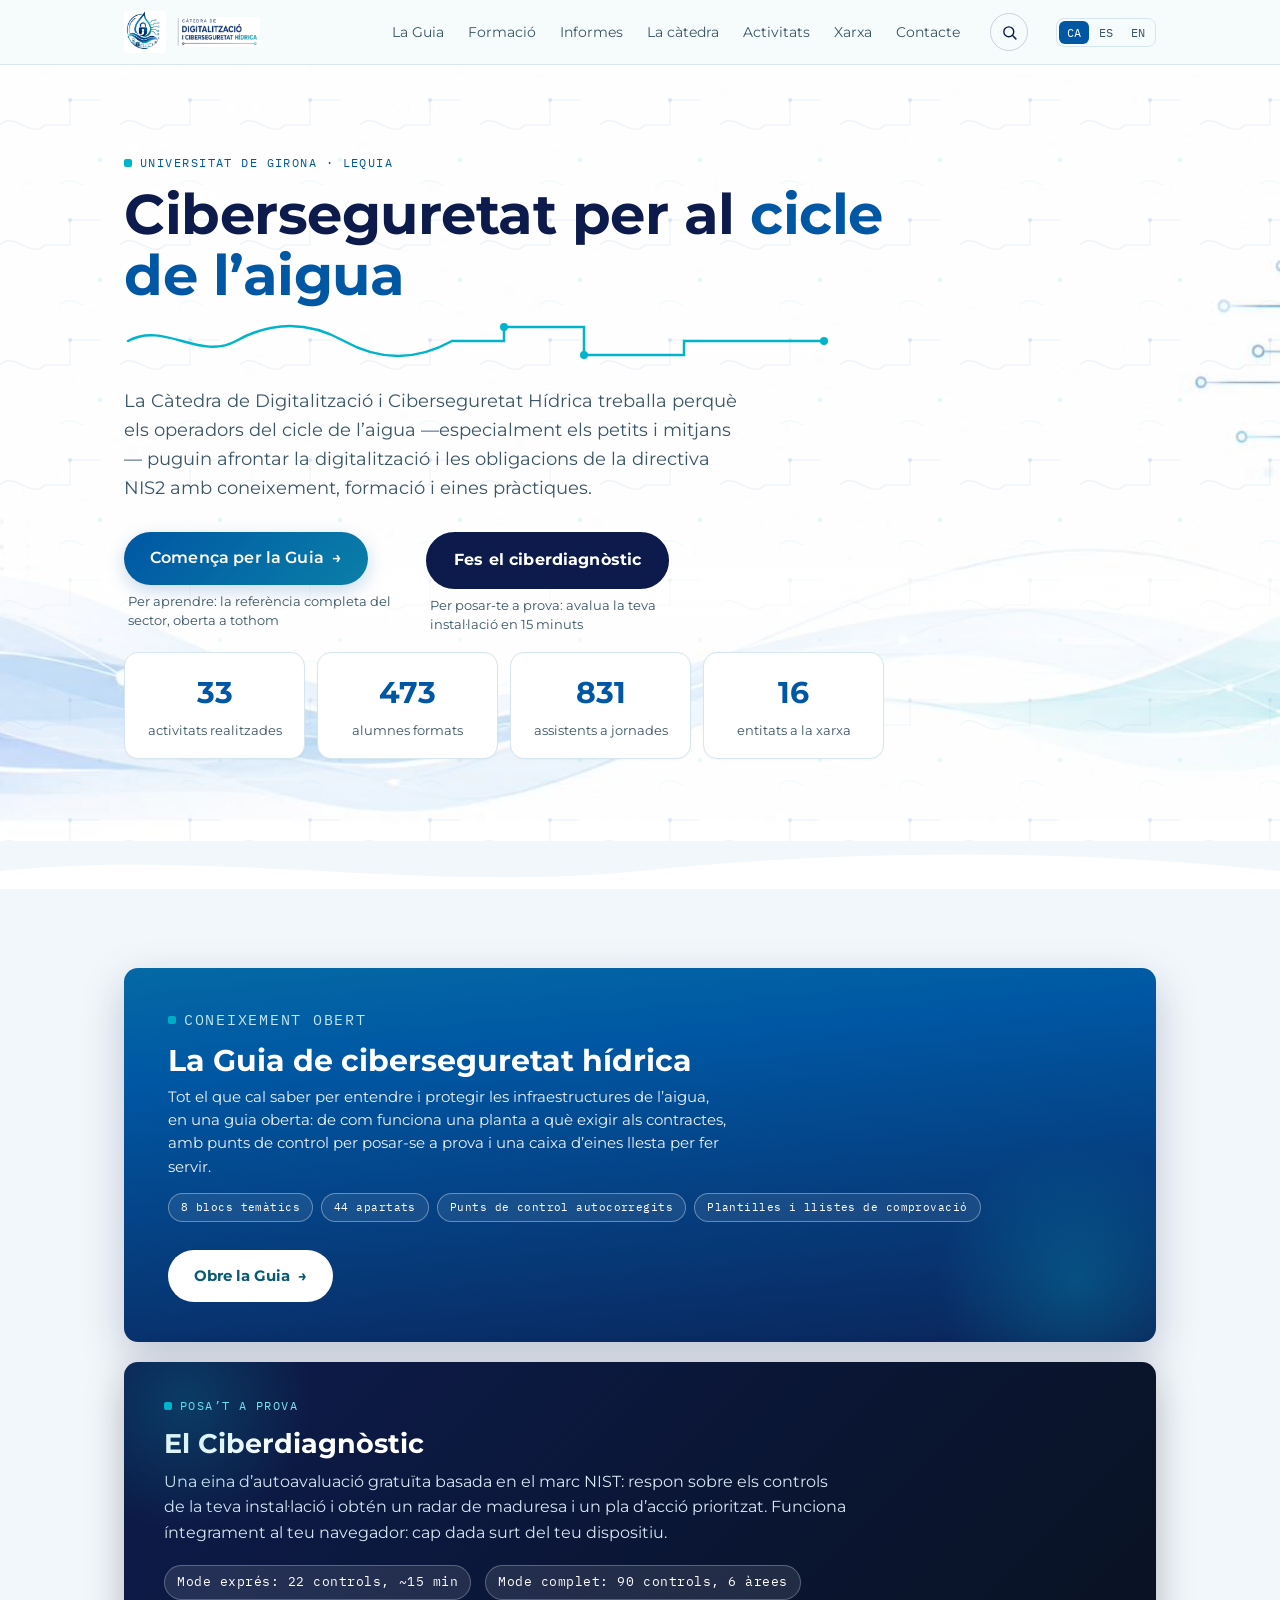
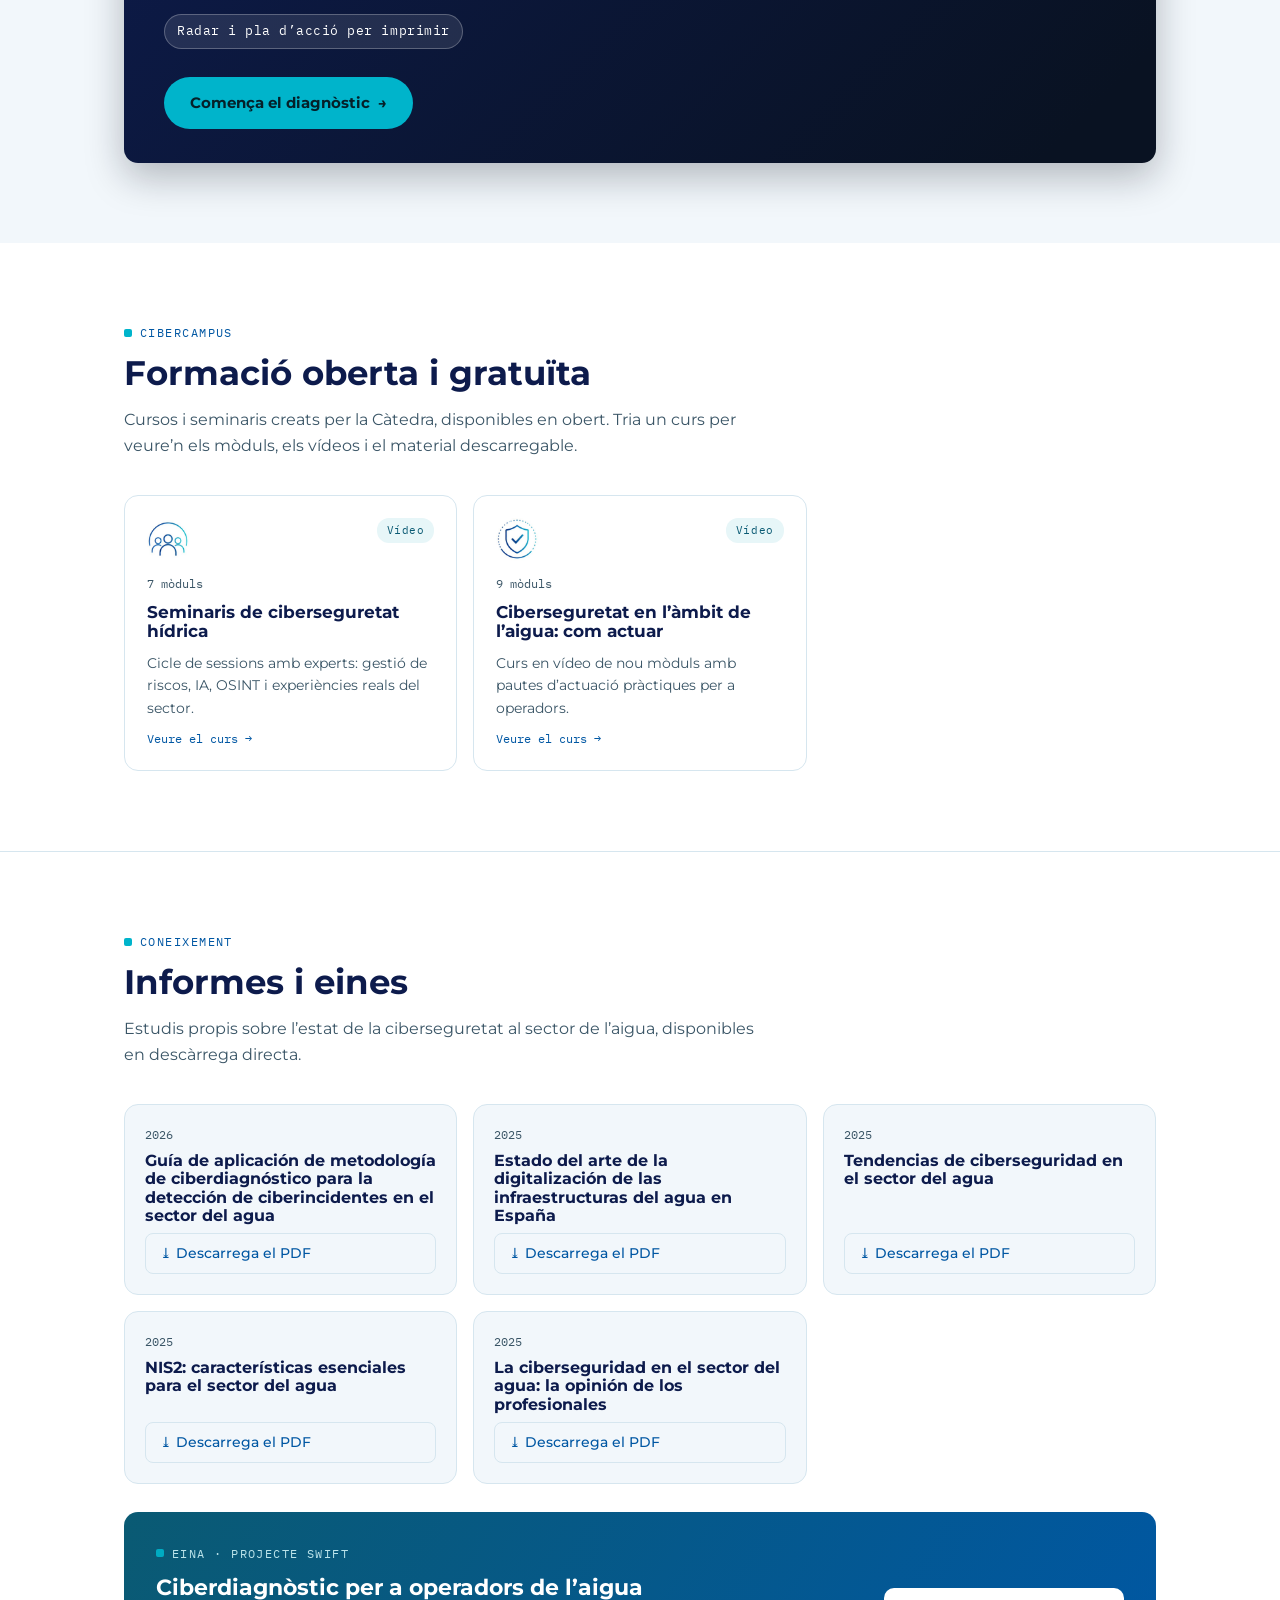
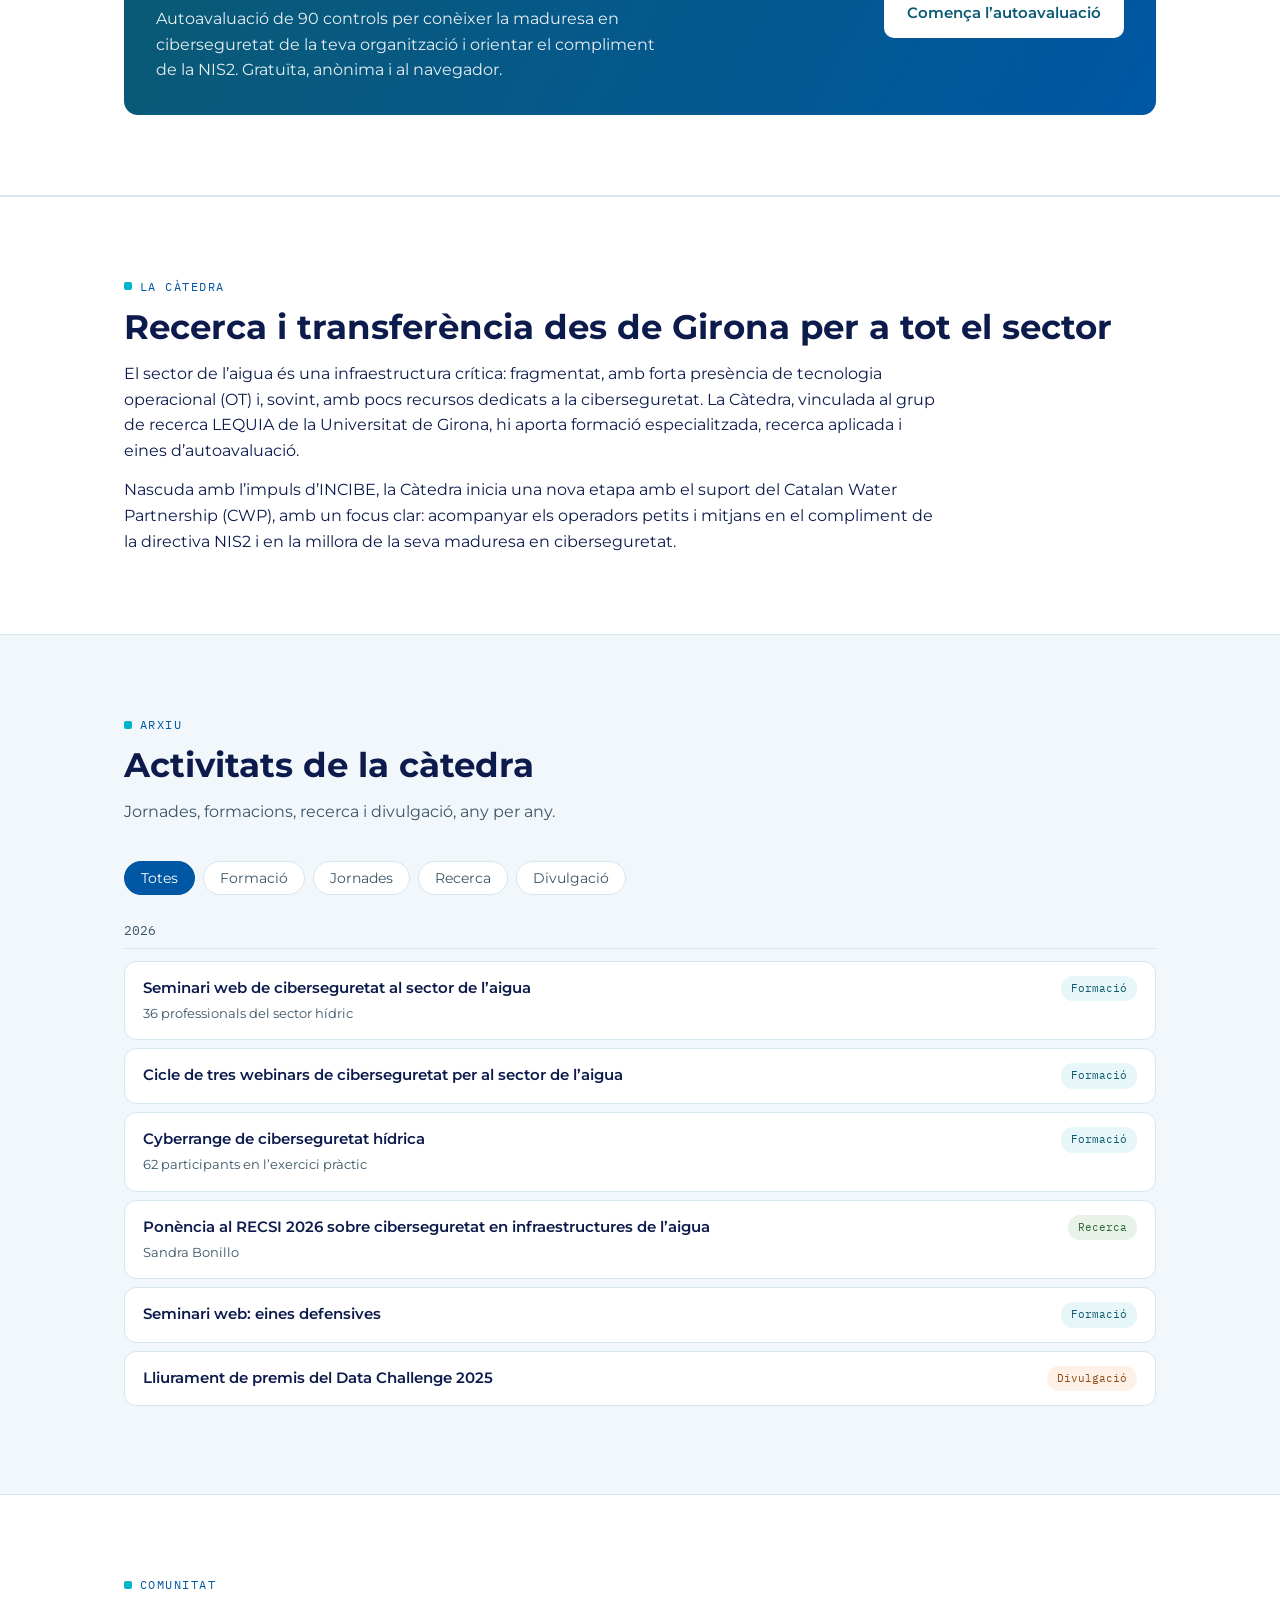
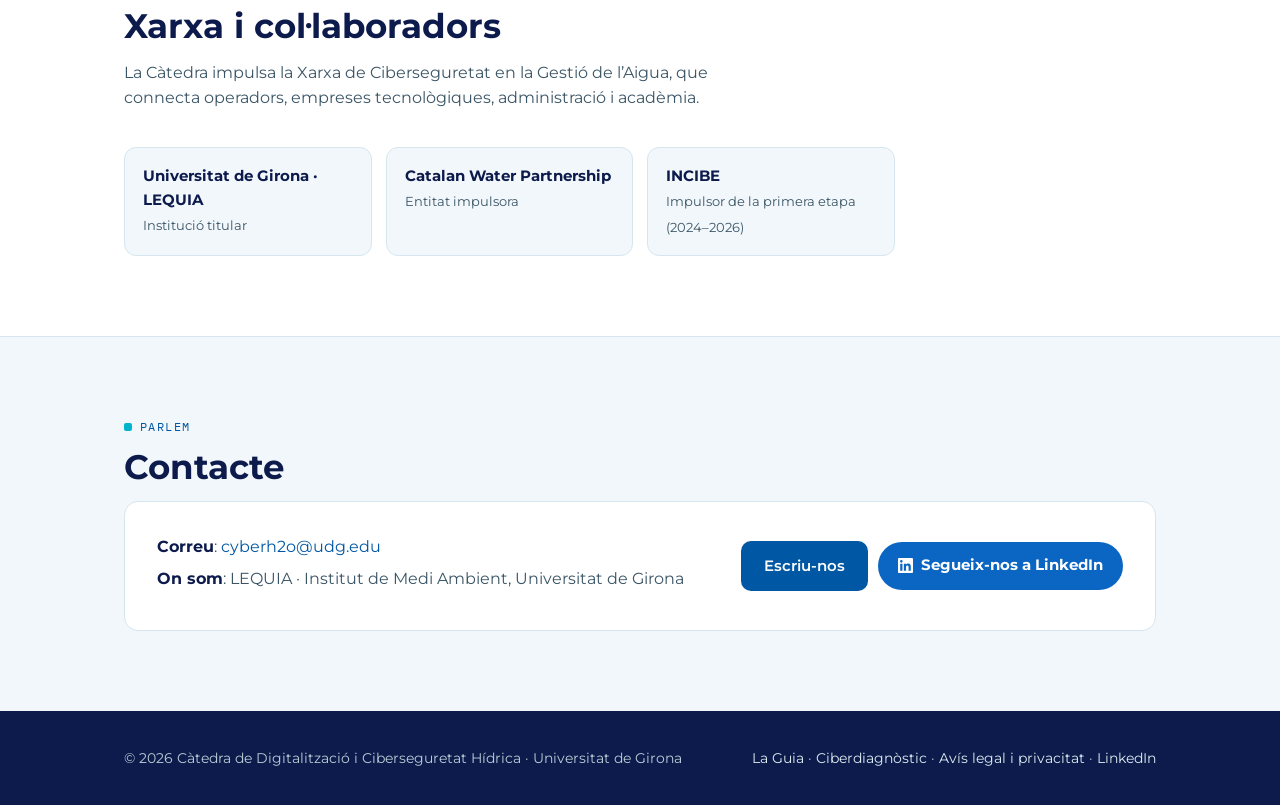
==== index.html @ 64cf6a55 "Add files via upload" ====
<!DOCTYPE html>
<html lang="ca">
<head>
<meta charset="UTF-8">
<meta name="viewport" content="width=device-width, initial-scale=1.0">
<title>CiberH2O — Càtedra de Digitalització i Ciberseguretat Hídrica · UdG</title>
<link rel="icon" type="image/png" href="favicon.png">
<meta name="description" content="Càtedra de Digitalització i Ciberseguretat Hídrica de la Universitat de Girona. Formació, recerca i recursos de ciberseguretat per al sector de l'aigua.">
<meta property="og:type" content="website">
<meta property="og:site_name" content="CiberH2O — Universitat de Girona">
<meta property="og:title" content="CiberH2O · Ciberseguretat per al cicle de l'aigua">
<meta property="og:description" content="Formació oberta, informes i eines de ciberseguretat per als operadors del sector de l'aigua. Càtedra de la Universitat de Girona.">
<meta property="og:url" content="https://cyberh2o.es/">
<meta property="og:image" content="https://cyberh2o.es/social.png"><!-- TODO: crear social.png (1200x630) amb el logo nou -->
<meta name="twitter:card" content="summary_large_image">
<link rel="preconnect" href="https://fonts.googleapis.com">
<link rel="preconnect" href="https://fonts.gstatic.com" crossorigin>
<link href="https://fonts.googleapis.com/css2?family=Montserrat:wght@400;500;600;700;800&family=IBM+Plex+Mono:wght@400;500&display=swap" rel="stylesheet">
<link rel="stylesheet" href="estil.css">
</head>
<body>

<nav>
  <div class="contenidor nav-inner">
    <a href="#inici" class="marca"><img src="logo.png" alt="" class="logo-img"><img src="logo-text.png" alt="Càtedra de Digitalització i Ciberseguretat Hídrica" class="logo-text-img"></a>
    <button id="menu-btn" aria-label="Menú" aria-expanded="false">☰</button>
    <div class="nav-links" id="nav-links">
      <a href="guia.html" data-i18n="nav.guia">La Guia</a>
      <a href="#formacio" data-i18n="nav.formacio">Formació</a>
      <a href="#informes" data-i18n="nav.informes">Informes</a>
      <a href="#sobre" data-i18n="nav.sobre">La càtedra</a>
      <a href="#activitats" data-i18n="nav.activitats">Activitats</a>
      <a href="#xarxa" data-i18n="nav.xarxa">Xarxa</a>
      <a href="#contacte" data-i18n="nav.contacte">Contacte</a>
    </div>
    <button id="cerca-btn" class="cerca-btn" aria-label="Cerca" title="Cerca (Ctrl+K)"><svg width="17" height="17" viewBox="0 0 24 24" fill="none"><circle cx="11" cy="11" r="7" stroke="currentColor" stroke-width="2"/><path d="M21 21l-4.3-4.3" stroke="currentColor" stroke-width="2" stroke-linecap="round"/></svg></button>
    <div class="langs" role="group" aria-label="Idioma">
      <button data-lang="ca" class="actiu">CA</button>
      <button data-lang="es">ES</button>
      <button data-lang="en">EN</button>
    </div>
  </div>
</nav>

<header id="inici">
  <svg class="patró" aria-hidden="true">
    <defs>
      <pattern id="trama" width="120" height="120" patternUnits="userSpaceOnUse">
        <path d="M0 60 C 15 45, 30 75, 45 60 L 70 60 L 70 35 L 100 35" fill="none" stroke="#0057A3" stroke-width="1.2" opacity=".07"/>
        <circle cx="70" cy="35" r="2.2" fill="#0057A3" opacity=".10"/>
        <circle cx="100" cy="95" r="2.2" fill="#00B4CB" opacity=".10"/>
        <path d="M60 120 C 75 105, 90 135, 105 120" fill="none" stroke="#00B4CB" stroke-width="1.2" opacity=".06"/>
      </pattern>
      <linearGradient id="esvaeix" x1="0" y1="0" x2="0" y2="1">
        <stop offset="0" stop-color="#fff" stop-opacity="1"/>
        <stop offset="1" stop-color="#fff" stop-opacity="0"/>
      </linearGradient>
    </defs>
    <rect width="100%" height="100%" fill="url(#trama)"/>
    <rect width="100%" height="35%" y="65%" fill="url(#esvaeix)" transform="scale(1,-1) translate(0,-100%)" opacity=".6"/>
  </svg>
  <div class="contenidor">
    <p class="eyebrow" data-i18n="hero.eyebrow">Universitat de Girona · LEQUIA</p>
    <h1><span data-i18n="hero.t1">Ciberseguretat per al</span> <span class="aqua" data-i18n="hero.t2">cicle de l'aigua</span></h1>
    <svg class="flux" viewBox="0 0 760 56" aria-hidden="true" preserveAspectRatio="xMinYMid meet">
      <path class="traça" d="M4 28 C 40 8, 76 48, 112 28 S 184 8, 220 28 S 292 48, 328 28 L 380 28 L 380 14 L 460 14 L 460 42 L 560 42 L 560 28 L 700 28"/>
      <circle cx="380" cy="14" r="4"/><circle cx="460" cy="42" r="4"/><circle cx="700" cy="28" r="4"/>
    </svg>
    <p class="hero-sub" data-i18n="hero.sub">La Càtedra de Digitalització i Ciberseguretat Hídrica treballa perquè els operadors del cicle de l'aigua —especialment els petits i mitjans— puguin afrontar la digitalització i les obligacions de la directiva NIS2 amb coneixement, formació i eines pràctiques.</p>
    <div class="cta-fila">
      <div class="cta-item">
        <a class="boto ple" href="guia.html" data-i18n="hero.cta1">Comença per la Guia</a>
        <span class="cta-nota" data-i18n="hero.cap1">Per aprendre: la referència completa del sector, oberta a tothom</span>
      </div>
      <div class="cta-item">
        <a class="boto buit" href="ciberdiagnostic.html" data-i18n="hero.cta2">Fes el ciberdiagnòstic</a>
        <span class="cta-nota" data-i18n="hero.cap2">Per posar-te a prova: avalua la teva instal·lació en 15 minuts</span>
      </div>
    </div>
    <div class="xifres" id="xifres">
      <div class="xifra"><b data-final="33">0</b><span data-i18n="x.activitats">activitats realitzades</span></div>
      <div class="xifra"><b data-final="473">0</b><span data-i18n="x.alumnes">alumnes formats</span></div>
      <div class="xifra"><b data-final="831">0</b><span data-i18n="x.assistents">assistents a jornades</span></div>
      <div class="xifra"><b data-final="16">0</b><span data-i18n="x.entitats">entitats a la xarxa</span></div>
    </div>
  </div>
</header>

<svg class="ona-divisor" viewBox="0 0 1440 48" preserveAspectRatio="none" aria-hidden="true">
  <path d="M0 30 C 240 8, 480 52, 720 30 S 1200 8, 1440 30 L 1440 48 L 0 48 Z" fill="#FFFFFF"/>
</svg>

<section id="guia">
  <div class="contenidor">
    <div class="banda-guia">
      <div>
        <p class="eyebrow" style="color:#CFF3F7" data-i18n="guia.eyebrow">Coneixement obert</p>
        <h3 data-i18n="guia.titol">La Guia de ciberseguretat hídrica</h3>
        <p data-i18n="guia.p">Tot el que cal saber per entendre i protegir les infraestructures de l'aigua, en una guia oberta: de com funciona una planta a què exigir als contractes, amb punts de control per posar-se a prova i una caixa d'eines llesta per fer servir.</p>
        <div class="guia-chips">
          <span data-i18n="guia.c1">8 blocs temàtics</span>
          <span data-i18n="guia.c2">44 apartats</span>
          <span data-i18n="guia.c3">Punts de control autocorregits</span>
          <span data-i18n="guia.c4">Plantilles i llistes de comprovació</span>
        </div>
      </div>
      <a class="boto" href="guia.html" data-i18n="guia.cta">Obre la Guia</a>
    </div>

    <div class="banda-diag">
      <div>
        <p class="eyebrow" data-i18n="diag.eyebrow">Posa’t a prova</p>
        <h3 data-i18n="diag.titol">El Ciberdiagnòstic</h3>
        <p data-i18n="diag.p">Una eina d’autoavaluació gratuïta basada en el marc NIST: respon sobre els controls de la teva instal·lació i obtén un radar de maduresa i un pla d’acció prioritzat. Funciona íntegrament al teu navegador: cap dada surt del teu dispositiu.</p>
        <div class="guia-chips">
          <span data-i18n="diag.c1">Mode exprés: 22 controls, ~15 min</span>
          <span data-i18n="diag.c2">Mode complet: 90 controls, 6 àrees</span>
          <span data-i18n="diag.c3">Radar i pla d’acció per imprimir</span>
        </div>
      </div>
      <a class="boto" href="ciberdiagnostic.html" data-i18n="diag.cta">Comença el diagnòstic</a>
    </div>
  </div>
</section>

<section id="formacio">
  <div class="contenidor">
    <p class="eyebrow" data-i18n="form.eyebrow">CiberCampus</p>
    <h2 data-i18n="form.titol">Formació oberta i gratuïta</h2>
    <p class="intro" data-i18n="form.intro">Cursos i seminaris creats per la Càtedra, disponibles en obert. Tria un curs per veure'n els mòduls, els vídeos i el material descarregable.</p>
    <div class="cursos-grid" id="cursos-video"></div>
  </div>
</section>

<section id="informes">
  <div class="contenidor">
    <p class="eyebrow" data-i18n="inf.eyebrow">Coneixement</p>
    <h2 data-i18n="inf.titol">Informes i eines</h2>
    <p class="intro" data-i18n="inf.intro">Estudis propis sobre l'estat de la ciberseguretat al sector de l'aigua, disponibles en descàrrega directa.</p>
    <div class="informes-grid" id="informes-grid"></div>
    <div class="eina-destacada">
      <div>
        <p class="eyebrow" style="color:#CFF3F7">Eina · Projecte SWIFT</p>
        <h3 data-i18n="eina.titol">Ciberdiagnòstic per a operadors de l'aigua</h3>
        <p data-i18n="eina.p">Autoavaluació de 90 controls per conèixer la maduresa en ciberseguretat de la teva organització i orientar el compliment de la NIS2. Gratuïta, anònima i al navegador.</p>
      </div>
      <a class="boto" href="ciberdiagnostic.html" data-i18n="eina.cta">Comença l'autoavaluació</a>
    </div>
  </div>
</section>

<section id="sobre">
  <div class="contenidor">
    <p class="eyebrow" data-i18n="sobre.eyebrow">La càtedra</p>
    <h2 data-i18n="sobre.titol">Recerca i transferència des de Girona per a tot el sector</h2>
    <div class="sobre-grid">
      <div>
        <p data-i18n="sobre.p1">El sector de l'aigua és una infraestructura crítica: fragmentat, amb forta presència de tecnologia operacional (OT) i, sovint, amb pocs recursos dedicats a la ciberseguretat. La Càtedra, vinculada al grup de recerca LEQUIA de la Universitat de Girona, hi aporta formació especialitzada, recerca aplicada i eines d'autoavaluació.</p>
        <p data-i18n="sobre.p2">Nascuda amb l'impuls d'INCIBE, la Càtedra inicia una nova etapa amb el suport del Catalan Water Partnership (CWP), amb un focus clar: acompanyar els operadors petits i mitjans en el compliment de la directiva NIS2 i en la millora de la seva maduresa en ciberseguretat.</p>
      </div>
          </div>
  </div>
</section>

<section id="activitats">
  <div class="contenidor">
    <p class="eyebrow" data-i18n="act.eyebrow">Arxiu</p>
    <h2 data-i18n="act.titol">Activitats de la càtedra</h2>
    <p class="intro" data-i18n="act.intro">Jornades, formacions, recerca i divulgació, any per any.</p>
    <div class="filtres" id="filtres" role="group" aria-label="Filtres"></div>
    <div id="activitats-llista"></div>
  </div>
</section>

<section id="xarxa">
  <div class="contenidor">
    <p class="eyebrow" data-i18n="xar.eyebrow">Comunitat</p>
    <h2 data-i18n="xar.titol">Xarxa i col·laboradors</h2>
    <p class="intro" data-i18n="xar.intro">La Càtedra impulsa la Xarxa de Ciberseguretat en la Gestió de l'Aigua, que connecta operadors, empreses tecnològiques, administració i acadèmia.</p>
    <div class="xarxa-grid">
      <div class="entitat"><b>Universitat de Girona · LEQUIA</b><span data-i18n="xar.udg">Institució titular</span></div>
      <div class="entitat"><b>Catalan Water Partnership</b><span data-i18n="xar.cwp">Entitat impulsora</span></div>
      <div class="entitat"><b>INCIBE</b><span data-i18n="xar.incibe">Impulsor de la primera etapa (2024–2026)</span></div>
      <!-- TODO: afegir membres de la Xarxa Ciberaigua quan es confirmin -->
    </div>
  </div>
</section>

<section id="contacte">
  <div class="contenidor">
    <p class="eyebrow" data-i18n="con.eyebrow">Parlem</p>
    <h2 data-i18n="con.titol">Contacte</h2>
    <div class="targeta-contacte">
      <div class="dades">
        <p><b data-i18n="con.email">Correu</b>: <a href="mailto:cyberh2o@udg.edu">cyberh2o@udg.edu</a></p>
        <p><b data-i18n="con.on">On som</b>: LEQUIA · Institut de Medi Ambient, Universitat de Girona</p>
      </div>
      <div class="contacte-botons" style="margin-left:auto"><a class="boto ple" href="mailto:cyberh2o@udg.edu" data-i18n="con.cta">Escriu-nos</a><a class="boto-linkedin" href="https://www.linkedin.com/in/c%C3%A0tedra-digitalitzaci%C3%B3-i-ciberseguretat-de-la-udg-729004420" target="_blank" rel="noopener"><svg width="15" height="15" viewBox="0 0 24 24" fill="currentColor" aria-hidden="true"><path d="M20.45 20.45h-3.55v-5.57c0-1.33-.03-3.04-1.85-3.04-1.86 0-2.14 1.45-2.14 2.94v5.67H9.36V9h3.41v1.56h.05c.47-.9 1.63-1.85 3.36-1.85 3.6 0 4.27 2.37 4.27 5.45v6.29zM5.34 7.43a2.06 2.06 0 1 1 0-4.12 2.06 2.06 0 0 1 0 4.12zM7.12 20.45H3.56V9h3.56v11.45zM22.22 0H1.77C.79 0 0 .77 0 1.72v20.55C0 23.23.79 24 1.77 24h20.45c.98 0 1.78-.77 1.78-1.73V1.72C24 .77 23.2 0 22.22 0z"/></svg><span data-i18n="con.li">Segueix-nos a LinkedIn</span></a></div>
    </div>
  </div>
</section>

<footer>
  <div class="contenidor">
    <span>© 2026 Càtedra de Digitalització i Ciberseguretat Hídrica · Universitat de Girona</span>
    <span><a href="guia.html" data-i18n="peu.guia">La Guia</a> · <a href="ciberdiagnostic.html" data-i18n="peu.diag">Ciberdiagnòstic</a> · <a href="legal.html" data-i18n="peu.legal">Avís legal i privacitat</a> · <a href="https://www.linkedin.com/in/c%C3%A0tedra-digitalitzaci%C3%B3-i-ciberseguretat-de-la-udg-729004420" target="_blank" rel="noopener">LinkedIn</a></span>
  </div>
</footer>

<script src="dades.js"></script>
<script>
/* =========================================================
   DADES
   Quan tinguem els PDFs al repositori, només cal canviar
   les URL de sota per rutes relatives (p. ex. 'docs/cursos/...').
   ========================================================= */
const INFORMES = [
  {any:'2026', t:'Guía de aplicación de metodología de ciberdiagnóstico para la detección de ciberincidentes en el sector del agua', url:'pdfs/Guia-de-aplicacion-de-metodologia-de-ciberdiagnostico-para-la-deteccion-de-ciberincidentes-en-el-Sector-del-Agua.pdf'},
  {any:'2025', t:'Estado del arte de la digitalización de las infraestructuras del agua en España', url:'pdfs/250410-Estado-del-Arte-de-la-Digitalizacion-de-las-Infraestructuras-del-Agua-en-Espana.pdf'},
  {any:'2025', t:'Tendencias de ciberseguridad en el sector del agua', url:'pdfs/Informe-Tendencias-de-Ciberseguridad-en-el-Sector-del-Agua.pdf'},
  {any:'2025', t:'NIS2: características esenciales para el sector del agua', url:'pdfs/Informe-NIS2-Caracteristicas-esenciales-SECTOR-DEL-AGUA.pdf'},
  {any:'2025', t:'La ciberseguridad en el sector del agua: la opinión de los profesionales', url:'pdfs/250203-Informe-opinion-profesionales.pdf'}
];

const ACTIVITATS = [
  {d:'2026-04-07', c:'formacio', t:'Seminari web de ciberseguretat al sector de l\u2019aigua', s:'36 professionals del sector hídric'},
  {d:'2026-03-31', c:'formacio', t:'Cicle de tres webinars de ciberseguretat per al sector de l\u2019aigua', s:''},
  {d:'2026-03-30', c:'formacio', t:'Cyberrange de ciberseguretat hídrica', s:'62 participants en l\u2019exercici pràctic'},
  {d:'2026-03-26', c:'recerca', t:'Ponència al RECSI 2026 sobre ciberseguretat en infraestructures de l\u2019aigua', s:'Sandra Bonillo'},
  {d:'2026-03-25', c:'formacio', t:'Seminari web: eines defensives', s:''},
  {d:'2026-01-29', c:'divulgacio', t:'Lliurament de premis del Data Challenge 2025', s:''},
  {d:'2026-01-12', c:'recerca', t:'Eina i guia per a la detecció de ciberincidents al sector de l\u2019aigua', s:'Publicació de la metodologia de ciberdiagnòstic'},
  {d:'2025-12-18', c:'jornades', t:'Protegint l\u2019aigua del demà: taller estratègic de ciberseguretat hídrica', s:''},
  {d:'2025-12-15', c:'jornades', t:'Presentació de casos pràctics en el marc de l\u2019ES-ISAC Aguas', s:''},
  {d:'2025-12-10', c:'jornades', t:'Jornada de ciberseguretat en l\u2019aigua potable', s:''},
  {d:'2025-11-25', c:'divulgacio', t:'Resolució dels I Premis de la Càtedra', s:'TFG, TFM i tesis en ciberseguretat hídrica'},
  {d:'2025-11-24', c:'jornades', t:'Jornada sobre ciberseguretat en la gestió dels sistemes d\u2019aigua urbans i industrials', s:''},
  {d:'2025-11-21', c:'jornades', t:'Jornada de llançament de la Xarxa de Ciberseguretat en la Gestió de l\u2019Aigua', s:''},
  {d:'2025-11-20', c:'formacio', t:'Formació en ciberseguretat hídrica: claus per protegir el cicle de l\u2019aigua', s:''},
  {d:'2025-10-28', c:'formacio', t:'CyberChallenge 2025: el repte de ciberseguretat hídrica', s:''},
  {d:'2025-10-24', c:'jornades', t:'La ciberseguretat hídrica, eix central de la 5a Jornada Tècnica de l\u2019Aigua', s:''},
  {d:'2025-10-17', c:'divulgacio', t:'Participació al 19è ENISE', s:''}
];

/* =========================================================
   TRADUCCIONS D'INTERFÍCIE
   ========================================================= */
const T = {
 ca:{'hero.cap1':'Per aprendre: la refer\u00e8ncia completa del sector, oberta a tothom','hero.cap2':'Per posar-te a prova: avalua la teva instal\u00b7laci\u00f3 en 15 minuts','diag.eyebrow':'Posa\u2019t a prova','diag.titol':'El Ciberdiagn\u00f2stic','diag.p':'Una eina d\u2019autoavaluaci\u00f3 gratu\u00efta basada en el marc NIST: respon sobre els controls de la teva instal\u00b7laci\u00f3 i obt\u00e9n un radar de maduresa i un pla d\u2019acci\u00f3 prioritzat. Funciona \u00edntegrament al teu navegador: cap dada surt del teu dispositiu.','diag.c1':'Mode expr\u00e9s: 22 controls, ~15 min','diag.c2':'Mode complet: 90 controls, 6 \u00e0rees','diag.c3':'Radar i pla d\u2019acci\u00f3 per imprimir','diag.cta':'Comen\u00e7a el diagn\u00f2stic','act.li':'Veure a LinkedIn','con.li':'Segueix-nos a LinkedIn','act.mes':'Veure\u2019n m\u00e9s',
  'form.videos':'Formacions en vídeo','form.cursos':'Cursos interactius','nav.sobre':'La càtedra','nav.formacio':'Formació','nav.guia':'La Guia','peu.legal':'Avís legal i privacitat','peu.diag':'Ciberdiagnòstic','peu.guia':'La Guia','nav.informes':'Informes','nav.activitats':'Activitats','nav.xarxa':'Xarxa','nav.contacte':'Contacte',
  'hero.eyebrow':'Universitat de Girona · LEQUIA','hero.t1':'Ciberseguretat per al','hero.t2':'cicle de l\u2019aigua',
  'hero.sub':'La Càtedra de Digitalització i Ciberseguretat Hídrica treballa perquè els operadors del cicle de l\u2019aigua —especialment els petits i mitjans— puguin afrontar la digitalització i les obligacions de la directiva NIS2 amb coneixement, formació i eines pràctiques.',
  'hero.cta1':'Comença per la Guia','hero.cta2':'Fes el ciberdiagnòstic','guia.eyebrow':'Coneixement obert','guia.titol':'La Guia de ciberseguretat hídrica','guia.p':'Tot el que cal saber per entendre i protegir les infraestructures de l\u2019aigua, en una guia oberta: de com funciona una planta a què exigir als contractes, amb punts de control per posar-se a prova i una caixa d\u2019eines llesta per fer servir.','guia.c1':'8 blocs temàtics','guia.c2':'44 apartats','guia.c3':'Punts de control autocorregits','guia.c4':'Plantilles i llistes de comprovació','guia.cta':'Obre la Guia',
  'x.activitats':'activitats realitzades','x.alumnes':'alumnes formats','x.assistents':'assistents a jornades','x.entitats':'entitats a la xarxa',
  'sobre.eyebrow':'La càtedra','sobre.titol':'Recerca i transferència des de Girona per a tot el sector',
  'sobre.p1':'El sector de l\u2019aigua és una infraestructura crítica: fragmentat, amb forta presència de tecnologia operacional (OT) i, sovint, amb pocs recursos dedicats a la ciberseguretat. La Càtedra, vinculada al grup de recerca LEQUIA de la Universitat de Girona, hi aporta formació especialitzada, recerca aplicada i eines d\u2019autoavaluació.',
  'sobre.p2':'Nascuda amb l\u2019impuls d\u2019INCIBE, la Càtedra inicia una nova etapa amb el suport del Catalan Water Partnership (CWP), amb un focus clar: acompanyar els operadors petits i mitjans en el compliment de la directiva NIS2 i en la millora de la seva maduresa en ciberseguretat.',
  
  'form.eyebrow':'CiberCampus','form.titol':'Formació oberta i gratuïta',
  'form.intro':'Cursos i seminaris creats per la Càtedra, disponibles en obert. Tria un curs per veure\u2019n els mòduls, els vídeos i el material descarregable.',
  'inf.eyebrow':'Coneixement','inf.titol':'Informes i eines',
  'inf.intro':'Estudis propis sobre l\u2019estat de la ciberseguretat al sector de l\u2019aigua, disponibles en descàrrega directa.',
  'eina.titol':'Ciberdiagnòstic per a operadors de l\u2019aigua',
  'eina.p':'Autoavaluació de 90 controls per conèixer la maduresa en ciberseguretat de la teva organització i orientar el compliment de la NIS2. Gratuïta, anònima i al navegador.',
  'eina.cta':'Comença l\u2019autoavaluació',
  'act.eyebrow':'Arxiu','act.titol':'Activitats de la càtedra','act.intro':'Jornades, formacions, recerca i divulgació, any per any.',
  'xar.eyebrow':'Comunitat','xar.titol':'Xarxa i col·laboradors',
  'xar.intro':'La Càtedra impulsa la Xarxa de Ciberseguretat en la Gestió de l\u2019Aigua, que connecta operadors, empreses tecnològiques, administració i acadèmia.',
  'xar.udg':'Institució titular','xar.cwp':'Entitat impulsora','xar.incibe':'Impulsor de la primera etapa (2024–2026)',
  'con.eyebrow':'Parlem','con.titol':'Contacte','con.email':'Correu','con.on':'On som','con.cta':'Escriu-nos',
  'ui.original':'Material original (PDF)','ui.moduls':'mòduls','ui.videos':'Vídeo','ui.pdf':'PDF','ui.veure':'Veure el curs','ui.tancar':'Tancar','ui.descarrega':'Descarrega el PDF','ui.tots':'Totes',
  'cat.formacio':'Formació','cat.jornades':'Jornades','cat.recerca':'Recerca','cat.divulgacio':'Divulgació'
 },
 es:{'hero.cap1':'Para aprender: la referencia completa del sector, abierta a todos','hero.cap2':'Para ponerte a prueba: eval\u00faa tu instalaci\u00f3n en 15 minutos','diag.eyebrow':'Ponte a prueba','diag.titol':'El Ciberdiagn\u00f3stico','diag.p':'Una herramienta de autoevaluaci\u00f3n gratuita basada en el marco NIST: responde sobre los controles de tu instalaci\u00f3n y obt\u00e9n un radar de madurez y un plan de acci\u00f3n priorizado. Funciona \u00edntegramente en tu navegador: ning\u00fan dato sale de tu dispositivo.','diag.c1':'Modo expr\u00e9s: 22 controles, ~15 min','diag.c2':'Modo completo: 90 controles, 6 \u00e1reas','diag.c3':'Radar y plan de acci\u00f3n imprimible','diag.cta':'Empieza el diagn\u00f3stico','act.li':'Ver en LinkedIn','con.li':'S\u00edguenos en LinkedIn','act.mes':'Ver m\u00e1s',
  'form.videos':'Formaciones en vídeo','form.cursos':'Cursos interactivos','nav.sobre':'La cátedra','nav.formacio':'Formación','nav.guia':'La Guía','peu.legal':'Aviso legal y privacidad','peu.diag':'Ciberdiagnóstico','peu.guia':'La Guía','nav.informes':'Informes','nav.activitats':'Actividades','nav.xarxa':'Red','nav.contacte':'Contacto',
  'hero.eyebrow':'Universitat de Girona · LEQUIA','hero.t1':'Ciberseguridad para el','hero.t2':'ciclo del agua',
  'hero.sub':'La Cátedra de Digitalización y Ciberseguridad Hídrica trabaja para que los operadores del ciclo del agua —especialmente los pequeños y medianos— puedan afrontar la digitalización y las obligaciones de la directiva NIS2 con conocimiento, formación y herramientas prácticas.',
  'hero.cta1':'Empieza por la Guía','hero.cta2':'Haz el ciberdiagnóstico','guia.eyebrow':'Conocimiento abierto','guia.titol':'La Guía de ciberseguridad hídrica','guia.p':'Todo lo necesario para entender y proteger las infraestructuras del agua, en una guía abierta: de cómo funciona una planta a qué exigir en los contratos, con puntos de control para ponerse a prueba y una caja de herramientas lista para usar.','guia.c1':'8 bloques temáticos','guia.c2':'44 apartados','guia.c3':'Puntos de control autocorregidos','guia.c4':'Plantillas y listas de comprobación','guia.cta':'Abre la Guía',
  'x.activitats':'actividades realizadas','x.alumnes':'alumnos formados','x.assistents':'asistentes a jornadas','x.entitats':'entidades en la red',
  'sobre.eyebrow':'La cátedra','sobre.titol':'Investigación y transferencia desde Girona para todo el sector',
  'sobre.p1':'El sector del agua es una infraestructura crítica: fragmentado, con fuerte presencia de tecnología operacional (OT) y, a menudo, con pocos recursos dedicados a la ciberseguridad. La Cátedra, vinculada al grupo de investigación LEQUIA de la Universitat de Girona, aporta formación especializada, investigación aplicada y herramientas de autoevaluación.',
  'sobre.p2':'Nacida con el impulso de INCIBE, la Cátedra inicia una nueva etapa con el apoyo del Catalan Water Partnership (CWP), con un foco claro: acompañar a los operadores pequeños y medianos en el cumplimiento de la directiva NIS2 y en la mejora de su madurez en ciberseguridad.',
  
  'form.eyebrow':'CiberCampus','form.titol':'Formación abierta y gratuita',
  'form.intro':'Cursos y seminarios creados por la Cátedra, disponibles en abierto. Elige un curso para ver sus módulos, los vídeos y el material descargable.',
  'inf.eyebrow':'Conocimiento','inf.titol':'Informes y herramientas',
  'inf.intro':'Estudios propios sobre el estado de la ciberseguridad en el sector del agua, disponibles en descarga directa.',
  'eina.titol':'Ciberdiagnóstico para operadores del agua',
  'eina.p':'Autoevaluación de 90 controles para conocer la madurez en ciberseguridad de tu organización y orientar el cumplimiento de la NIS2. Gratuita, anónima y en el navegador.',
  'eina.cta':'Empieza la autoevaluación',
  'act.eyebrow':'Archivo','act.titol':'Actividades de la cátedra','act.intro':'Jornadas, formaciones, investigación y divulgación, año a año.',
  'xar.eyebrow':'Comunidad','xar.titol':'Red y colaboradores',
  'xar.intro':'La Cátedra impulsa la Red de Ciberseguridad en la Gestión del Agua, que conecta operadores, empresas tecnológicas, administración y academia.',
  'xar.udg':'Institución titular','xar.cwp':'Entidad impulsora','xar.incibe':'Impulsor de la primera etapa (2024–2026)',
  'con.eyebrow':'Hablemos','con.titol':'Contacto','con.email':'Correo','con.on':'Dónde estamos','con.cta':'Escríbenos',
  'ui.original':'Material original (PDF)','ui.moduls':'módulos','ui.videos':'Vídeo','ui.pdf':'PDF','ui.veure':'Ver el curso','ui.tancar':'Cerrar','ui.descarrega':'Descarga el PDF','ui.tots':'Todas',
  'cat.formacio':'Formación','cat.jornades':'Jornadas','cat.recerca':'Investigación','cat.divulgacio':'Divulgación'
 },
 en:{'hero.cap1':'To learn: the sector\u2019s complete reference, open to everyone','hero.cap2':'To test yourself: assess your facility in 15 minutes','diag.eyebrow':'Test yourself','diag.titol':'The Cyberdiagnostic','diag.p':'A free self-assessment tool based on the NIST framework: answer questions about your facility\u2019s controls and get a maturity radar and a prioritised action plan. It runs entirely in your browser: no data leaves your device.','diag.c1':'Express mode: 22 controls, ~15 min','diag.c2':'Full mode: 90 controls, 6 areas','diag.c3':'Printable radar and action plan','diag.cta':'Start the diagnostic','act.li':'View on LinkedIn','con.li':'Follow us on LinkedIn','act.mes':'Read more',
  'form.videos':'Video training','form.cursos':'Interactive courses','nav.sobre':'About','nav.formacio':'Training','nav.guia':'The Guide','peu.legal':'Legal notice and privacy','peu.diag':'Cyber check-up','peu.guia':'The Guide','nav.informes':'Reports','nav.activitats':'Activities','nav.xarxa':'Network','nav.contacte':'Contact',
  'hero.eyebrow':'Universitat de Girona · LEQUIA','hero.t1':'Cybersecurity for the','hero.t2':'water cycle',
  'hero.sub':'The Chair in Digitalisation and Water Cybersecurity works so that water-cycle operators — especially small and mid-sized ones — can face digitalisation and NIS2 obligations with knowledge, training and practical tools.',
  'hero.cta1':'Start with the Guide','hero.cta2':'Take the cyber self-assessment','guia.eyebrow':'Open knowledge','guia.titol':'The water cybersecurity guide','guia.p':'Everything you need to understand and protect water infrastructure, in an open guide: from how a plant works to what to require in contracts, with self-marking checkpoints and a ready-to-use toolbox.','guia.c1':'8 thematic blocks','guia.c2':'44 sections','guia.c3':'Self-marking checkpoints','guia.c4':'Templates and checklists','guia.cta':'Open the Guide',
  'x.activitats':'activities held','x.alumnes':'students trained','x.assistents':'event attendees','x.entitats':'network entities',
  'sobre.eyebrow':'The chair','sobre.titol':'Research and transfer from Girona for the whole sector',
  'sobre.p1':'The water sector is critical infrastructure: fragmented, heavy on operational technology (OT) and often short on cybersecurity resources. The Chair, linked to the LEQUIA research group at the Universitat de Girona, contributes specialised training, applied research and self-assessment tools.',
  'sobre.p2':'Born with the support of INCIBE, the Chair begins a new phase backed by the Catalan Water Partnership (CWP), with a clear focus: helping small and mid-sized operators comply with the NIS2 directive and improve their cybersecurity maturity.',
  
  'form.eyebrow':'CyberCampus','form.titol':'Open, free training',
  'form.intro':'Courses and seminars created by the Chair, openly available. Pick a course to see its modules, videos and downloadable material.',
  'inf.eyebrow':'Knowledge','inf.titol':'Reports and tools',
  'inf.intro':'Our own studies on the state of cybersecurity in the water sector, available for direct download.',
  'eina.titol':'Cyber self-assessment for water operators',
  'eina.p':'A 90-control self-assessment to gauge your organisation\u2019s cybersecurity maturity and guide NIS2 compliance. Free, anonymous, in your browser.',
  'eina.cta':'Start the self-assessment',
  'act.eyebrow':'Archive','act.titol':'Chair activities','act.intro':'Events, training, research and outreach, year by year.',
  'xar.eyebrow':'Community','xar.titol':'Network and partners',
  'xar.intro':'The Chair drives the Water Management Cybersecurity Network, connecting operators, technology companies, public administration and academia.',
  'xar.udg':'Host institution','xar.cwp':'Driving partner','xar.incibe':'Backer of the first phase (2024–2026)',
  'con.eyebrow':'Let\u2019s talk','con.titol':'Contact','con.email':'Email','con.on':'Where we are','con.cta':'Write to us',
  'ui.original':'Original material (PDF)','ui.moduls':'modules','ui.videos':'Video','ui.pdf':'PDF','ui.veure':'View course','ui.tancar':'Close','ui.descarrega':'Download PDF','ui.tots':'All',
  'cat.formacio':'Training','cat.jornades':'Events','cat.recerca':'Research','cat.divulgacio':'Outreach'
 }
};

let LANG = 'ca';
const t = k => (T[LANG] && T[LANG][k]) || T.ca[k] || k;

/* ---------- i18n ---------- */
function aplicaIdioma(){
  document.documentElement.lang = LANG;
  document.querySelectorAll('[data-i18n]').forEach(el=>{ el.textContent = t(el.dataset.i18n); });
  document.querySelectorAll('.langs button').forEach(b=>b.classList.toggle('actiu', b.dataset.lang===LANG));
  pintaCursos(); pintaInformes(); pintaFiltres(); pintaActivitats();
}
document.querySelectorAll('.langs button').forEach(b=>b.addEventListener('click',()=>{LANG=b.dataset.lang;aplicaIdioma();}));

/* ---------- menú mòbil ---------- */
const menuBtn=document.getElementById('menu-btn'), navLinks=document.getElementById('nav-links');
menuBtn.addEventListener('click',()=>{const o=navLinks.classList.toggle('obert');menuBtn.setAttribute('aria-expanded',o);});
navLinks.addEventListener('click',e=>{if(e.target.tagName==='A')navLinks.classList.remove('obert');});

/* ---------- comptadors ---------- */
const reduit = matchMedia('(prefers-reduced-motion: reduce)').matches;
const obs = new IntersectionObserver(es=>{
  es.forEach(e=>{
    if(!e.isIntersecting) return;
    obs.unobserve(e.target);
    const fi=+e.target.dataset.final;
    if(reduit){e.target.textContent=fi;return}
    const t0=performance.now();
    (function pas(ara){const p=Math.min((ara-t0)/1200,1);e.target.textContent=Math.round(fi*(1-Math.pow(1-p,3)));if(p<1)requestAnimationFrame(pas);})(t0);
  });
},{threshold:.4});
document.querySelectorAll('.xifra b').forEach(el=>obs.observe(el));

/* ---------- cursos ---------- */
function pintaCursos(){
  const gv=document.getElementById('cursos-video');
  gv.innerHTML='';
  const ICOIMG={seminarios:'persones','como-actuar':'escut-check','marco-legal':'lupa-analisi',nis2:'escut-cadenat','intro-hidrica':'gota-digital','ciber-hidrica':'planta-aigua'};
  CURSOS.forEach(c=>{
    const b=document.createElement('a');
    b.className='curs';
    b.href=`curs.html#${c.id}/${LANG}`;
    const ico=ICOIMG[c.id]?`<img class="curs-ico-img" src="icones/${ICOIMG[c.id]}.png" alt="" loading="lazy">`:`<span class="icona">${ICONES[c.ico]||''}</span>`;
    b.innerHTML=`
      <div class="capçal">
        ${ico}
        <span class="pastilla ${c.tipus}">${c.tipus==='video'?t('ui.videos'):t('ui.pdf')}</span>
      </div>
      <span class="meta">${c.moduls.length} ${t('ui.moduls')}</span>
      <h3>${c.nom[LANG]||c.nom.ca}</h3>
      <p>${c.desc[LANG]||c.desc.ca}</p>
      <span class="meta" style="color:var(--aigua)">${t('ui.veure')} →</span>`;
    if(c.tipus==='video')gv.appendChild(b);
  });
}
/* ---------- informes ---------- */
function pintaInformes(){
  const g=document.getElementById('informes-grid');
  g.innerHTML='';
  INFORMES.forEach(i=>{
    const div=document.createElement('div');div.className='informe';
    div.innerHTML=`<span class="any">${i.any}</span><h3>${i.t}</h3>
      <a class="boto-pdf" href="${i.url}" target="_blank" rel="noopener">⤓ ${t('ui.descarrega')}</a>`;
    g.appendChild(div);
  });
}

/* ---------- activitats ---------- */
let FILTRE='tots';
const CATS=['formacio','jornades','recerca','divulgacio'];
function pintaFiltres(){
  const f=document.getElementById('filtres');
  f.innerHTML='';
  const mk=(id,label)=>{
    const b=document.createElement('button');
    b.textContent=label;
    b.classList.toggle('actiu',FILTRE===id);
    b.addEventListener('click',()=>{FILTRE=id;pintaFiltres();pintaActivitats();});
    return b;
  };
  f.appendChild(mk('tots',t('ui.tots')));
  CATS.forEach(c=>f.appendChild(mk(c,t('cat.'+c))));
}
function pintaActivitats(){
  const l=document.getElementById('activitats-llista');
  l.innerHTML='';
  let any='';
  ACTIVITATS.filter(a=>FILTRE==='tots'||a.c===FILTRE).slice(0,6).forEach(a=>{
    const y=a.d.slice(0,4);
    if(y!==any){any=y;const h=document.createElement('p');h.className='any-titol';h.textContent=y;l.appendChild(h);}
    const div=document.createElement('div');div.className='activitat';
    div.innerHTML=`<div><b>${a.t}</b><small>${a.s||''}</small>${a.url?`<a class="act-enllac" href="${a.url}" target="_blank" rel="noopener">${/linkedin\./.test(a.url)?t('act.li'):t('act.mes')} \u29c9</a>`:''}</div><span class="tag ${a.c}">${t('cat.'+a.c)}</span>`;
    l.appendChild(div);
  });
}

aplicaIdioma();
</script>

<div id="cerca-ov" role="dialog" aria-modal="true" aria-label="Cerca">
  <div class="cerca-caixa">
    <input id="cerca-inp" type="search" autocomplete="off" placeholder="Cerca a tota la web...">
    <div id="cerca-res"></div>
    <div class="cerca-peu" id="cerca-peu"></div>
  </div>
</div>
<script>
(function(){
  var btn=document.getElementById('cerca-btn'), ov=document.getElementById('cerca-ov'),
      inp=document.getElementById('cerca-inp'), res=document.getElementById('cerca-res'),
      peu=document.getElementById('cerca-peu');
  var IDX=null, idxLang=null, carregant=false;
  var L={
    ca:{ph:'Cerca a tota la web\u2026', pista:'Escriu almenys 2 lletres. Es cerca a la Guia, els cursos, els informes i les activitats.', buit:'Cap resultat per a', peu:'Esc per tancar \u00b7 Ctrl+K per obrir', carregant:'Preparant el cercador\u2026', tguia:'Guia', tcurs:'Curs', tinforme:'Informe', tactivitat:'Activitat', tpag:'P\u00e0gina', bloc:'Bloc'},
    es:{ph:'Busca en toda la web\u2026', pista:'Escribe al menos 2 letras. Se busca en la Gu\u00eda, los cursos, los informes y las actividades.', buit:'Ning\u00fan resultado para', peu:'Esc para cerrar \u00b7 Ctrl+K para abrir', carregant:'Preparando el buscador\u2026', tguia:'Gu\u00eda', tcurs:'Curso', tinforme:'Informe', tactivitat:'Actividad', tpag:'P\u00e1gina', bloc:'Bloque'},
    en:{ph:'Search the whole site\u2026', pista:'Type at least 2 letters. Searches the Guide, courses, reports and activities.', buit:'No results for', buitfi:'', peu:'Esc to close \u00b7 Ctrl+K to open', carregant:'Preparing search\u2026', tguia:'Guide', tcurs:'Course', tinforme:'Report', tactivitat:'Activity', tpag:'Page', bloc:'Block'}
  };
  function lg(){var l=(typeof LANG!=='undefined'&&LANG)||document.documentElement.getAttribute('lang')||'ca'; return L[l]?l:'ca';}
  function nrm(t){return String(t).toLowerCase().normalize('NFD').replace(/[\u0300-\u036f]/g,'');}
  function val(x,l){return (x&&typeof x==='object')?(x[l]||x.ca||''):(x==null?'':String(x));}
  function neteja(h){return String(h).replace(/<[^>]+>/g,' ').replace(/\s+/g,' ').trim();}
  function esc(t){return t.replace(/&/g,'&amp;').replace(/</g,'&lt;').replace(/>/g,'&gt;');}

  function construeix(l){
    var I=[], i, j;
    if(typeof GUIA!=='undefined'){
      for(i=0;i<GUIA.blocs.length;i++){var b=GUIA.blocs[i];
        for(j=0;j<b.sub.length;j++){var su=b.sub[j];
          I.push({tip:'guia', t:val(su.titol,l), cos:neteja(val(su.cont,l)),
                  ruta:L[l].bloc+' '+b.num+' \u00b7 '+val(b.titol,l),
                  url:'guia.html#'+l+'/'+b.id+'/'+su.id});}
        if(b.cas)I.push({tip:'guia', t:'Cas Aig\u00fces de Vallclara \u00b7 cap. '+b.num,
                  cos:neteja(val(b.cas,l)), ruta:L[l].bloc+' '+b.num+' \u00b7 '+val(b.titol,l),
                  url:'guia.html#'+l+'/'+b.id});}
    }
    if(typeof CURSOS!=='undefined'){
      for(i=0;i<CURSOS.length;i++){var c=CURSOS[i]; var mods='';
        if(c.moduls)for(j=0;j<c.moduls.length;j++)mods+=' '+val(c.moduls[j].t,l);
        I.push({tip:'curs', t:val(c.nom,l), cos:neteja(val(c.desc,l))+mods, ruta:'', url:'curs.html#'+c.id});}
    }
    if(typeof INFORMES!=='undefined'){
      for(i=0;i<INFORMES.length;i++){var inf=INFORMES[i];
        I.push({tip:'informe', t:inf.t, cos:'', ruta:inf.any, url:inf.url, ext:true});}
    }
    if(typeof ACTIVITATS!=='undefined'){
      for(i=0;i<ACTIVITATS.length;i++){var a=ACTIVITATS[i];
        I.push({tip:'activitat', t:a.t, cos:neteja(a.s||''), ruta:a.d, url:'#activitats'});}
    }
    I.push({tip:'pag', t:val({ca:'El Ciberdiagn\u00f2stic',es:'El Ciberdiagn\u00f3stico',en:'The Cyberdiagnostic'},l),
            cos:val({ca:'Autoavaluaci\u00f3 gratu\u00efta de ciberseguretat basada en el marc NIST: radar de maduresa i pla d\u2019acci\u00f3.',
                     es:'Autoevaluaci\u00f3n gratuita de ciberseguridad basada en el marco NIST: radar de madurez y plan de acci\u00f3n.',
                     en:'Free cybersecurity self-assessment based on the NIST framework: maturity radar and action plan.'},l),
            ruta:'', url:'ciberdiagnostic.html'});
    I.push({tip:'pag', t:val({ca:'La c\u00e0tedra',es:'La c\u00e1tedra',en:'About the chair'},l),
            cos:val({ca:'Qui som, missi\u00f3 i equip de la C\u00e0tedra INCIBE\u2013UdG.',es:'Qui\u00e9nes somos, misi\u00f3n y equipo de la C\u00e1tedra INCIBE\u2013UdG.',en:'Who we are: mission and team of the INCIBE\u2013UdG Chair.'},l),
            ruta:'', url:'#sobre'});
    for(i=0;i<I.length;i++){I[i].nt=nrm(I[i].t); I[i].nc=nrm(I[i].cos);}
    return I;
  }

  function cerca(q){
    var l=lg(), termes=nrm(q).split(/\s+/).filter(function(x){return x.length>1;});
    if(!termes.length)return [];
    var out=[], i, k;
    for(i=0;i<IDX.length;i++){var it=IDX[i], p=0, tot=true;
      for(k=0;k<termes.length;k++){
        var enT=it.nt.indexOf(termes[k])>-1, enC=it.nc.indexOf(termes[k])>-1;
        if(!enT&&!enC){tot=false;break;}
        p+=enT?5:1;}
      if(tot){it.p=p; out.push(it);}}
    out.sort(function(a,b){return b.p-a.p;});
    if(!out.length){
      var curts=termes.map(function(t){return t.length>5?t.slice(0,Math.max(4,Math.ceil(t.length*0.6))):t;});
      if(curts.join(' ')!==termes.join(' ')){
        for(i=0;i<IDX.length;i++){var it2=IDX[i], p2=0, tot2=true;
          for(k=0;k<curts.length;k++){
            var eT=it2.nt.indexOf(curts[k])>-1, eC=it2.nc.indexOf(curts[k])>-1;
            if(!eT&&!eC){tot2=false;break;}
            p2+=eT?5:1;}
          if(tot2){it2.p=p2; out.push(it2);}}
        out.sort(function(a,b){return b.p-a.p;});
      }
    }
    return out.slice(0,25);
  }

  function fragment(it,termes){
    var pos=-1, i, t='';
    for(i=0;i<termes.length;i++){pos=it.nc.indexOf(termes[i]); if(pos>-1){t=termes[i];break;}}
    if(pos<0)return esc(it.cos.slice(0,110));
    var ini=Math.max(0,pos-45), fi=Math.min(it.cos.length,pos+t.length+65);
    var tros=(ini>0?'\u2026':'')+it.cos.slice(ini,fi)+(fi<it.cos.length?'\u2026':'');
    var re=new RegExp('('+termes.map(function(x){return x.replace(/[.*+?^${}()|[\]\\]/g,'\\$&');}).join('|')+')','gi');
    return esc(tros).replace(re,'<mark>$1</mark>');
  }

  function pinta(q){
    var l=lg(), tx=L[l];
    if(q.trim().length<2){res.innerHTML='<div class="cerca-pista">'+tx.pista+'</div>'; return;}
    var r=cerca(q), termes=nrm(q).split(/\s+/).filter(function(x){return x.length>1;});
    termes=termes.concat(termes.map(function(t){return t.length>5?t.slice(0,Math.max(4,Math.ceil(t.length*0.6))):t;}));
    if(!r.length){res.innerHTML='<div class="cerca-pista">'+tx.buit+' \u00ab'+esc(q)+'\u00bb</div>'; return;}
    var h='';
    for(var i=0;i<r.length;i++){var it=r[i];
      h+='<a class="cerca-item" href="'+it.url+'"'+(it.ext?' target="_blank" rel="noopener"':'')+'>'
        +'<span class="ct"><span class="etq etq-'+(it.url==='ciberdiagnostic.html'?'diag':it.tip)+'">'+tx['t'+it.tip]+'</span>'+esc(it.t)+'</span>'
        +(it.ruta?'<span class="cerca-crumb">'+esc(it.ruta)+'</span>':'')
        +(it.cos?'<span class="cs">'+fragment(it,termes)+'</span>':'')
        +'</a>';}
    res.innerHTML=h;
  }

  function obre(){
    var l=lg();
    inp.placeholder=L[l].ph; peu.textContent=L[l].peu;
    ov.classList.add('obert'); document.body.style.overflow='hidden';
    inp.focus();
    if(typeof GUIA==='undefined'&&!carregant){
      carregant=true; res.innerHTML='<div class="cerca-pista">'+L[l].carregant+'</div>';
      var sc=document.createElement('script'); sc.src='guia.js';
      sc.onload=sc.onerror=function(){IDX=construeix(lg()); idxLang=lg(); pinta(inp.value);};
      document.head.appendChild(sc);
    } else if(!IDX||idxLang!==l){IDX=construeix(l); idxLang=l; pinta(inp.value);}
    else pinta(inp.value);
  }
  function tanca(){ov.classList.remove('obert'); document.body.style.overflow='';}

  btn.addEventListener('click',obre);
  ov.addEventListener('click',function(e){if(e.target===ov)tanca();});
  res.addEventListener('click',function(e){if(e.target.closest('a'))tanca();});
  inp.addEventListener('input',function(){pinta(inp.value);});
  document.addEventListener('keydown',function(e){
    if(e.key==='Escape'&&ov.classList.contains('obert'))tanca();
    if((e.ctrlKey||e.metaKey)&&e.key.toLowerCase()==='k'){e.preventDefault();obre();}
    if(e.key==='/'&&!ov.classList.contains('obert')&&!/input|textarea|select/i.test(document.activeElement.tagName)){e.preventDefault();obre();}
  });
})();
</script>
</body>
</html>
---- estil.css ----
:root{
  --fons:#F2F7FB; --blanc:#FFFFFF; --tinta:#0D1B4C; --tinta-suau:#3A5566;
  --aigua:#0057A3; --aigua-fosc:#0A5A73; --cian:#00B4CB;
  --clar:#E7F3F9; --linia:#D6E6EF;
  --radi:14px;
  --display:'Montserrat',system-ui,sans-serif; --cos:'Montserrat',system-ui,sans-serif; --mono:'IBM Plex Mono',monospace;
  --lectura:'Source Serif 4',Georgia,'Times New Roman',serif;
}
*{margin:0;padding:0;box-sizing:border-box}
html{scroll-behavior:smooth}
@media(prefers-reduced-motion:reduce){html{scroll-behavior:auto}*,*::before,*::after{animation:none!important;transition:none!important}}
body{font-family:var(--cos);color:var(--tinta);background:var(--fons);line-height:1.6;font-size:16px}
h1,h2,h3,h4{font-family:var(--display);line-height:1.15}
a{color:var(--aigua);text-decoration:none}
a:hover{text-decoration:underline}
:focus-visible{outline:2px solid var(--cian);outline-offset:2px;border-radius:4px}
.contenidor{max-width:1080px;margin:0 auto;padding:0 24px}
.eyebrow{font-family:var(--mono);font-size:12px;letter-spacing:.12em;text-transform:uppercase;color:var(--aigua);display:flex;align-items:center;gap:8px;margin-bottom:12px}
.eyebrow::before{content:'';width:8px;height:8px;border-radius:2px;background:var(--cian);flex:none}
section{padding:72px 0}
section h2{font-size:clamp(26px,4vw,34px);margin-bottom:14px}
.intro{color:var(--tinta-suau);max-width:640px;margin-bottom:36px}

/* ---------- Nav ---------- */
nav{position:sticky;top:0;z-index:50;background:rgba(247,251,252,.92);backdrop-filter:blur(8px);border-bottom:1px solid var(--linia)}
.nav-inner{display:flex;align-items:center;gap:20px;height:64px}
.marca{display:flex;align-items:center;gap:10px;font-family:var(--display);font-weight:700;font-size:18px;color:var(--tinta);white-space:nowrap}
.marca:hover{text-decoration:none}
.nav-links{display:flex;gap:4px;margin-left:auto;flex-wrap:wrap}
.nav-links a{font-size:14px;padding:6px 10px;border-radius:8px;color:var(--tinta-suau)}
.nav-links a:hover{background:var(--clar);text-decoration:none;color:var(--tinta)}
.langs{display:flex;gap:2px;margin-left:8px;border:1px solid var(--linia);border-radius:8px;padding:2px}
.langs button{border:none;background:transparent;font-family:var(--mono);font-size:12px;padding:4px 8px;border-radius:6px;cursor:pointer;color:var(--tinta-suau)}
.langs button.actiu{background:var(--aigua);color:#fff}
#menu-btn{display:none;margin-left:auto;border:1px solid var(--linia);background:var(--blanc);border-radius:8px;padding:6px 10px;font-size:18px;cursor:pointer}
@media(max-width:840px){
  #menu-btn{display:block}
  .nav-links{display:none;position:absolute;top:64px;left:0;right:0;background:var(--fons);border-bottom:1px solid var(--linia);flex-direction:column;padding:12px 24px;margin:0}
  .nav-links.obert{display:flex}
  .langs{margin-left:0}
}

/* ---------- Hero ---------- */
#inici{padding:88px 0 64px;background:linear-gradient(180deg,var(--blanc) 0%,var(--fons) 100%)}
#inici h1{font-size:clamp(32px,5.5vw,52px);max-width:760px;margin-bottom:8px}
#inici h1 .aqua{color:var(--aigua)}
.hero-sub{font-size:18px;color:var(--tinta-suau);max-width:620px;margin:18px 0 30px}
.flux{display:block;width:min(760px,100%);height:56px;margin:6px 0 4px}
.flux path{fill:none;stroke:var(--cian);stroke-width:2.5;stroke-linecap:round}
.flux .traça{stroke-dasharray:1100;stroke-dashoffset:1100;animation:fluir 2.4s ease-out .3s forwards}
.flux circle{fill:var(--cian);opacity:0;animation:node .4s ease-out forwards}
.flux circle:nth-of-type(1){animation-delay:1.6s}.flux circle:nth-of-type(2){animation-delay:1.9s}.flux circle:nth-of-type(3){animation-delay:2.2s}
@keyframes fluir{to{stroke-dashoffset:0}}
@keyframes node{to{opacity:1}}
@media(prefers-reduced-motion:reduce){.flux .traça{stroke-dashoffset:0}.flux circle{opacity:1}}
.cta-fila{display:flex;gap:12px;flex-wrap:wrap;margin-top:8px}
.boto{display:inline-block;font-family:var(--display);font-weight:600;font-size:15px;padding:12px 22px;border-radius:10px;border:1px solid transparent;cursor:pointer}
.boto.ple{background:var(--aigua);color:#fff}
.boto.ple:hover{background:var(--aigua-fosc);text-decoration:none}
.boto.buit{border-color:var(--linia);color:var(--tinta);background:var(--blanc)}
.boto.buit:hover{border-color:var(--aigua);text-decoration:none}
.xifres{display:grid;grid-template-columns:repeat(auto-fit,minmax(150px,1fr));gap:16px;margin-top:56px;max-width:760px}
.xifra{background:var(--blanc);border:1px solid var(--linia);border-radius:var(--radi);padding:18px 20px}
.xifra b{font-family:var(--display);font-size:30px;font-weight:700;color:var(--aigua);display:block}
.xifra span{font-size:13px;color:var(--tinta-suau)}

/* ---------- Sobre ---------- */
#sobre{background:var(--blanc);border-top:1px solid var(--linia);border-bottom:1px solid var(--linia)}
.sobre-grid{display:grid;grid-template-columns:1.2fr .8fr;gap:48px;align-items:start}
@media(max-width:840px){.sobre-grid{grid-template-columns:1fr}}
.sobre-grid p+p{margin-top:14px}
.equip h3{font-size:17px;margin-bottom:14px}
.persona{display:flex;gap:12px;align-items:center;padding:10px 0;border-bottom:1px solid var(--clar)}
.persona:last-child{border-bottom:none}
.avatar{width:40px;height:40px;border-radius:50%;background:var(--clar);color:var(--aigua);display:flex;align-items:center;justify-content:center;font-family:var(--display);font-weight:600;flex:none}
.persona b{display:block;font-size:15px}
.persona span{font-size:13px;color:var(--tinta-suau)}

/* ---------- Cursos ---------- */
.cursos-grid{display:grid;grid-template-columns:repeat(auto-fill,minmax(300px,1fr));gap:16px}
.curs{background:var(--blanc);border:1px solid var(--linia);border-radius:var(--radi);padding:22px;cursor:pointer;transition:box-shadow .2s,border-color .2s;text-align:left;font:inherit;color:inherit;display:flex;flex-direction:column;gap:10px}
.curs:hover{border-color:var(--aigua);box-shadow:0 6px 18px rgba(14,116,144,.10)}
.curs .capçal{display:flex;justify-content:space-between;align-items:center;gap:10px}
.pastilla{font-family:var(--mono);font-size:11px;letter-spacing:.05em;padding:4px 10px;border-radius:12px;white-space:nowrap}
.pastilla.video{background:#E7F6F8;color:var(--aigua-fosc)}
.pastilla.pdf{background:#FDF1E7;color:#8A4B17}
.curs h3{font-size:17px}
.curs p{font-size:14px;color:var(--tinta-suau);flex:1}
.curs .meta{font-family:var(--mono);font-size:12px;color:var(--tinta-suau)}
/* detall de curs */
.curs-detall{display:none;background:var(--blanc);border:1px solid var(--linia);border-radius:var(--radi);padding:28px;margin-top:20px}
.curs-detall.obert{display:block}
.curs-detall .tancar{float:right;border:1px solid var(--linia);background:var(--fons);border-radius:8px;padding:6px 12px;font-size:13px;cursor:pointer}
.curs-detall h3{font-size:22px;margin-bottom:6px}
.curs-detall .desc{color:var(--tinta-suau);max-width:640px;margin-bottom:20px}
.modul{border:1px solid var(--linia);border-radius:10px;margin-bottom:8px;overflow:hidden}
.modul>button{width:100%;display:flex;justify-content:space-between;align-items:center;gap:12px;background:var(--blanc);border:none;padding:14px 16px;font:inherit;font-size:15px;cursor:pointer;text-align:left}
.modul>button:hover{background:var(--fons)}
.modul .num{font-family:var(--mono);font-size:12px;color:var(--tinta-suau);margin-right:10px}
.modul .fletxa{transition:transform .2s;color:var(--tinta-suau)}
.modul.obert .fletxa{transform:rotate(180deg)}
.modul .cos{display:none;padding:4px 16px 16px;border-top:1px solid var(--clar)}
.modul.obert .cos{display:block}
.video-marc{position:relative;width:100%;max-width:640px;aspect-ratio:16/9;background:var(--tinta);border-radius:10px;overflow:hidden;margin-top:10px}
.video-marc img{width:100%;height:100%;object-fit:cover;opacity:.85}
.video-marc button.play{position:absolute;inset:0;background:transparent;border:none;cursor:pointer;display:flex;align-items:center;justify-content:center}
.video-marc .rodona{width:64px;height:64px;border-radius:50%;background:rgba(14,116,144,.92);display:flex;align-items:center;justify-content:center;color:#fff;font-size:22px;padding-left:4px}
.video-marc iframe{position:absolute;inset:0;width:100%;height:100%;border:0}
.pdf-linia{display:flex;justify-content:space-between;align-items:center;gap:12px;margin-top:8px}
.boto-pdf{display:inline-flex;align-items:center;gap:8px;font-size:14px;font-weight:500;border:1px solid var(--linia);border-radius:8px;padding:8px 14px;background:var(--fons)}
.boto-pdf:hover{border-color:var(--aigua);text-decoration:none}

/* ---------- Informes / eina ---------- */
#informes{background:var(--blanc);border-top:1px solid var(--linia);border-bottom:1px solid var(--linia)}
.informes-grid{display:grid;grid-template-columns:repeat(auto-fill,minmax(300px,1fr));gap:16px}
.informe{background:var(--fons);border:1px solid var(--linia);border-radius:var(--radi);padding:20px;display:flex;flex-direction:column;gap:8px}
.informe .any{font-family:var(--mono);font-size:12px;color:var(--tinta-suau)}
.informe h3{font-size:16px;flex:1}
.eina-destacada{margin-top:28px;background:linear-gradient(120deg,var(--aigua-fosc),var(--aigua));border-radius:var(--radi);padding:32px;color:#fff;display:flex;gap:24px;align-items:center;flex-wrap:wrap}
.eina-destacada h3{font-size:22px;margin-bottom:6px}
.eina-destacada p{opacity:.9;max-width:520px}
.eina-destacada .boto{background:#fff;color:var(--aigua-fosc);margin-left:auto}
.eina-destacada .boto:hover{background:var(--clar)}
@media(max-width:700px){.eina-destacada .boto{margin-left:0}}

/* ---------- Activitats ---------- */
.filtres{display:flex;gap:8px;flex-wrap:wrap;margin-bottom:24px}
.filtres button{font-family:var(--cos);font-size:14px;padding:7px 16px;border-radius:18px;border:1px solid var(--linia);background:var(--blanc);cursor:pointer;color:var(--tinta-suau)}
.filtres button.actiu{background:var(--aigua);border-color:var(--aigua);color:#fff}
.any-titol{font-family:var(--mono);font-size:13px;color:var(--tinta-suau);border-bottom:1px solid var(--linia);padding-bottom:6px;margin:26px 0 12px}
.activitat{background:var(--blanc);border:1px solid var(--linia);border-radius:12px;padding:14px 18px;margin-bottom:8px;display:flex;justify-content:space-between;gap:14px;align-items:flex-start}
.activitat b{font-weight:600;font-size:15px;display:block}
.activitat small{color:var(--tinta-suau);font-size:13px}
.tag{font-family:var(--mono);font-size:11px;padding:4px 10px;border-radius:12px;white-space:nowrap;flex:none}
.tag.formacio{background:#E7F6F8;color:var(--aigua-fosc)}
.tag.jornades{background:#EEEBFB;color:#4A3E9E}
.tag.recerca{background:#E8F2E9;color:#2E6B3A}
.tag.divulgacio{background:#FDF1E7;color:#8A4B17}

/* ---------- Xarxa ---------- */
#xarxa{background:var(--blanc);border-top:1px solid var(--linia);border-bottom:1px solid var(--linia)}
.xarxa-grid{display:grid;grid-template-columns:repeat(auto-fill,minmax(220px,1fr));gap:14px;margin-top:8px}
.entitat{border:1px solid var(--linia);border-radius:12px;padding:16px 18px;background:var(--fons)}
.entitat b{font-size:15px;display:block}
.entitat span{font-size:13px;color:var(--tinta-suau)}

/* ---------- Contacte / footer ---------- */
#contacte .targeta-contacte{background:var(--blanc);border:1px solid var(--linia);border-radius:var(--radi);padding:32px;display:flex;gap:32px;flex-wrap:wrap;align-items:center}
#contacte .dades p{margin-bottom:6px;color:var(--tinta-suau)}
#contacte .dades b{color:var(--tinta)}
footer{background:var(--tinta);color:#B9CDD6;padding:36px 0;font-size:14px}
footer .contenidor{display:flex;justify-content:space-between;gap:20px;flex-wrap:wrap;align-items:center}
footer a{color:#DDEBF0}
.sr-only{position:absolute;width:1px;height:1px;overflow:hidden;clip:rect(0 0 0 0)}

/* ---------- Decoració ---------- */
#inici{position:relative;overflow:hidden}
#inici .patró{position:absolute;inset:0;width:100%;height:100%;pointer-events:none}
#inici .contenidor{position:relative}
.ona-divisor{display:block;width:100%;height:48px;margin-bottom:-1px}
.curs{transition:box-shadow .2s,border-color .2s,transform .2s}
.curs:hover{transform:translateY(-3px)}
.curs .icona{width:46px;height:46px;border-radius:12px;background:var(--clar);color:var(--aigua);display:flex;align-items:center;justify-content:center;flex:none}
.curs .icona svg{width:24px;height:24px}
.informe{transition:transform .2s,box-shadow .2s}
.informe:hover{transform:translateY(-2px);box-shadow:0 6px 16px rgba(14,116,144,.08)}
.activitat{transition:border-color .2s}
.activitat:hover{border-color:var(--aigua)}

/* ---------- Lliçó web ---------- */
.llico{padding:8px 2px 4px;font-size:15px}
.llico h4{font-size:16px;margin:20px 0 8px;color:var(--aigua-fosc)}
.llico h4:first-child{margin-top:8px}
.llico>p{color:var(--tinta-suau);margin-bottom:10px}
.nivell{display:flex;gap:8px;flex-wrap:wrap;margin-bottom:6px}
.caixa{background:var(--clar);border:1px solid var(--linia);border-radius:8px;padding:8px 12px;font-size:13px;flex:1;min-width:150px;text-align:center}
.caixa.principal{background:var(--aigua);color:#fff;border-color:var(--aigua);font-weight:500}
.fletxa-avall{text-align:center;color:var(--tinta-suau);font-size:12px;margin:2px 0}
.normes{margin:0 0 10px 20px}
.normes li{margin-bottom:10px;color:var(--tinta-suau)}
.normes b{color:var(--tinta)}
.nis2-cols{display:grid;grid-template-columns:repeat(auto-fit,minmax(210px,1fr));gap:10px;margin-top:8px}
.nis2-col{background:var(--fons);border:1px solid var(--linia);border-radius:10px;padding:14px}
.nis2-col h5{font-family:var(--display);font-size:14px;margin-bottom:8px;color:var(--aigua-fosc)}
.nis2-col ul{margin-left:16px;font-size:13.5px;color:var(--tinta-suau)}
.nis2-col li{margin-bottom:6px}
.nota-act{background:#FFF8E7;border:1px solid #EAD9A8;border-radius:8px;padding:10px 14px;font-size:13.5px;margin-top:14px;color:#6B5A1E}

/* ---------- Pàgina de curs ---------- */
a.curs{color:inherit}
a.curs:hover{text-decoration:none}
.curs-hero{background:linear-gradient(120deg,var(--aigua-fosc),var(--aigua));color:#fff;padding:56px 0 48px}
.curs-hero .pastilla{background:rgba(255,255,255,.18);color:#fff}
.curs-hero h1{font-size:clamp(26px,4.5vw,40px);max-width:760px;margin:14px 0 10px}
.curs-hero p{max-width:640px;opacity:.92}
.curs-hero .meta{font-family:var(--mono);font-size:13px;opacity:.85;display:block;margin-top:14px}
.tornar{display:inline-flex;align-items:center;gap:6px;font-size:14px;color:var(--tinta-suau)}
.modul-pagina{background:var(--blanc);border:1px solid var(--linia);border-radius:var(--radi);padding:26px 28px;margin-bottom:16px}
.modul-pagina>h2{font-size:19px;margin-bottom:4px;display:flex;align-items:baseline;gap:12px}
.modul-pagina>h2 .num{font-family:var(--mono);font-size:13px;color:var(--aigua)}
.modul-pagina .durada{font-family:var(--mono);font-size:12px;color:var(--tinta-suau)}
.cos-curs{padding:56px 0}

/* ---------- Components interactius de lliçó ---------- */
.callout{background:var(--clar);border-left:3px solid var(--aigua);border-radius:0 10px 10px 0;padding:14px 18px;margin:14px 0;font-size:14.5px}
.callout.avis{background:#FFF8E7;border-left-color:#D9A62E;color:#6B5A1E}
.objectius{margin:6px 0 6px 20px;color:var(--tinta-suau);font-size:14.5px}
.objectius li{margin-bottom:7px}
.glossari{display:grid;grid-template-columns:repeat(auto-fill,minmax(230px,1fr));gap:8px;margin-top:10px}
.glossari details{border:1px solid var(--linia);border-radius:8px;background:var(--fons)}
.glossari summary{cursor:pointer;padding:9px 12px;font-size:13.5px;font-weight:500;list-style:none;display:flex;justify-content:space-between;align-items:center;gap:8px}
.glossari summary::-webkit-details-marker{display:none}
.glossari summary::after{content:'+';color:var(--aigua);font-family:var(--mono)}
.glossari details[open] summary::after{content:'−'}
.glossari details p{padding:0 12px 10px;font-size:13px;color:var(--tinta-suau);margin:0}
details.solucio{border:1px solid var(--linia);border-radius:10px;background:var(--fons);margin-top:10px}
details.solucio summary{cursor:pointer;padding:12px 16px;font-weight:500;color:var(--aigua-fosc);list-style:none}
details.solucio summary::-webkit-details-marker{display:none}
details.solucio summary::before{content:'▸ '}
details.solucio[open] summary::before{content:'▾ '}
details.solucio .cos-sol{padding:0 16px 14px;font-size:14px;color:var(--tinta-suau)}
.tabs{margin:12px 0}
.tab-fila{display:flex;gap:6px;flex-wrap:wrap;margin-bottom:10px}
.tab-btn{border:1px solid var(--linia);background:var(--blanc);border-radius:16px;padding:6px 14px;font-size:13.5px;cursor:pointer;color:var(--tinta-suau);font-family:var(--cos)}
.tab-btn.actiu{background:var(--aigua);border-color:var(--aigua);color:#fff}
.tab-panell{display:none}
.tab-panell.actiu{display:block}
.taula{width:100%;border-collapse:collapse;font-size:13.5px;margin:6px 0}
.taula th{background:var(--clar);text-align:left;padding:8px 10px;font-weight:600}
.taula td{border-top:1px solid var(--linia);padding:8px 10px;color:var(--tinta-suau);vertical-align:top}
.grid2{display:grid;grid-template-columns:repeat(auto-fit,minmax(240px,1fr));gap:12px;margin-top:8px}
.mini{background:var(--fons);border:1px solid var(--linia);border-radius:10px;padding:12px 14px;font-size:13.5px}
.mini b{display:block;margin-bottom:4px}
.mini span,.mini li{color:var(--tinta-suau)}
.mini ul{margin:4px 0 0 16px}
.etiq{font-family:var(--mono);font-size:10.5px;padding:2px 8px;border-radius:10px;background:#E7F6F8;color:var(--aigua-fosc);margin-left:6px;white-space:nowrap}
.cron{display:flex;align-items:stretch;margin:14px 0;flex-wrap:wrap;gap:8px}
.cron .pas{flex:1;min-width:140px;text-align:center;padding:12px 8px;border-top:3px solid var(--cian);background:var(--fons);border-radius:0 0 10px 10px}
.cron .pas b{font-family:var(--display);font-size:20px;color:var(--aigua);display:block}
.cron .pas span{font-size:12.5px;color:var(--tinta-suau)}
.quiz-preg{border:1px solid var(--linia);border-radius:10px;padding:14px 16px;margin-bottom:10px;background:var(--blanc)}
.quiz-preg>p{font-weight:500;margin-bottom:8px;font-size:14.5px}
.quiz-opt{display:block;width:100%;text-align:left;border:1px solid var(--linia);border-radius:8px;background:var(--fons);padding:9px 12px;margin-bottom:6px;font-size:13.5px;cursor:pointer;font-family:var(--cos);color:var(--tinta)}
.quiz-opt:hover{border-color:var(--aigua)}
.quiz-preg.resolt .quiz-opt{cursor:default;pointer-events:none}
.quiz-opt.ok{background:#E8F2E9;border-color:#2E6B3A;color:#2E6B3A;font-weight:500}
.quiz-opt.mal{background:#FBECEC;border-color:#B3402E;color:#B3402E}

.quiz-resultat{font-family:var(--display);font-weight:600;font-size:16px;color:var(--aigua-fosc);background:var(--clar);border-radius:10px;padding:12px 16px;margin-top:4px;text-align:center}

/* ---------- Mòduls plegables a la pàgina de curs ---------- */
.modul-pagina{padding:0}
.modul-pagina>h2{margin:0;padding:20px 28px;cursor:pointer;user-select:none}
.modul-pagina>h2:hover{background:var(--fons)}
.modul-pagina>h2 .xevro{margin-left:auto;color:var(--tinta-suau);transition:transform .2s;font-size:15px}
.modul-pagina.obert>h2 .xevro{transform:rotate(180deg)}
.modul-cos{display:none;padding:2px 28px 26px}
.modul-pagina.obert .modul-cos{display:block}
.boto-seguent{display:inline-block;margin-top:20px;font-family:var(--display);font-weight:600;font-size:14px;padding:10px 20px;border-radius:10px;border:none;background:var(--aigua);color:#fff;cursor:pointer}
.boto-seguent:hover{background:var(--aigua-fosc)}

/* ---------- Millora visual de les lliçons ---------- */
.llico{font-size:15px;line-height:1.72;color:var(--tinta)}
.llico>p:first-child{font-size:16.5px;line-height:1.7;color:var(--tinta);border-left:3px solid var(--cian);padding-left:16px;margin:4px 0 20px;font-weight:400}
.llico h4{font-family:var(--display);font-size:17px;font-weight:600;color:var(--aigua-fosc);margin:30px 0 12px;padding-top:22px;border-top:1px solid var(--linia);display:flex;align-items:center;gap:9px}
.llico h4:first-of-type,.llico>*:first-child+h4{border-top:none;padding-top:4px}
.llico h4::before{content:'';width:7px;height:7px;border-radius:2px;background:var(--cian);transform:rotate(45deg);flex:none}
.llico p{margin:10px 0}
.llico>p{max-width:64ch}
/* taules: scroll suau al mòbil + zebra */
.taula{box-shadow:0 1px 0 var(--linia);border-radius:10px;overflow:hidden}
.taula-wrap{overflow-x:auto;-webkit-overflow-scrolling:touch;margin:12px 0;border-radius:10px}
.taula-wrap .taula{margin:0;min-width:440px}
.taula tr:nth-child(even) td{background:#FbFdFe}
.taula th{font-family:var(--display);letter-spacing:.01em}
/* targetes mini amb més presència */
.mini{box-shadow:0 1px 2px rgba(11,43,60,.04);transition:transform .15s,box-shadow .15s}
.mini b{color:var(--aigua-fosc);font-family:var(--display);font-size:14px}
.grid2{gap:14px;margin-top:12px}
/* llistes amb bullet de marca */
.llico .objectius{list-style:none;padding-left:4px}
.llico .objectius>li{position:relative;padding-left:22px;margin-bottom:9px}
.llico .objectius>li::before{content:'';position:absolute;left:2px;top:9px;width:6px;height:6px;border-radius:50%;background:var(--cian)}
.llico ol.objectius{counter-reset:pas}
.llico ol.objectius>li::before{counter-increment:pas;content:counter(pas);top:2px;left:0;width:17px;height:17px;border-radius:50%;background:var(--aigua);color:#fff;font-size:10.5px;font-family:var(--mono);display:flex;align-items:center;justify-content:center}
/* subtítols de la secció Formació */
.subtitol-form{font-family:var(--display);font-size:15px;font-weight:600;color:var(--aigua-fosc);margin:30px 0 14px;display:flex;align-items:center;gap:9px;text-transform:uppercase;letter-spacing:.04em}
.subtitol-form .ic-sub{color:var(--cian);font-size:13px}
.subtitol-form:first-of-type{margin-top:10px}

/* ---------- Icones PNG a les targetes de curs ---------- */
.curs-ico-img{width:46px;height:46px;object-fit:contain;display:block}
.curs .capçal{align-items:flex-start}

/* ---------- Logo real i marca ---------- */
.logo-img{height:42px;width:auto;display:block;flex:none}
.logo-text-img{height:30px;width:auto;display:block}
.marca{display:flex;align-items:center;gap:11px}
@media(max-width:560px){.logo-text-img{display:none}}
/* ---------- Hero amb fons de marca ---------- */
#inici{background:url('hero-fons.png') no-repeat center bottom / cover, linear-gradient(180deg,#fff,#F2F7FB)}

/* ---------- Components rics de lliçó (v2) ---------- */
/* Xifres clau */
.xifres{display:grid;grid-template-columns:repeat(auto-fit,minmax(140px,1fr));gap:12px;margin:18px 0}
.xifra{background:var(--blanc);border:1px solid var(--linia);border-radius:var(--radi);padding:16px 12px;text-align:center;box-shadow:0 1px 2px rgba(11,43,60,.04)}
.xifra .num{font-family:var(--display);font-weight:800;font-size:26px;color:var(--aigua);display:block;line-height:1.1}
.xifra .peu{font-size:12px;color:var(--tinta-suau);display:block;margin-top:4px}

/* Targetes girables */
.flips{display:grid;grid-template-columns:repeat(auto-fit,minmax(170px,1fr));gap:12px;margin:18px 0}
.flip{perspective:900px;cursor:pointer}
.flip-int{position:relative;width:100%;min-height:135px;transition:transform .5s;transform-style:preserve-3d}
.flip.girada .flip-int{transform:rotateY(180deg)}
.flip-cara{position:absolute;inset:0;backface-visibility:hidden;-webkit-backface-visibility:hidden;border-radius:var(--radi);display:flex;flex-direction:column;justify-content:center;align-items:center;text-align:center;padding:12px;gap:6px}
.flip-cara.front{background:var(--blanc);border:1px solid var(--linia);font-weight:700;font-family:var(--display);font-size:15px}
.flip-cara.front small{font:500 10px var(--mono);color:var(--cian);text-transform:uppercase;letter-spacing:.08em}
.flip-cara.darrere{background:var(--tinta);color:#fff;transform:rotateY(180deg);font-size:12.5px;line-height:1.45}

/* Cronologia */
.crono{position:relative;margin:20px 0;padding-left:28px;list-style:none}
.crono::before{content:'';position:absolute;left:8px;top:6px;bottom:6px;width:2px;background:var(--linia)}
.crono-item{position:relative;padding:0 0 18px}
.crono-item::before{content:'';position:absolute;left:-26px;top:4px;width:10px;height:10px;border-radius:50%;background:var(--cian);box-shadow:0 0 0 3px var(--clar)}
.crono-item .data{font-family:var(--mono);font-size:12px;color:var(--aigua);letter-spacing:.05em}
.crono-item h5{font-size:15px;margin:2px 0 3px}
.crono-item p{font-size:13.5px;color:var(--tinta-suau);margin:0}

/* Escenari de decisió */
.escenari{background:linear-gradient(135deg,#0D1B4C,#0A5A73);color:#fff;border-radius:var(--radi);padding:20px;margin:20px 0}
.escenari .esc-titol{font-family:var(--mono);font-size:11px;letter-spacing:.12em;text-transform:uppercase;color:var(--cian);margin-bottom:8px}
.escenari>p{font-size:14.5px}
.esc-opts{display:grid;gap:8px;margin-top:14px}
.esc-opt{background:rgba(255,255,255,.08);border:1px solid rgba(255,255,255,.25);border-radius:10px;color:#fff;padding:10px 14px;text-align:left;cursor:pointer;font:500 13.5px var(--cos);transition:background .15s}
.esc-opt:hover{background:rgba(255,255,255,.16)}
.escenari.resolt .esc-opt{cursor:default;pointer-events:none;opacity:.5}
.escenari.resolt .esc-opt.ok{opacity:1;border-color:#6FDCB3;background:rgba(111,220,179,.16)}
.escenari.resolt .esc-opt.mal{opacity:1;border-color:#FF9D9D;background:rgba(255,157,157,.12)}
.esc-fb{display:none;margin-top:12px;background:rgba(255,255,255,.12);border-radius:10px;padding:12px 14px;font-size:13.5px}
.escenari.resolt .esc-fb{display:block}

/* Quiz amb explicació */
.quiz-exp{display:none;margin-top:8px;font-size:13px;color:var(--tinta-suau);background:var(--clar);border-radius:8px;padding:8px 12px}
.quiz-preg.resolt .quiz-exp{display:block}

/* Diagrama */
.diagrama{margin:18px 0;text-align:center}
.diagrama svg{max-width:100%;height:auto}
.peu-diagrama{font-size:12.5px;color:var(--tinta-suau);margin-top:6px}

/* Sabies que */
.sabies{display:flex;gap:12px;align-items:flex-start;background:#FFF8E7;border:1px solid #EAD9A0;border-radius:var(--radi);padding:14px 16px;margin:16px 0;font-size:14px}
.sabies::before{content:'💡';font-size:20px;line-height:1;flex:none}

/* ---------- Guia ---------- */
.mapa-guia{margin:8px 0 32px}
.mapa-titol{font-size:15px;font-family:var(--mono);text-transform:uppercase;letter-spacing:.1em;color:var(--aigua);margin-bottom:14px}
.mapa-graella{display:grid;grid-template-columns:repeat(auto-fill,minmax(230px,1fr));gap:12px}
.mapa-bloc{display:flex;flex-direction:column;gap:4px;background:var(--blanc);border:1px solid var(--linia);border-radius:var(--radi);padding:16px;color:var(--tinta);box-shadow:0 1px 2px rgba(11,43,60,.04);transition:transform .15s,box-shadow .15s}
.mapa-bloc:hover{transform:translateY(-2px);box-shadow:0 4px 12px rgba(11,43,60,.08)}
.mapa-bloc .mapa-num{font-family:var(--mono);font-size:12px;color:var(--cian)}
.mapa-bloc b{font-size:14.5px;line-height:1.3}
.mapa-bloc .mapa-compta{font-size:12px;color:var(--tinta-suau)}

.bloc-guia{background:var(--blanc);border:1px solid var(--linia);border-radius:var(--radi);margin-bottom:14px;overflow:hidden}
.bloc-cap{display:flex;align-items:center;gap:14px;padding:18px 20px;cursor:pointer;font-size:17px;user-select:none}
.bloc-cap .num{font-family:var(--mono);font-size:14px;color:var(--cian);flex:none}
.bloc-cap .bloc-txt{display:flex;flex-direction:column;gap:2px;flex:1}
.bloc-cap .bloc-desc{font-size:13px;font-weight:400;color:var(--tinta-suau);font-family:var(--cos)}
.bloc-cap .xevro{transition:transform .25s;color:var(--aigua);flex:none}
.bloc-guia.obert .bloc-cap .xevro{transform:rotate(180deg)}
.bloc-cos{display:none;padding:4px 20px 20px;border-top:1px solid var(--linia)}
.bloc-guia.obert .bloc-cos{display:block}

.subsec{border:1px solid var(--linia);border-radius:10px;margin:10px 0;background:var(--fons)}
.subsec summary{cursor:pointer;padding:12px 16px;font-weight:600;font-size:14.5px;display:flex;align-items:center;gap:10px;list-style:none}
.subsec summary::-webkit-details-marker{display:none}
.subsec summary::after{content:'▾';margin-left:auto;color:var(--aigua);transition:transform .25s}
.subsec[open] summary::after{transform:rotate(180deg)}
.subsec .sub-num{font-family:var(--mono);font-size:12px;color:var(--aigua);flex:none}
.sub-cos{padding:4px 16px 16px;font-size:14.5px;background:var(--blanc);border-radius:0 0 10px 10px}
.sub-cos>p{margin:10px 0}
.etiq-pend{background:#FFF3D6;color:#8A6D1E}

.checkpoint{margin-top:18px;border:2px dashed var(--linia);border-radius:var(--radi);padding:16px}
.checkpoint.fet{border-color:#6FDCB3;border-style:solid;background:#F3FBF7}
.check-cap{font-family:var(--mono);font-size:12px;letter-spacing:.1em;text-transform:uppercase;color:var(--aigua);margin-bottom:12px}

/* ---------- Guia: capa pràctica i caixa d'eines ---------- */
.practica{border:1px solid #BFE3D4;background:#F1FAF5;border-radius:var(--radi);padding:16px 18px;margin:16px 0 4px}
.practica .prac-cap{font-family:var(--mono);font-size:11px;letter-spacing:.12em;text-transform:uppercase;color:#1B7A54;margin-bottom:8px;display:flex;align-items:center;gap:6px}
.practica .prac-cap::before{content:'🧭'}
.practica ol,.practica ul{margin:6px 0 0 18px;font-size:14px}
.practica li{margin-bottom:6px}

.llista-check{list-style:none;margin:10px 0;padding:0}
.llista-check li{display:flex;gap:10px;align-items:flex-start;padding:9px 12px;border:1px solid var(--linia);border-radius:10px;margin-bottom:8px;background:var(--blanc);cursor:pointer;font-size:14px;transition:background .15s}
.llista-check li::before{content:'';flex:none;width:18px;height:18px;margin-top:1px;border:2px solid var(--aigua);border-radius:5px;transition:all .15s}
.llista-check li.marcat{background:#F1FAF5;border-color:#BFE3D4;color:var(--tinta-suau)}
.llista-check li.marcat::before{background:#1B7A54;border-color:#1B7A54;content:'✓';color:#fff;font-size:13px;line-height:15px;text-align:center}

.plantilla{border:1px dashed var(--linia);border-radius:var(--radi);padding:14px 18px;margin:12px 0;background:var(--fons)}
.plantilla h5{font-size:14px;margin-bottom:4px;font-family:var(--mono);color:var(--aigua)}
.plantilla p{font-size:13.5px;color:var(--tinta-suau);margin:0}

dl.glossari{margin:10px 0}
dl.glossari dt{font-weight:700;font-size:14px;margin-top:12px}
dl.glossari dd{font-size:13.5px;color:var(--tinta-suau);margin:2px 0 0}

.fonts{font-size:13.5px}
.fonts li{margin-bottom:8px}
.fonts .font-tipus{font-family:var(--mono);font-size:10.5px;text-transform:uppercase;letter-spacing:.08em;color:var(--aigua);display:block}

.cta-diag{display:inline-block;margin-top:14px;background:var(--aigua);color:#fff;font:600 14px var(--display);padding:10px 18px;border-radius:24px;transition:background .15s}
.cta-diag:hover{background:var(--aigua-fosc)}

.sub-enllac{margin-left:auto;background:none;border:none;color:var(--aigua);cursor:pointer;font-size:13px;opacity:.55;padding:2px 6px}
.sub-enllac:hover{opacity:1}
.subsec summary::after{content:'▾';color:var(--aigua);transition:transform .25s}

/* ---------- Banda de la Guia (portada) ---------- */
.banda-guia{display:flex;gap:28px;align-items:center;justify-content:space-between;background:linear-gradient(135deg,#0D1B4C,#0A5A73);color:#fff;border-radius:var(--radi);padding:30px 34px;flex-wrap:wrap}
.banda-guia h3{font-size:24px;margin:4px 0 8px}
.banda-guia p{max-width:560px;font-size:14.5px;opacity:.92}
.guia-chips{display:flex;flex-wrap:wrap;gap:8px;margin-top:14px}
.guia-chips span{font-family:var(--mono);font-size:11px;letter-spacing:.04em;padding:5px 12px;border:1px solid rgba(255,255,255,.35);border-radius:16px;background:rgba(255,255,255,.08)}
.banda-guia .boto{flex:none}

/* ---------- Cercador de la Guia ---------- */
.cerca-guia{position:relative;margin:0 0 22px}
.cerca-guia input{width:100%;padding:12px 16px;border:1px solid var(--linia);border-radius:24px;font:400 14.5px var(--cos);background:var(--blanc);color:var(--tinta)}
.cerca-guia input:focus{outline:2px solid var(--cian);outline-offset:1px}
#g-resultats{display:none;position:absolute;top:calc(100% + 6px);left:0;right:0;background:var(--blanc);border:1px solid var(--linia);border-radius:12px;box-shadow:0 8px 24px rgba(11,43,60,.12);z-index:20;overflow:hidden}
#g-resultats button{display:flex;gap:10px;width:100%;text-align:left;padding:11px 16px;background:none;border:none;border-bottom:1px solid var(--linia);cursor:pointer;font:500 14px var(--cos);color:var(--tinta)}
#g-resultats button:last-child{border-bottom:none}
#g-resultats button:hover,#g-resultats button:focus{background:var(--clar)}
.cerca-buit{padding:12px 16px;font-size:13.5px;color:var(--tinta-suau)}
.check-previ{font-size:12.5px;color:#1B7A54;margin:-6px 0 10px;font-family:var(--mono)}
.flip:focus-visible{outline:2px solid var(--cian);outline-offset:2px;border-radius:var(--radi)}

/* ---------- Impressió ---------- */
@media print{
  nav,footer,.langs,.cta-diag,.cerca-guia,.sub-enllac,.mapa-guia,#pv-overlay{display:none!important}
  body{background:#fff;font-size:11.5pt}
  .bloc-guia .bloc-cos{display:block!important}
  details.subsec{border:none;background:none}
  details.subsec summary::after{display:none}
  .subsec,.checkpoint,.escenari,.practica{break-inside:avoid}
  .escenari{background:#f0f0f0!important;color:#000!important;-webkit-print-color-adjust:exact}
  .curs-hero{padding:10px 0}
  a[href^="http"]::after{content:' ('attr(href)')';font-size:9pt;color:#555}
}

/* ---------- Cas fil conductor, vídeos per bloc i FAQ ---------- */
.cas-fil{background:var(--blanc);border:1px solid var(--linia);border-left:3px solid var(--cian);border-radius:0 var(--radi) var(--radi) 0;padding:16px 18px;margin:16px 0 4px;font-size:14px}
.cas-cap{font-family:var(--mono);font-size:11px;letter-spacing:.12em;text-transform:uppercase;color:var(--aigua-fosc);margin-bottom:8px;display:flex;align-items:center;gap:6px}
.cas-cap::before{content:'💧'}
.bloc-videos{margin:16px 0 4px}
.videos-grid{display:grid;grid-template-columns:repeat(auto-fit,minmax(240px,1fr));gap:14px}
.videos-grid .video-titol{font-size:13px;color:var(--tinta-suau);margin-top:6px}
.faq-item{border:1px solid var(--linia);border-radius:10px;margin:10px 0;background:var(--blanc)}
.faq-item summary{cursor:pointer;padding:12px 16px;font-weight:600;font-size:14.5px;list-style:none;display:flex;align-items:center}
.faq-item summary::-webkit-details-marker{display:none}
.faq-item summary::after{content:'▾';margin-left:auto;color:var(--aigua);transition:transform .25s}
.faq-item[open] summary::after{transform:rotate(180deg)}
@media print{.videos-grid{display:none}}


.videos-curs{display:inline-block;margin-top:12px;font:600 13.5px var(--display);color:var(--aigua)}

/* ---------- Itineraris per perfil ---------- */
.itineraris{margin:0 0 26px}
.itin-fila{display:flex;flex-wrap:wrap;gap:8px;margin-top:12px}
.itin-xip{font:600 13.5px var(--display);padding:9px 16px;border-radius:22px;border:1px solid var(--linia);background:var(--blanc);color:var(--tinta);cursor:pointer;transition:all .15s}
.itin-xip:hover{border-color:var(--cian)}
.itin-xip.actiu{background:var(--aigua);border-color:var(--aigua);color:#fff}
.itin-panell{margin-top:12px;background:var(--blanc);border:1px solid var(--linia);border-radius:var(--radi);padding:14px 18px;font-size:14px}
.itin-panell ol{margin:8px 0 0 20px}
.itin-panell li{margin-bottom:6px}
.itin-panell a{color:var(--aigua);font-weight:600}
@media print{.itineraris{display:none!important}}

/* ---------- Calendari normatiu i repte final ---------- */
.pill-vigent,.pill-pendent{font:700 10px var(--mono);letter-spacing:.08em;padding:3px 9px;border-radius:12px}
.pill-vigent{background:#DFF5EA;color:#1B7A54}
.pill-pendent{background:#FFF3D6;color:#8A6D1E}
#g-repte.repte{border:2px solid var(--aigua);margin-top:26px}
.boto-compartir{margin-top:12px;background:var(--aigua);color:#fff;border:none;border-radius:22px;padding:10px 18px;font:600 13.5px var(--display);cursor:pointer}
.boto-compartir:hover{background:var(--aigua-fosc)}
@media print{.boto-compartir{display:none}}


/* ---------- Disseny: lectura, mesura i profunditat ---------- */
/* La prosa de la Guia, els cursos i la pàgina legal llegeix en serif, amb mesura de ~70 caràcters */
.sub-cos p,.sub-cos li,.sub-cos dd,.cas-fil p,.quiz-exp,.esc-fb,.faq-item p,
.modul-cos p,.modul-cos li,.cos-curs .bloc-guia p,.cos-curs .bloc-guia li{
  font-family:var(--lectura);font-size:16px;line-height:1.75}
.sub-cos p,.sub-cos ul,.sub-cos ol,.sub-cos h4,.sub-cos h5,.cos-curs .bloc-guia p{max-width:70ch}
.sub-cos b,.cas-fil b{font-weight:600}
.cas-fil p{font-size:15.5px}
/* Profunditat: cada bloc de la Guia baixa un to, de la superfície (cian) al fons (marí) */
.bloc-guia{border-left:4px solid var(--prof,var(--linia))}
.bloc-guia>.bloc-cap{background:linear-gradient(90deg,color-mix(in srgb,var(--prof,var(--linia)) 7%,#fff),#fff)}
#g-repte.repte{border-left-width:4px}
/* Hero de la Guia: gradient de profunditat i ona de separació */
.hero-profunditat{background:linear-gradient(175deg,#0A7FA8 -20%,var(--aigua) 30%,#0D1B4C 115%)}
.ona-hero{display:block;width:100%;height:44px;margin:-44px 0 0}
@media print{.ona-hero{display:none}}


/* ---------- Botons del hero: amb gràcia ---------- */
.cta-fila{gap:14px;margin-top:14px}
.cta-fila .boto{padding:14px 26px;border-radius:999px;font-size:15.5px;letter-spacing:.01em;
  transition:transform .15s ease,box-shadow .15s ease,background .15s ease,border-color .15s ease;
  display:inline-flex;align-items:center;gap:8px}
.cta-fila .boto.ple{background:linear-gradient(135deg,var(--aigua),#0A7FA8);color:#fff;border:none;
  box-shadow:0 6px 18px rgba(0,87,163,.22)}
.cta-fila .boto.ple::after{content:'\2192';transition:transform .15s ease}
.cta-fila .boto.ple:hover{transform:translateY(-1px);box-shadow:0 10px 24px rgba(0,87,163,.3);text-decoration:none}
.cta-fila .boto.ple:hover::after{transform:translateX(3px)}
.cta-fila .boto.buit{background:var(--blanc);border:1.5px solid rgba(0,87,163,.35);color:var(--aigua);font-weight:600}
.cta-fila .boto.buit:hover{border-color:var(--aigua);background:var(--clar);text-decoration:none;transform:translateY(-1px)}
@media(max-width:560px){.cta-fila{flex-direction:column}.cta-fila .boto{width:100%;justify-content:center}}

/* Sobre sense columna d’equip: text a mesura de lectura */
.sobre-grid{display:block;max-width:74ch}


/* ---------- Portada: presència, ritme i resposta ---------- */
/* Hero amb més veu */
header#inici h1{font-size:clamp(34px,5.2vw,56px);letter-spacing:-.5px;line-height:1.08}
.xifra .num{background:linear-gradient(135deg,var(--cian),var(--aigua));-webkit-background-clip:text;background-clip:text;-webkit-text-fill-color:transparent}
/* Ritme: seccions alternades */
body>section:nth-of-type(even){background:var(--blanc)}
body>section{padding:80px 0}
/* La banda de la Guia, com la peça estrella que és */
.banda-guia{background:linear-gradient(175deg,#0A7FA8 -30%,var(--aigua) 25%,#0D1B4C 115%);
  padding:40px 44px;box-shadow:0 16px 44px rgba(13,27,76,.22);position:relative;overflow:hidden}
.banda-guia::after{content:'';position:absolute;right:-60px;bottom:-80px;width:280px;height:280px;border-radius:50%;
  background:radial-gradient(circle,rgba(0,180,203,.25),transparent 70%);pointer-events:none}
.banda-guia h3{font-size:clamp(22px,3vw,30px)}
.banda-guia .boto{background:#fff;color:var(--aigua-fosc);border:none;border-radius:999px;padding:14px 26px;
  font-weight:700;display:inline-flex;align-items:center;gap:8px;transition:transform .15s,box-shadow .15s;position:relative;z-index:1}
.banda-guia .boto::after{content:'\2192';transition:transform .15s}
.banda-guia .boto:hover{transform:translateY(-1px);box-shadow:0 8px 22px rgba(0,0,0,.3);text-decoration:none}
.banda-guia .boto:hover::after{transform:translateX(3px)}
/* Targetes que responen */
.cursos-grid>*,.informes-grid>*,.acts-grid>*{transition:transform .15s ease,box-shadow .15s ease,border-color .15s ease}
.cursos-grid>*:hover,.informes-grid>*:hover,.acts-grid>*:hover{transform:translateY(-3px);
  box-shadow:0 12px 28px rgba(11,43,60,.10);border-color:rgba(0,180,203,.45)}
@media (prefers-reduced-motion:reduce){.cursos-grid>*,.informes-grid>*,.acts-grid>*,.banda-guia .boto{transition:none}}


/* ---------- Hero: dos camins ben explicats ---------- */
.cta-item{display:flex;flex-direction:column;gap:7px;align-items:flex-start}
.cta-nota{font-size:13px;line-height:1.45;color:var(--tinta-suau);max-width:32ch;padding-left:4px}
.cta-fila .boto.buit{background:#0D1B4C;color:#fff;border:2px solid #0D1B4C;border-radius:999px;font-weight:700;
  transition:transform .15s,box-shadow .15s,background .15s}
.cta-fila .boto.buit:hover{background:#16386E;border-color:#16386E;transform:translateY(-1px);
  box-shadow:0 8px 20px rgba(13,27,76,.28);text-decoration:none}
/* ---------- Targeta del Ciberdiagnòstic (fosca, com l'eina) ---------- */
.banda-diag{display:flex;gap:28px;align-items:center;justify-content:space-between;flex-wrap:wrap;margin-top:20px;
  background:linear-gradient(135deg,#0D1B4C 0%,#091222 92%);color:#fff;border-radius:var(--radi);
  padding:34px 40px;box-shadow:0 14px 38px rgba(9,18,34,.28);position:relative;overflow:hidden}
.banda-diag::after{content:'';position:absolute;left:-70px;top:-90px;width:260px;height:260px;border-radius:50%;
  background:radial-gradient(circle,rgba(0,180,203,.22),transparent 70%);pointer-events:none}
.banda-diag .eyebrow{color:#7EE7F4}
.banda-diag h3{font-size:clamp(20px,2.6vw,27px);margin:6px 0 10px}
.banda-diag p{max-width:62ch;color:#D7E6F2}
.banda-diag .guia-chips span{background:rgba(255,255,255,.10);border:1px solid rgba(255,255,255,.25);color:#fff;
  border-radius:999px;padding:6px 12px;font-size:13px;display:inline-block;margin:6px 6px 0 0}
.banda-diag .boto{background:var(--cian);color:#052029;border:none;border-radius:999px;padding:14px 26px;font-weight:700;
  display:inline-flex;align-items:center;gap:8px;transition:transform .15s,box-shadow .15s;position:relative;z-index:1}
.banda-diag .boto::after{content:'\2192';transition:transform .15s}
.banda-diag .boto:hover{transform:translateY(-1px);box-shadow:0 8px 22px rgba(0,180,203,.4);text-decoration:none}
.banda-diag .boto:hover::after{transform:translateX(3px)}
@media (prefers-reduced-motion:reduce){.banda-diag .boto,.cta-fila .boto.buit{transition:none}}


/* ---------- Cercador global ---------- */
nav .cerca-btn{background:none;border:1.5px solid rgba(13,27,76,.18);border-radius:999px;width:38px;height:38px;
  display:grid;place-items:center;cursor:pointer;color:var(--tinta);transition:border-color .15s,color .15s;flex:0 0 auto}
nav .cerca-btn:hover{border-color:var(--cian);color:var(--aigua)}
#cerca-ov{position:fixed;inset:0;background:rgba(9,18,34,.55);backdrop-filter:blur(3px);z-index:9000;display:none;padding:8vh 16px 16px}
#cerca-ov.obert{display:flex;justify-content:center;align-items:flex-start}
.cerca-caixa{background:#fff;width:min(680px,100%);border-radius:16px;box-shadow:0 24px 60px rgba(9,18,34,.35);
  overflow:hidden;display:flex;flex-direction:column;max-height:78vh}
#cerca-inp{border:0;outline:0;font:500 17px Montserrat,sans-serif;padding:18px 20px;border-bottom:1px solid #E3EDF4;width:100%;color:var(--tinta)}
#cerca-res{overflow-y:auto;padding:6px;min-height:70px}
.cerca-pista{padding:16px 14px;font-size:14px;color:#7B8AA0}
.cerca-item{display:block;padding:12px 14px;border-radius:10px;text-decoration:none;color:var(--tinta)}
.cerca-item:hover,.cerca-item:focus{background:#F2F7FB;text-decoration:none}
.cerca-item .ct{font-weight:700;font-size:15px;display:flex;gap:8px;align-items:center;flex-wrap:wrap}
.cerca-item .etq{font-size:10.5px;font-weight:700;letter-spacing:.06em;text-transform:uppercase;color:#fff;border-radius:6px;padding:2px 7px;flex:0 0 auto}
.etq-guia{background:var(--aigua)}.etq-curs{background:#0090B4}.etq-informe{background:#16386E}
.etq-activitat{background:#007AA6}.etq-pag{background:#64748b}.etq-diag{background:#0D1B4C}
.cerca-crumb{display:block;font-size:12px;color:#7B8AA0;margin-top:2px}
.cerca-item .cs{display:block;font-size:13.5px;color:var(--tinta-suau);margin-top:3px;line-height:1.5}
.cerca-item mark{background:rgba(0,180,203,.28);color:inherit;border-radius:3px;padding:0 1px}
.cerca-peu{padding:8px 14px;font-size:12px;color:#7B8AA0;border-top:1px solid #E3EDF4}
@media (max-width:640px){#cerca-ov{padding:3vh 8px 8px}.cerca-caixa{max-height:88vh}}

/* Enllaç de les activitats a la publicació (LinkedIn, notícia...) */
.act-enllac{display:inline-block;margin-top:6px;font-size:12.5px;font-weight:700;color:var(--aigua);text-decoration:none}
.act-enllac:hover{color:var(--cian);text-decoration:underline}

/* Botó de LinkedIn (contacte) */
.contacte-botons{display:flex;gap:10px;flex-wrap:wrap;align-items:center}
.boto-linkedin{display:inline-flex;align-items:center;gap:8px;background:#0A66C2;color:#fff;border-radius:999px;
  padding:12px 20px;font-weight:700;font-size:14.5px;text-decoration:none;transition:transform .15s,box-shadow .15s}
.boto-linkedin:hover{transform:translateY(-1px);box-shadow:0 8px 20px rgba(10,102,194,.35);text-decoration:none;color:#fff}
@media (max-width:640px){.contacte-botons{margin-left:0!important;width:100%}.boto-linkedin,.contacte-botons .boto{width:100%;justify-content:center;text-align:center}}
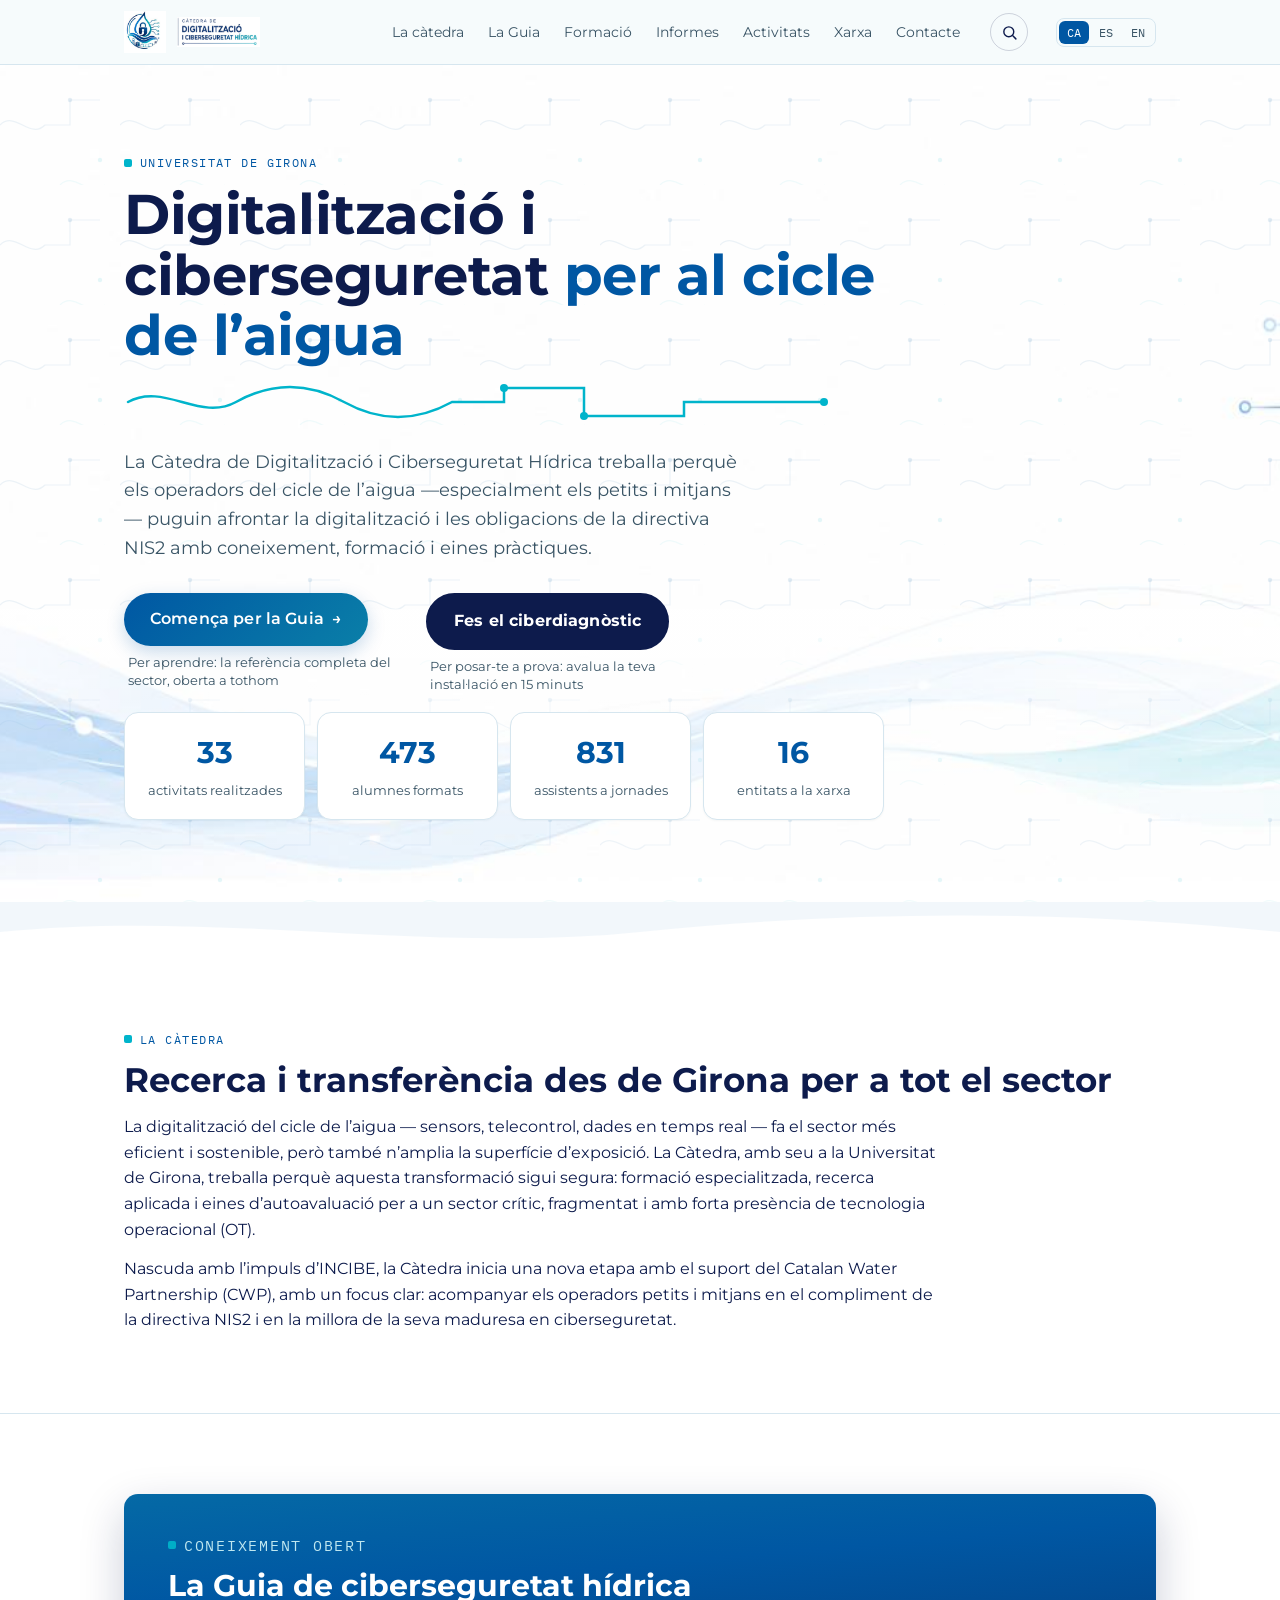
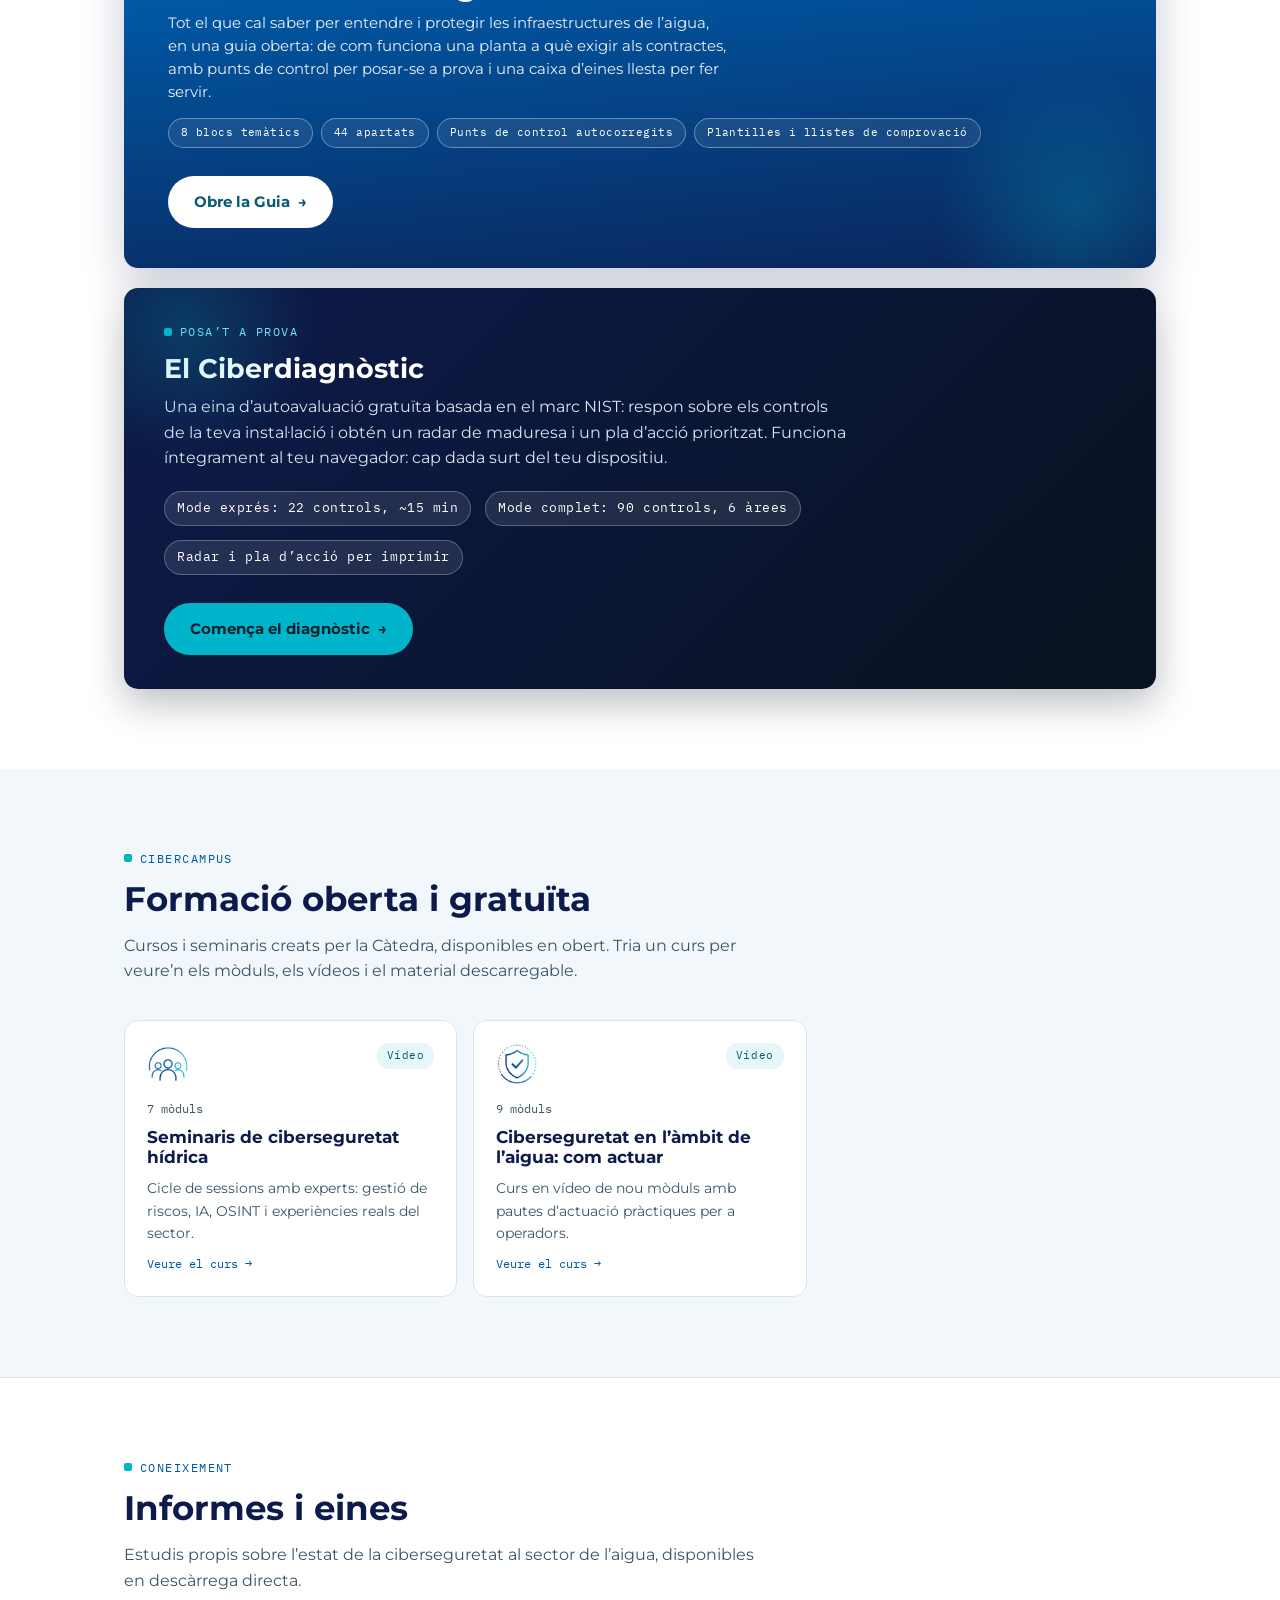
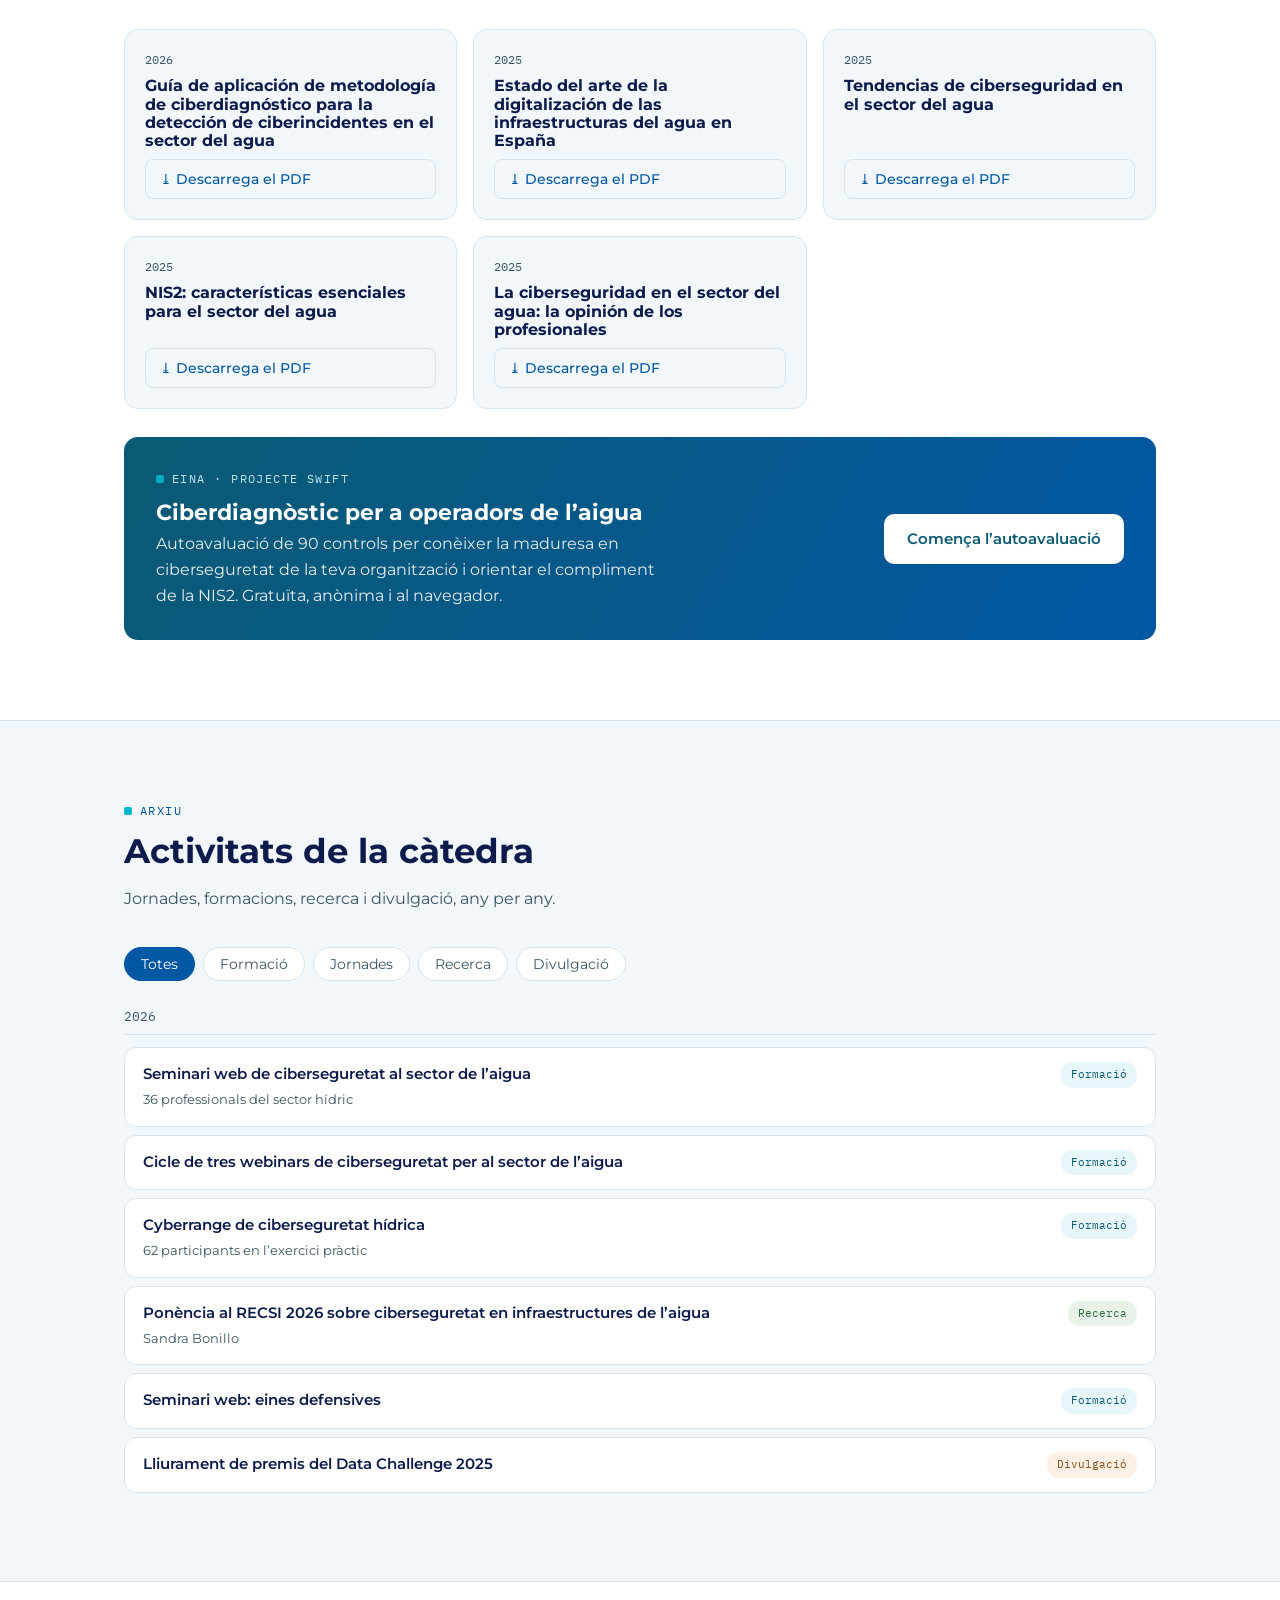
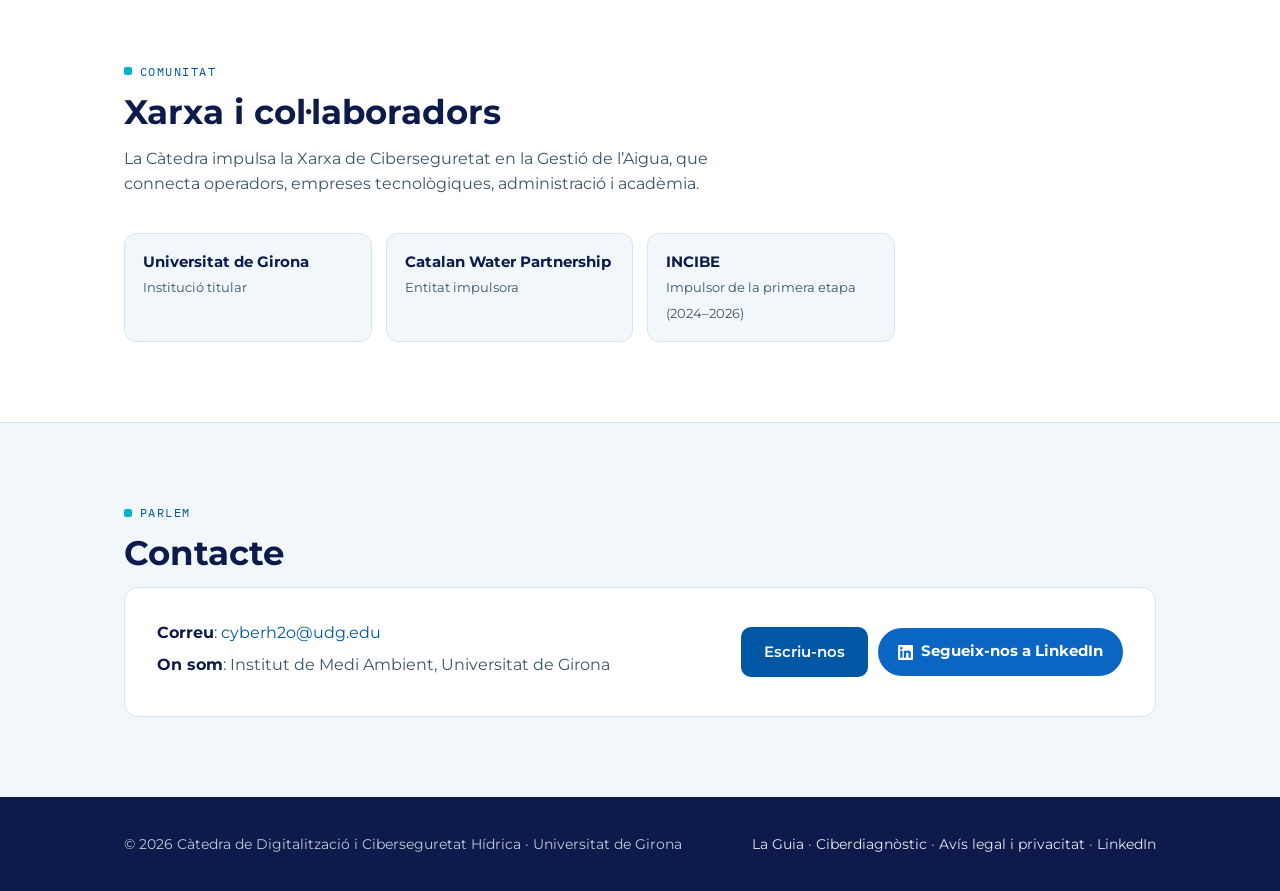
==== commit d9762a7b: "Add files via upload" ====
--- a/index.html
+++ b/index.html
@@ -25,10 +25,10 @@
     <a href="#inici" class="marca"><img src="logo.png" alt="" class="logo-img"><img src="logo-text.png" alt="Càtedra de Digitalització i Ciberseguretat Hídrica" class="logo-text-img"></a>
     <button id="menu-btn" aria-label="Menú" aria-expanded="false">☰</button>
     <div class="nav-links" id="nav-links">
+      <a href="#sobre" data-i18n="nav.sobre">La càtedra</a>
       <a href="guia.html" data-i18n="nav.guia">La Guia</a>
       <a href="#formacio" data-i18n="nav.formacio">Formació</a>
       <a href="#informes" data-i18n="nav.informes">Informes</a>
-      <a href="#sobre" data-i18n="nav.sobre">La càtedra</a>
       <a href="#activitats" data-i18n="nav.activitats">Activitats</a>
       <a href="#xarxa" data-i18n="nav.xarxa">Xarxa</a>
       <a href="#contacte" data-i18n="nav.contacte">Contacte</a>
@@ -60,8 +60,8 @@
     <rect width="100%" height="35%" y="65%" fill="url(#esvaeix)" transform="scale(1,-1) translate(0,-100%)" opacity=".6"/>
   </svg>
   <div class="contenidor">
-    <p class="eyebrow" data-i18n="hero.eyebrow">Universitat de Girona · LEQUIA</p>
-    <h1><span data-i18n="hero.t1">Ciberseguretat per al</span> <span class="aqua" data-i18n="hero.t2">cicle de l'aigua</span></h1>
+    <p class="eyebrow" data-i18n="hero.eyebrow">Universitat de Girona</p>
+    <h1><span data-i18n="hero.t1">Digitalització i ciberseguretat</span> <span class="aqua" data-i18n="hero.t2">per al cicle de l’aigua</span></h1>
     <svg class="flux" viewBox="0 0 760 56" aria-hidden="true" preserveAspectRatio="xMinYMid meet">
       <path class="traça" d="M4 28 C 40 8, 76 48, 112 28 S 184 8, 220 28 S 292 48, 328 28 L 380 28 L 380 14 L 460 14 L 460 42 L 560 42 L 560 28 L 700 28"/>
       <circle cx="380" cy="14" r="4"/><circle cx="460" cy="42" r="4"/><circle cx="700" cy="28" r="4"/>
@@ -89,6 +89,19 @@
 <svg class="ona-divisor" viewBox="0 0 1440 48" preserveAspectRatio="none" aria-hidden="true">
   <path d="M0 30 C 240 8, 480 52, 720 30 S 1200 8, 1440 30 L 1440 48 L 0 48 Z" fill="#FFFFFF"/>
 </svg>
+
+<section id="sobre">
+  <div class="contenidor">
+    <p class="eyebrow" data-i18n="sobre.eyebrow">La càtedra</p>
+    <h2 data-i18n="sobre.titol">Recerca i transferència des de Girona per a tot el sector</h2>
+    <div class="sobre-grid">
+      <div>
+        <p data-i18n="sobre.p1">La digitalització del cicle de l’aigua — sensors, telecontrol, dades en temps real — fa el sector més eficient i sostenible, però també n’amplia la superfície d’exposició. La Càtedra, amb seu a la Universitat de Girona, treballa perquè aquesta transformació sigui segura: formació especialitzada, recerca aplicada i eines d’autoavaluació per a un sector crític, fragmentat i amb forta presència de tecnologia operacional (OT).</p>
+        <p data-i18n="sobre.p2">Nascuda amb l'impuls d'INCIBE, la Càtedra inicia una nova etapa amb el suport del Catalan Water Partnership (CWP), amb un focus clar: acompanyar els operadors petits i mitjans en el compliment de la directiva NIS2 i en la millora de la seva maduresa en ciberseguretat.</p>
+      </div>
+          </div>
+  </div>
+</section>
 
 <section id="guia">
   <div class="contenidor">
@@ -149,18 +162,6 @@
   </div>
 </section>
 
-<section id="sobre">
-  <div class="contenidor">
-    <p class="eyebrow" data-i18n="sobre.eyebrow">La càtedra</p>
-    <h2 data-i18n="sobre.titol">Recerca i transferència des de Girona per a tot el sector</h2>
-    <div class="sobre-grid">
-      <div>
-        <p data-i18n="sobre.p1">El sector de l'aigua és una infraestructura crítica: fragmentat, amb forta presència de tecnologia operacional (OT) i, sovint, amb pocs recursos dedicats a la ciberseguretat. La Càtedra, vinculada al grup de recerca LEQUIA de la Universitat de Girona, hi aporta formació especialitzada, recerca aplicada i eines d'autoavaluació.</p>
-        <p data-i18n="sobre.p2">Nascuda amb l'impuls d'INCIBE, la Càtedra inicia una nova etapa amb el suport del Catalan Water Partnership (CWP), amb un focus clar: acompanyar els operadors petits i mitjans en el compliment de la directiva NIS2 i en la millora de la seva maduresa en ciberseguretat.</p>
-      </div>
-          </div>
-  </div>
-</section>
 
 <section id="activitats">
   <div class="contenidor">
@@ -178,7 +179,7 @@
     <h2 data-i18n="xar.titol">Xarxa i col·laboradors</h2>
     <p class="intro" data-i18n="xar.intro">La Càtedra impulsa la Xarxa de Ciberseguretat en la Gestió de l'Aigua, que connecta operadors, empreses tecnològiques, administració i acadèmia.</p>
     <div class="xarxa-grid">
-      <div class="entitat"><b>Universitat de Girona · LEQUIA</b><span data-i18n="xar.udg">Institució titular</span></div>
+      <div class="entitat"><b>Universitat de Girona</b><span data-i18n="xar.udg">Institució titular</span></div>
       <div class="entitat"><b>Catalan Water Partnership</b><span data-i18n="xar.cwp">Entitat impulsora</span></div>
       <div class="entitat"><b>INCIBE</b><span data-i18n="xar.incibe">Impulsor de la primera etapa (2024–2026)</span></div>
       <!-- TODO: afegir membres de la Xarxa Ciberaigua quan es confirmin -->
@@ -193,7 +194,7 @@
     <div class="targeta-contacte">
       <div class="dades">
         <p><b data-i18n="con.email">Correu</b>: <a href="mailto:cyberh2o@udg.edu">cyberh2o@udg.edu</a></p>
-        <p><b data-i18n="con.on">On som</b>: LEQUIA · Institut de Medi Ambient, Universitat de Girona</p>
+        <p><b data-i18n="con.on">On som</b>: Institut de Medi Ambient, Universitat de Girona</p>
       </div>
       <div class="contacte-botons" style="margin-left:auto"><a class="boto ple" href="mailto:cyberh2o@udg.edu" data-i18n="con.cta">Escriu-nos</a><a class="boto-linkedin" href="https://www.linkedin.com/in/c%C3%A0tedra-digitalitzaci%C3%B3-i-ciberseguretat-de-la-udg-729004420" target="_blank" rel="noopener"><svg width="15" height="15" viewBox="0 0 24 24" fill="currentColor" aria-hidden="true"><path d="M20.45 20.45h-3.55v-5.57c0-1.33-.03-3.04-1.85-3.04-1.86 0-2.14 1.45-2.14 2.94v5.67H9.36V9h3.41v1.56h.05c.47-.9 1.63-1.85 3.36-1.85 3.6 0 4.27 2.37 4.27 5.45v6.29zM5.34 7.43a2.06 2.06 0 1 1 0-4.12 2.06 2.06 0 0 1 0 4.12zM7.12 20.45H3.56V9h3.56v11.45zM22.22 0H1.77C.79 0 0 .77 0 1.72v20.55C0 23.23.79 24 1.77 24h20.45c.98 0 1.78-.77 1.78-1.73V1.72C24 .77 23.2 0 22.22 0z"/></svg><span data-i18n="con.li">Segueix-nos a LinkedIn</span></a></div>
     </div>
@@ -248,12 +249,12 @@
 const T = {
  ca:{'hero.cap1':'Per aprendre: la refer\u00e8ncia completa del sector, oberta a tothom','hero.cap2':'Per posar-te a prova: avalua la teva instal\u00b7laci\u00f3 en 15 minuts','diag.eyebrow':'Posa\u2019t a prova','diag.titol':'El Ciberdiagn\u00f2stic','diag.p':'Una eina d\u2019autoavaluaci\u00f3 gratu\u00efta basada en el marc NIST: respon sobre els controls de la teva instal\u00b7laci\u00f3 i obt\u00e9n un radar de maduresa i un pla d\u2019acci\u00f3 prioritzat. Funciona \u00edntegrament al teu navegador: cap dada surt del teu dispositiu.','diag.c1':'Mode expr\u00e9s: 22 controls, ~15 min','diag.c2':'Mode complet: 90 controls, 6 \u00e0rees','diag.c3':'Radar i pla d\u2019acci\u00f3 per imprimir','diag.cta':'Comen\u00e7a el diagn\u00f2stic','act.li':'Veure a LinkedIn','con.li':'Segueix-nos a LinkedIn','act.mes':'Veure\u2019n m\u00e9s',
   'form.videos':'Formacions en vídeo','form.cursos':'Cursos interactius','nav.sobre':'La càtedra','nav.formacio':'Formació','nav.guia':'La Guia','peu.legal':'Avís legal i privacitat','peu.diag':'Ciberdiagnòstic','peu.guia':'La Guia','nav.informes':'Informes','nav.activitats':'Activitats','nav.xarxa':'Xarxa','nav.contacte':'Contacte',
-  'hero.eyebrow':'Universitat de Girona · LEQUIA','hero.t1':'Ciberseguretat per al','hero.t2':'cicle de l\u2019aigua',
+  'hero.eyebrow':'Universitat de Girona','hero.t1':'Digitalitzaci\u00f3 i ciberseguretat','hero.t2':'per al cicle de l\u2019aigua',
   'hero.sub':'La Càtedra de Digitalització i Ciberseguretat Hídrica treballa perquè els operadors del cicle de l\u2019aigua —especialment els petits i mitjans— puguin afrontar la digitalització i les obligacions de la directiva NIS2 amb coneixement, formació i eines pràctiques.',
   'hero.cta1':'Comença per la Guia','hero.cta2':'Fes el ciberdiagnòstic','guia.eyebrow':'Coneixement obert','guia.titol':'La Guia de ciberseguretat hídrica','guia.p':'Tot el que cal saber per entendre i protegir les infraestructures de l\u2019aigua, en una guia oberta: de com funciona una planta a què exigir als contractes, amb punts de control per posar-se a prova i una caixa d\u2019eines llesta per fer servir.','guia.c1':'8 blocs temàtics','guia.c2':'44 apartats','guia.c3':'Punts de control autocorregits','guia.c4':'Plantilles i llistes de comprovació','guia.cta':'Obre la Guia',
   'x.activitats':'activitats realitzades','x.alumnes':'alumnes formats','x.assistents':'assistents a jornades','x.entitats':'entitats a la xarxa',
   'sobre.eyebrow':'La càtedra','sobre.titol':'Recerca i transferència des de Girona per a tot el sector',
-  'sobre.p1':'El sector de l\u2019aigua és una infraestructura crítica: fragmentat, amb forta presència de tecnologia operacional (OT) i, sovint, amb pocs recursos dedicats a la ciberseguretat. La Càtedra, vinculada al grup de recerca LEQUIA de la Universitat de Girona, hi aporta formació especialitzada, recerca aplicada i eines d\u2019autoavaluació.',
+  'sobre.p1':'La digitalitzaci\u00f3 del cicle de l\u2019aigua \u2014 sensors, telecontrol, dades en temps real \u2014 fa el sector m\u00e9s eficient i sostenible, però tamb\u00e9 n\u2019amplia la superf\u00edcie d\u2019exposici\u00f3. La C\u00e0tedra, amb seu a la Universitat de Girona, treballa perqu\u00e8 aquesta transformaci\u00f3 sigui segura: formaci\u00f3 especialitzada, recerca aplicada i eines d\u2019autoavaluaci\u00f3 per a un sector cr\u00edtic, fragmentat i amb forta pres\u00e8ncia de tecnologia operacional (OT).',
   'sobre.p2':'Nascuda amb l\u2019impuls d\u2019INCIBE, la Càtedra inicia una nova etapa amb el suport del Catalan Water Partnership (CWP), amb un focus clar: acompanyar els operadors petits i mitjans en el compliment de la directiva NIS2 i en la millora de la seva maduresa en ciberseguretat.',
   
   'form.eyebrow':'CiberCampus','form.titol':'Formació oberta i gratuïta',
@@ -273,12 +274,12 @@
  },
  es:{'hero.cap1':'Para aprender: la referencia completa del sector, abierta a todos','hero.cap2':'Para ponerte a prueba: eval\u00faa tu instalaci\u00f3n en 15 minutos','diag.eyebrow':'Ponte a prueba','diag.titol':'El Ciberdiagn\u00f3stico','diag.p':'Una herramienta de autoevaluaci\u00f3n gratuita basada en el marco NIST: responde sobre los controles de tu instalaci\u00f3n y obt\u00e9n un radar de madurez y un plan de acci\u00f3n priorizado. Funciona \u00edntegramente en tu navegador: ning\u00fan dato sale de tu dispositivo.','diag.c1':'Modo expr\u00e9s: 22 controles, ~15 min','diag.c2':'Modo completo: 90 controles, 6 \u00e1reas','diag.c3':'Radar y plan de acci\u00f3n imprimible','diag.cta':'Empieza el diagn\u00f3stico','act.li':'Ver en LinkedIn','con.li':'S\u00edguenos en LinkedIn','act.mes':'Ver m\u00e1s',
   'form.videos':'Formaciones en vídeo','form.cursos':'Cursos interactivos','nav.sobre':'La cátedra','nav.formacio':'Formación','nav.guia':'La Guía','peu.legal':'Aviso legal y privacidad','peu.diag':'Ciberdiagnóstico','peu.guia':'La Guía','nav.informes':'Informes','nav.activitats':'Actividades','nav.xarxa':'Red','nav.contacte':'Contacto',
-  'hero.eyebrow':'Universitat de Girona · LEQUIA','hero.t1':'Ciberseguridad para el','hero.t2':'ciclo del agua',
+  'hero.eyebrow':'Universitat de Girona','hero.t1':'Digitalizaci\u00f3n y ciberseguridad','hero.t2':'para el ciclo del agua',
   'hero.sub':'La Cátedra de Digitalización y Ciberseguridad Hídrica trabaja para que los operadores del ciclo del agua —especialmente los pequeños y medianos— puedan afrontar la digitalización y las obligaciones de la directiva NIS2 con conocimiento, formación y herramientas prácticas.',
   'hero.cta1':'Empieza por la Guía','hero.cta2':'Haz el ciberdiagnóstico','guia.eyebrow':'Conocimiento abierto','guia.titol':'La Guía de ciberseguridad hídrica','guia.p':'Todo lo necesario para entender y proteger las infraestructuras del agua, en una guía abierta: de cómo funciona una planta a qué exigir en los contratos, con puntos de control para ponerse a prueba y una caja de herramientas lista para usar.','guia.c1':'8 bloques temáticos','guia.c2':'44 apartados','guia.c3':'Puntos de control autocorregidos','guia.c4':'Plantillas y listas de comprobación','guia.cta':'Abre la Guía',
   'x.activitats':'actividades realizadas','x.alumnes':'alumnos formados','x.assistents':'asistentes a jornadas','x.entitats':'entidades en la red',
   'sobre.eyebrow':'La cátedra','sobre.titol':'Investigación y transferencia desde Girona para todo el sector',
-  'sobre.p1':'El sector del agua es una infraestructura crítica: fragmentado, con fuerte presencia de tecnología operacional (OT) y, a menudo, con pocos recursos dedicados a la ciberseguridad. La Cátedra, vinculada al grupo de investigación LEQUIA de la Universitat de Girona, aporta formación especializada, investigación aplicada y herramientas de autoevaluación.',
+  'sobre.p1':'La digitalizaci\u00f3n del ciclo del agua \u2014 sensores, telecontrol, datos en tiempo real \u2014 hace el sector m\u00e1s eficiente y sostenible, pero tambi\u00e9n ampl\u00eda su superficie de exposici\u00f3n. La C\u00e1tedra, con sede en la Universitat de Girona, trabaja para que esta transformaci\u00f3n sea segura: formaci\u00f3n especializada, investigaci\u00f3n aplicada y herramientas de autoevaluaci\u00f3n para un sector cr\u00edtico, fragmentado y con fuerte presencia de tecnolog\u00eda operacional (OT).',
   'sobre.p2':'Nacida con el impulso de INCIBE, la Cátedra inicia una nueva etapa con el apoyo del Catalan Water Partnership (CWP), con un foco claro: acompañar a los operadores pequeños y medianos en el cumplimiento de la directiva NIS2 y en la mejora de su madurez en ciberseguridad.',
   
   'form.eyebrow':'CiberCampus','form.titol':'Formación abierta y gratuita',
@@ -298,12 +299,12 @@
  },
  en:{'hero.cap1':'To learn: the sector\u2019s complete reference, open to everyone','hero.cap2':'To test yourself: assess your facility in 15 minutes','diag.eyebrow':'Test yourself','diag.titol':'The Cyberdiagnostic','diag.p':'A free self-assessment tool based on the NIST framework: answer questions about your facility\u2019s controls and get a maturity radar and a prioritised action plan. It runs entirely in your browser: no data leaves your device.','diag.c1':'Express mode: 22 controls, ~15 min','diag.c2':'Full mode: 90 controls, 6 areas','diag.c3':'Printable radar and action plan','diag.cta':'Start the diagnostic','act.li':'View on LinkedIn','con.li':'Follow us on LinkedIn','act.mes':'Read more',
   'form.videos':'Video training','form.cursos':'Interactive courses','nav.sobre':'About','nav.formacio':'Training','nav.guia':'The Guide','peu.legal':'Legal notice and privacy','peu.diag':'Cyber check-up','peu.guia':'The Guide','nav.informes':'Reports','nav.activitats':'Activities','nav.xarxa':'Network','nav.contacte':'Contact',
-  'hero.eyebrow':'Universitat de Girona · LEQUIA','hero.t1':'Cybersecurity for the','hero.t2':'water cycle',
+  'hero.eyebrow':'Universitat de Girona','hero.t1':'Digitalisation and cybersecurity','hero.t2':'for the water cycle',
   'hero.sub':'The Chair in Digitalisation and Water Cybersecurity works so that water-cycle operators — especially small and mid-sized ones — can face digitalisation and NIS2 obligations with knowledge, training and practical tools.',
   'hero.cta1':'Start with the Guide','hero.cta2':'Take the cyber self-assessment','guia.eyebrow':'Open knowledge','guia.titol':'The water cybersecurity guide','guia.p':'Everything you need to understand and protect water infrastructure, in an open guide: from how a plant works to what to require in contracts, with self-marking checkpoints and a ready-to-use toolbox.','guia.c1':'8 thematic blocks','guia.c2':'44 sections','guia.c3':'Self-marking checkpoints','guia.c4':'Templates and checklists','guia.cta':'Open the Guide',
   'x.activitats':'activities held','x.alumnes':'students trained','x.assistents':'event attendees','x.entitats':'network entities',
   'sobre.eyebrow':'The chair','sobre.titol':'Research and transfer from Girona for the whole sector',
-  'sobre.p1':'The water sector is critical infrastructure: fragmented, heavy on operational technology (OT) and often short on cybersecurity resources. The Chair, linked to the LEQUIA research group at the Universitat de Girona, contributes specialised training, applied research and self-assessment tools.',
+  'sobre.p1':'The digitalisation of the water cycle \u2014 sensors, remote control, real-time data \u2014 makes the sector more efficient and sustainable, but it also widens its exposure surface. Based at the University of Girona, the Chair works to make this transformation secure: specialised training, applied research and self-assessment tools for a critical, fragmented sector with a strong operational technology (OT) footprint.',
   'sobre.p2':'Born with the support of INCIBE, the Chair begins a new phase backed by the Catalan Water Partnership (CWP), with a clear focus: helping small and mid-sized operators comply with the NIS2 directive and improve their cybersecurity maturity.',
   
   'form.eyebrow':'CyberCampus','form.titol':'Open, free training',
@@ -559,5 +560,18 @@
   });
 })();
 </script>
+<button id="amunt" aria-label="Torna amunt"><svg width="20" height="20" viewBox="0 0 24 24" fill="none"><path d="M12 19V5m0 0l-6 6m6-6l6 6" stroke="currentColor" stroke-width="2.4" stroke-linecap="round" stroke-linejoin="round"/></svg></button>
+<script>
+(function(){
+  var b=document.getElementById('amunt');
+  var tit={ca:'Torna amunt',es:'Volver arriba',en:'Back to top'};
+  function eti(){var l=(typeof LANG!=='undefined'&&LANG)||document.documentElement.getAttribute('lang')||'ca'; b.title=tit[l]||tit.ca; b.setAttribute('aria-label',tit[l]||tit.ca);}
+  eti(); addEventListener('hashchange',eti);
+  addEventListener('scroll',function(){b.classList.toggle('vist',scrollY>500);},{passive:true});
+  b.addEventListener('click',function(){
+    scrollTo({top:0,behavior:matchMedia('(prefers-reduced-motion: reduce)').matches?'auto':'smooth'});
+  });
+})();
+</script>
 </body>
 </html>
--- a/estil.css
+++ b/estil.css
@@ -610,3 +610,14 @@
   padding:12px 20px;font-weight:700;font-size:14.5px;text-decoration:none;transition:transform .15s,box-shadow .15s}
 .boto-linkedin:hover{transform:translateY(-1px);box-shadow:0 8px 20px rgba(10,102,194,.35);text-decoration:none;color:#fff}
 @media (max-width:640px){.contacte-botons{margin-left:0!important;width:100%}.boto-linkedin,.contacte-botons .boto{width:100%;justify-content:center;text-align:center}}
+
+
+/* Botó de tornar amunt (portada) */
+#amunt{position:fixed;right:22px;bottom:22px;width:46px;height:46px;border-radius:50%;border:none;cursor:pointer;
+  background:linear-gradient(135deg,#00B4CB,#0A7FA8);color:#fff;display:grid;place-items:center;
+  box-shadow:0 10px 26px rgba(9,18,34,.35);opacity:0;pointer-events:none;transform:translateY(8px);
+  transition:opacity .25s,transform .25s;z-index:800}
+#amunt.vist{opacity:1;pointer-events:auto;transform:translateY(0)}
+#amunt:hover{transform:translateY(-2px);box-shadow:0 14px 30px rgba(0,180,203,.45)}
+@media (prefers-reduced-motion:reduce){#amunt{transition:opacity .25s}}
+@media print{#amunt{display:none}}
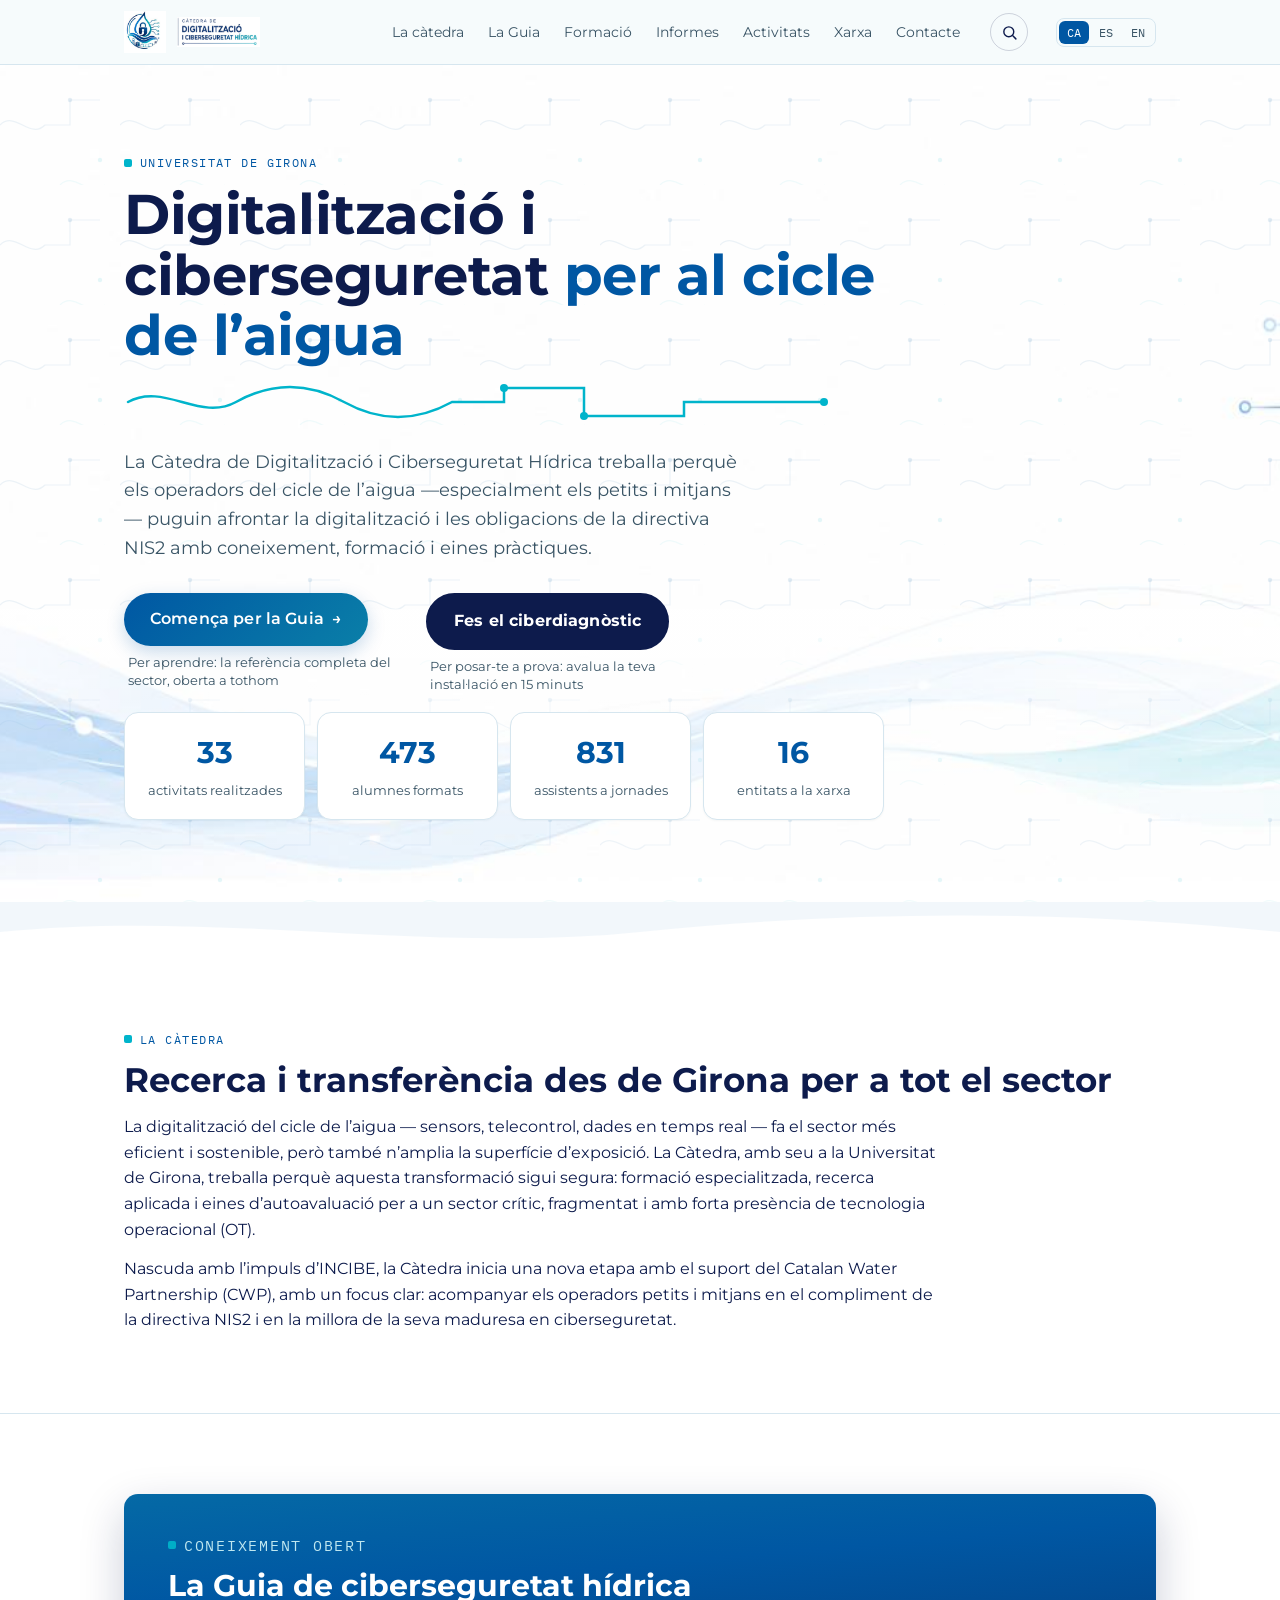
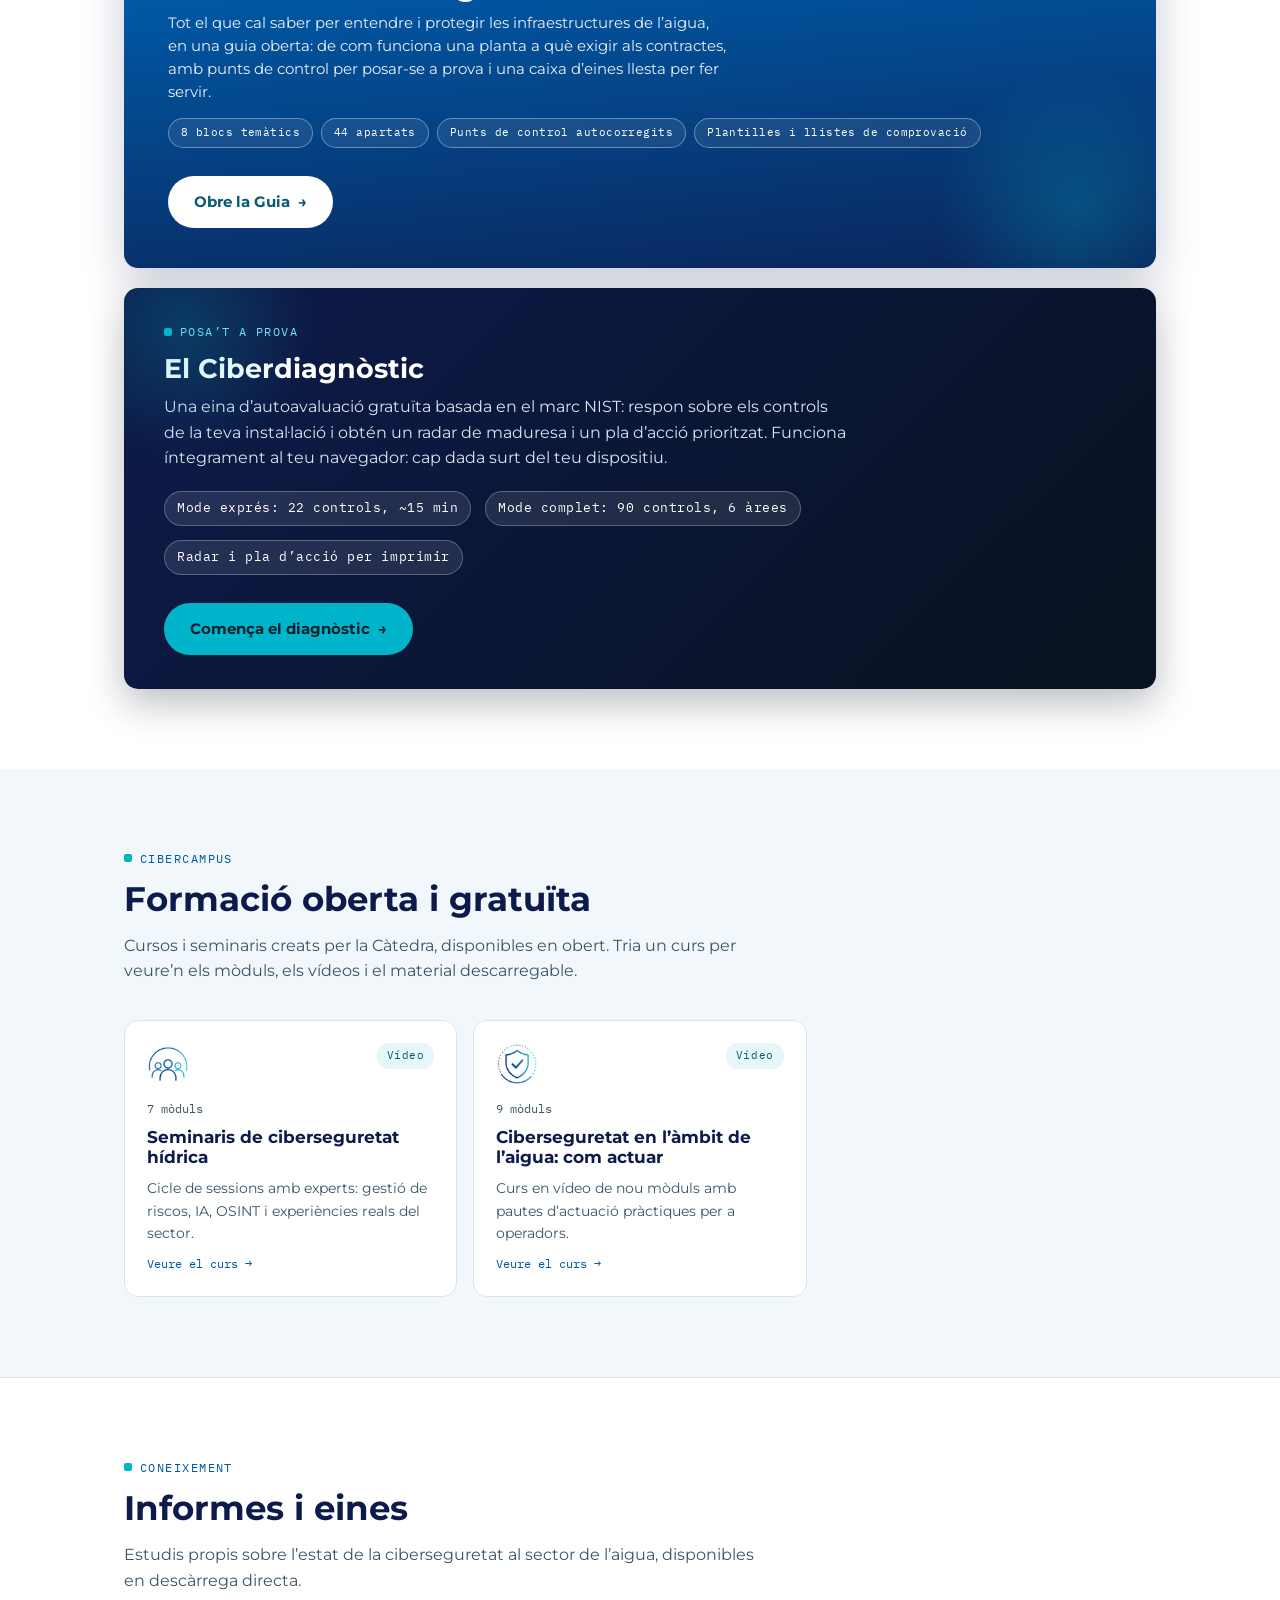
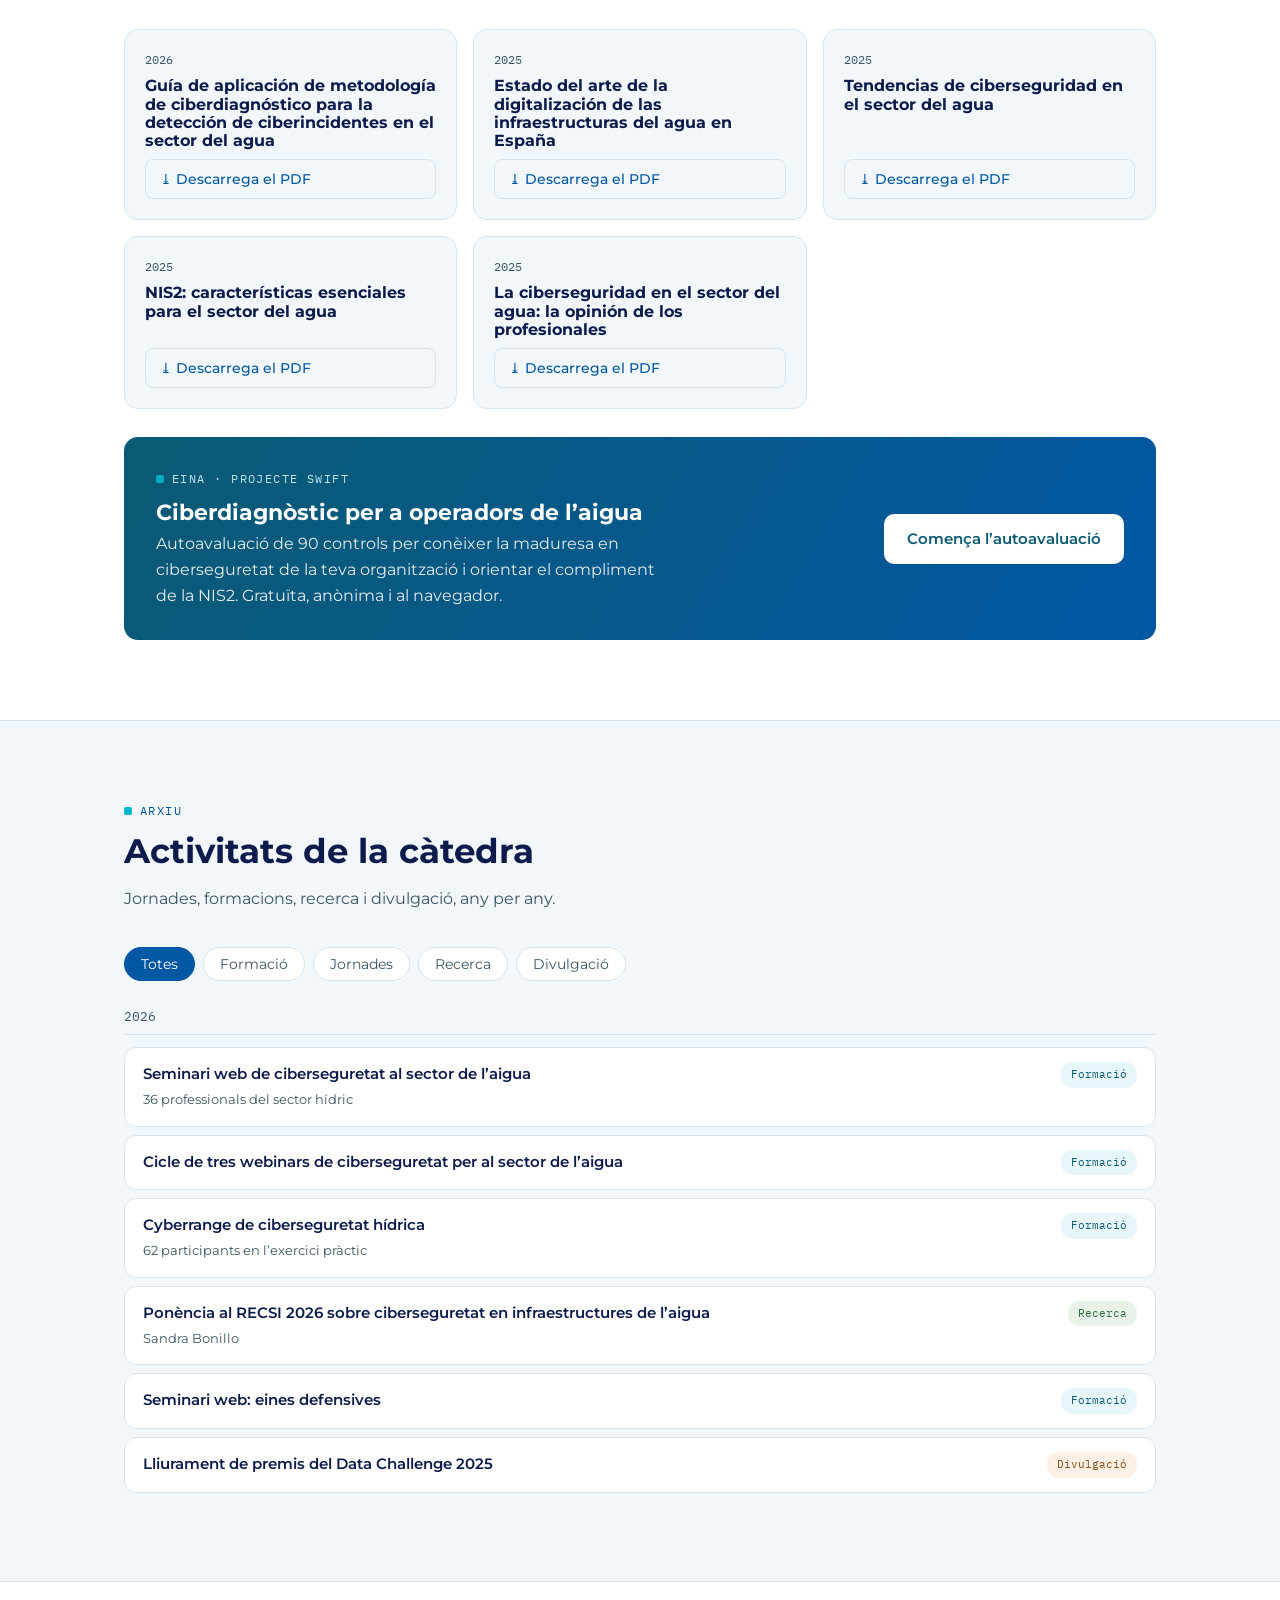
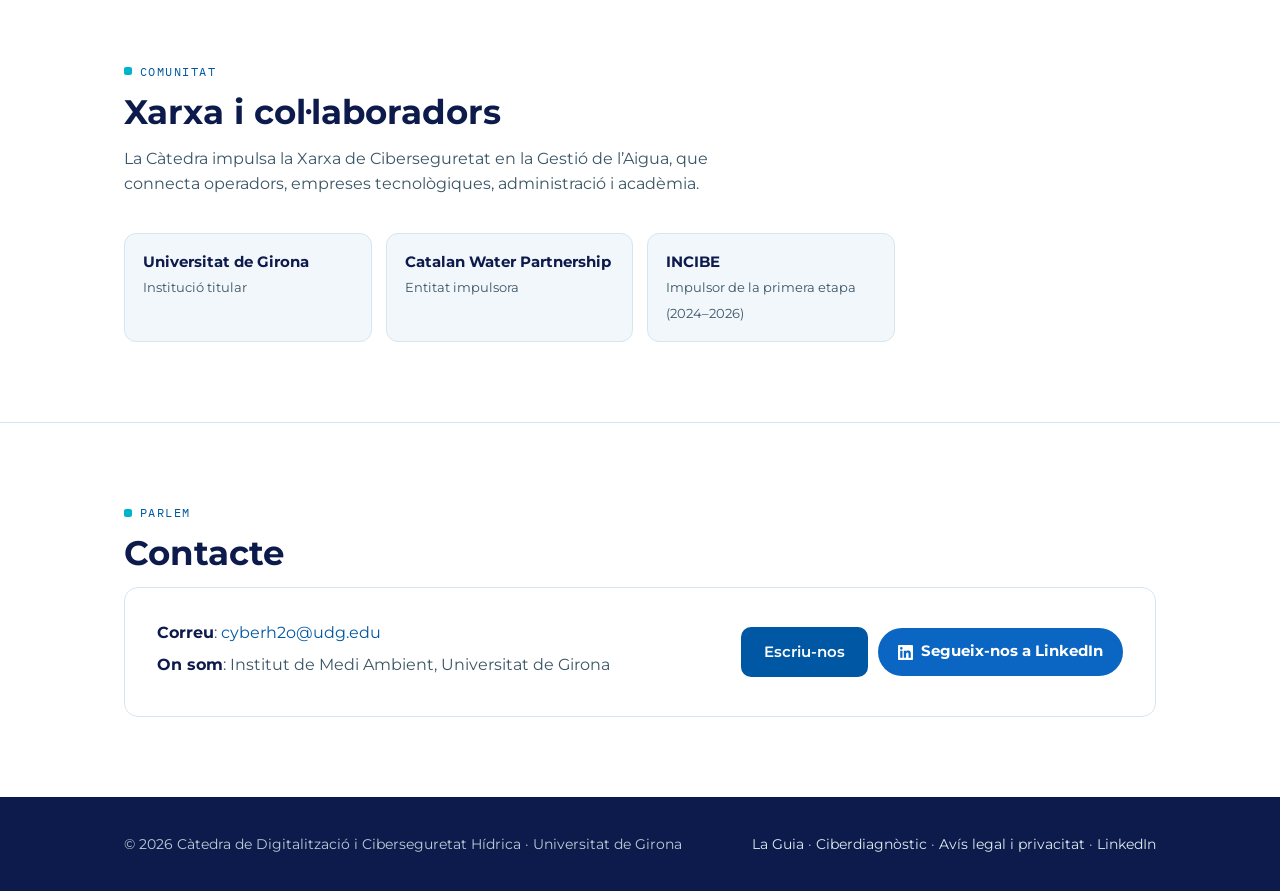
==== commit 8eb57f11: "Add files via upload" ====
--- a/index.html
+++ b/index.html
@@ -173,6 +173,15 @@
   </div>
 </section>
 
+<section id="publicacions" style="display:none">
+  <div class="contenidor">
+    <p class="eyebrow" data-i18n="pub.eyebrow">LinkedIn</p>
+    <h2 data-i18n="pub.titol">Les nostres publicacions</h2>
+    <div class="pub-grid" id="pub-grid"></div>
+    <p class="pub-peu"><a class="act-enllac" href="https://www.linkedin.com/in/c%C3%A0tedra-digitalitzaci%C3%B3-i-ciberseguretat-de-la-udg-729004420" target="_blank" rel="noopener"><span data-i18n="con.li">Segueix-nos a LinkedIn</span> ⧉</a></p>
+  </div>
+</section>
+
 <section id="xarxa">
   <div class="contenidor">
     <p class="eyebrow" data-i18n="xar.eyebrow">Comunitat</p>
@@ -247,7 +256,7 @@
    TRADUCCIONS D'INTERFÍCIE
    ========================================================= */
 const T = {
- ca:{'hero.cap1':'Per aprendre: la refer\u00e8ncia completa del sector, oberta a tothom','hero.cap2':'Per posar-te a prova: avalua la teva instal\u00b7laci\u00f3 en 15 minuts','diag.eyebrow':'Posa\u2019t a prova','diag.titol':'El Ciberdiagn\u00f2stic','diag.p':'Una eina d\u2019autoavaluaci\u00f3 gratu\u00efta basada en el marc NIST: respon sobre els controls de la teva instal\u00b7laci\u00f3 i obt\u00e9n un radar de maduresa i un pla d\u2019acci\u00f3 prioritzat. Funciona \u00edntegrament al teu navegador: cap dada surt del teu dispositiu.','diag.c1':'Mode expr\u00e9s: 22 controls, ~15 min','diag.c2':'Mode complet: 90 controls, 6 \u00e0rees','diag.c3':'Radar i pla d\u2019acci\u00f3 per imprimir','diag.cta':'Comen\u00e7a el diagn\u00f2stic','act.li':'Veure a LinkedIn','con.li':'Segueix-nos a LinkedIn','act.mes':'Veure\u2019n m\u00e9s',
+ ca:{'hero.cap1':'Per aprendre: la refer\u00e8ncia completa del sector, oberta a tothom','hero.cap2':'Per posar-te a prova: avalua la teva instal\u00b7laci\u00f3 en 15 minuts','diag.eyebrow':'Posa\u2019t a prova','diag.titol':'El Ciberdiagn\u00f2stic','diag.p':'Una eina d\u2019autoavaluaci\u00f3 gratu\u00efta basada en el marc NIST: respon sobre els controls de la teva instal\u00b7laci\u00f3 i obt\u00e9n un radar de maduresa i un pla d\u2019acci\u00f3 prioritzat. Funciona \u00edntegrament al teu navegador: cap dada surt del teu dispositiu.','diag.c1':'Mode expr\u00e9s: 22 controls, ~15 min','diag.c2':'Mode complet: 90 controls, 6 \u00e0rees','diag.c3':'Radar i pla d\u2019acci\u00f3 per imprimir','diag.cta':'Comen\u00e7a el diagn\u00f2stic','act.li':'Veure a LinkedIn','con.li':'Segueix-nos a LinkedIn','pub.eyebrow':'LinkedIn','pub.titol':'Les nostres publicacions','act.mes':'Veure\u2019n m\u00e9s',
   'form.videos':'Formacions en vídeo','form.cursos':'Cursos interactius','nav.sobre':'La càtedra','nav.formacio':'Formació','nav.guia':'La Guia','peu.legal':'Avís legal i privacitat','peu.diag':'Ciberdiagnòstic','peu.guia':'La Guia','nav.informes':'Informes','nav.activitats':'Activitats','nav.xarxa':'Xarxa','nav.contacte':'Contacte',
   'hero.eyebrow':'Universitat de Girona','hero.t1':'Digitalitzaci\u00f3 i ciberseguretat','hero.t2':'per al cicle de l\u2019aigua',
   'hero.sub':'La Càtedra de Digitalització i Ciberseguretat Hídrica treballa perquè els operadors del cicle de l\u2019aigua —especialment els petits i mitjans— puguin afrontar la digitalització i les obligacions de la directiva NIS2 amb coneixement, formació i eines pràctiques.',
@@ -272,7 +281,7 @@
   'ui.original':'Material original (PDF)','ui.moduls':'mòduls','ui.videos':'Vídeo','ui.pdf':'PDF','ui.veure':'Veure el curs','ui.tancar':'Tancar','ui.descarrega':'Descarrega el PDF','ui.tots':'Totes',
   'cat.formacio':'Formació','cat.jornades':'Jornades','cat.recerca':'Recerca','cat.divulgacio':'Divulgació'
  },
- es:{'hero.cap1':'Para aprender: la referencia completa del sector, abierta a todos','hero.cap2':'Para ponerte a prueba: eval\u00faa tu instalaci\u00f3n en 15 minutos','diag.eyebrow':'Ponte a prueba','diag.titol':'El Ciberdiagn\u00f3stico','diag.p':'Una herramienta de autoevaluaci\u00f3n gratuita basada en el marco NIST: responde sobre los controles de tu instalaci\u00f3n y obt\u00e9n un radar de madurez y un plan de acci\u00f3n priorizado. Funciona \u00edntegramente en tu navegador: ning\u00fan dato sale de tu dispositivo.','diag.c1':'Modo expr\u00e9s: 22 controles, ~15 min','diag.c2':'Modo completo: 90 controles, 6 \u00e1reas','diag.c3':'Radar y plan de acci\u00f3n imprimible','diag.cta':'Empieza el diagn\u00f3stico','act.li':'Ver en LinkedIn','con.li':'S\u00edguenos en LinkedIn','act.mes':'Ver m\u00e1s',
+ es:{'hero.cap1':'Para aprender: la referencia completa del sector, abierta a todos','hero.cap2':'Para ponerte a prueba: eval\u00faa tu instalaci\u00f3n en 15 minutos','diag.eyebrow':'Ponte a prueba','diag.titol':'El Ciberdiagn\u00f3stico','diag.p':'Una herramienta de autoevaluaci\u00f3n gratuita basada en el marco NIST: responde sobre los controles de tu instalaci\u00f3n y obt\u00e9n un radar de madurez y un plan de acci\u00f3n priorizado. Funciona \u00edntegramente en tu navegador: ning\u00fan dato sale de tu dispositivo.','diag.c1':'Modo expr\u00e9s: 22 controles, ~15 min','diag.c2':'Modo completo: 90 controles, 6 \u00e1reas','diag.c3':'Radar y plan de acci\u00f3n imprimible','diag.cta':'Empieza el diagn\u00f3stico','act.li':'Ver en LinkedIn','con.li':'S\u00edguenos en LinkedIn','pub.eyebrow':'LinkedIn','pub.titol':'Nuestras publicaciones','act.mes':'Ver m\u00e1s',
   'form.videos':'Formaciones en vídeo','form.cursos':'Cursos interactivos','nav.sobre':'La cátedra','nav.formacio':'Formación','nav.guia':'La Guía','peu.legal':'Aviso legal y privacidad','peu.diag':'Ciberdiagnóstico','peu.guia':'La Guía','nav.informes':'Informes','nav.activitats':'Actividades','nav.xarxa':'Red','nav.contacte':'Contacto',
   'hero.eyebrow':'Universitat de Girona','hero.t1':'Digitalizaci\u00f3n y ciberseguridad','hero.t2':'para el ciclo del agua',
   'hero.sub':'La Cátedra de Digitalización y Ciberseguridad Hídrica trabaja para que los operadores del ciclo del agua —especialmente los pequeños y medianos— puedan afrontar la digitalización y las obligaciones de la directiva NIS2 con conocimiento, formación y herramientas prácticas.',
@@ -297,7 +306,7 @@
   'ui.original':'Material original (PDF)','ui.moduls':'módulos','ui.videos':'Vídeo','ui.pdf':'PDF','ui.veure':'Ver el curso','ui.tancar':'Cerrar','ui.descarrega':'Descarga el PDF','ui.tots':'Todas',
   'cat.formacio':'Formación','cat.jornades':'Jornadas','cat.recerca':'Investigación','cat.divulgacio':'Divulgación'
  },
- en:{'hero.cap1':'To learn: the sector\u2019s complete reference, open to everyone','hero.cap2':'To test yourself: assess your facility in 15 minutes','diag.eyebrow':'Test yourself','diag.titol':'The Cyberdiagnostic','diag.p':'A free self-assessment tool based on the NIST framework: answer questions about your facility\u2019s controls and get a maturity radar and a prioritised action plan. It runs entirely in your browser: no data leaves your device.','diag.c1':'Express mode: 22 controls, ~15 min','diag.c2':'Full mode: 90 controls, 6 areas','diag.c3':'Printable radar and action plan','diag.cta':'Start the diagnostic','act.li':'View on LinkedIn','con.li':'Follow us on LinkedIn','act.mes':'Read more',
+ en:{'hero.cap1':'To learn: the sector\u2019s complete reference, open to everyone','hero.cap2':'To test yourself: assess your facility in 15 minutes','diag.eyebrow':'Test yourself','diag.titol':'The Cyberdiagnostic','diag.p':'A free self-assessment tool based on the NIST framework: answer questions about your facility\u2019s controls and get a maturity radar and a prioritised action plan. It runs entirely in your browser: no data leaves your device.','diag.c1':'Express mode: 22 controls, ~15 min','diag.c2':'Full mode: 90 controls, 6 areas','diag.c3':'Printable radar and action plan','diag.cta':'Start the diagnostic','act.li':'View on LinkedIn','con.li':'Follow us on LinkedIn','pub.eyebrow':'LinkedIn','pub.titol':'Our posts','act.mes':'Read more',
   'form.videos':'Video training','form.cursos':'Interactive courses','nav.sobre':'About','nav.formacio':'Training','nav.guia':'The Guide','peu.legal':'Legal notice and privacy','peu.diag':'Cyber check-up','peu.guia':'The Guide','nav.informes':'Reports','nav.activitats':'Activities','nav.xarxa':'Network','nav.contacte':'Contact',
   'hero.eyebrow':'Universitat de Girona','hero.t1':'Digitalisation and cybersecurity','hero.t2':'for the water cycle',
   'hero.sub':'The Chair in Digitalisation and Water Cybersecurity works so that water-cycle operators — especially small and mid-sized ones — can face digitalisation and NIS2 obligations with knowledge, training and practical tools.',
@@ -573,5 +582,26 @@
   });
 })();
 </script>
+<script>
+// PUBLICACIONS DE LINKEDIN — per afegir-ne una:
+//  1) puja la foto a la carpeta fotos/ del repositori (upload/main/fotos)
+//  2) afegeix una entrada AL PRINCIPI d'aquest array:
+//     {img:'fotos/nom-de-la-foto.jpg', t:'Text curt de la publicaci\u00f3', d:'2026-07-20', url:'https://www.linkedin.com/posts/...'}
+var PUBLICACIONS = [
+];
+(function(){
+  if (!PUBLICACIONS.length) return;
+  var sec = document.getElementById('publicacions'); sec.style.display = '';
+  var g = document.getElementById('pub-grid'), h = '';
+  PUBLICACIONS.slice(0, 6).forEach(function(pb){
+    h += '<a class="pub-card" href="' + pb.url + '" target="_blank" rel="noopener">'
+      + '<img src="' + pb.img + '" alt="" loading="lazy">'
+      + '<span class="pub-cos"><small>' + (pb.d || '') + '</small>'
+      + '<span class="pub-txt">' + pb.t + '</span>'
+      + '<span class="act-enllac"><span data-i18n="act.li">Veure a LinkedIn</span> \u29c9</span></span></a>';
+  });
+  g.innerHTML = h.replace(/\\u29c9/g, '\u29c9');
+})();
+</script>
 </body>
 </html>
--- a/estil.css
+++ b/estil.css
@@ -621,3 +621,17 @@
 #amunt:hover{transform:translateY(-2px);box-shadow:0 14px 30px rgba(0,180,203,.45)}
 @media (prefers-reduced-motion:reduce){#amunt{transition:opacity .25s}}
 @media print{#amunt{display:none}}
+
+
+/* Publicacions de LinkedIn (fotos pròpies, sense galetes de tercers) */
+.pub-grid{display:grid;grid-template-columns:repeat(auto-fill,minmax(230px,1fr));gap:18px;margin-top:26px}
+.pub-card{display:flex;flex-direction:column;background:#fff;border-radius:14px;overflow:hidden;
+  box-shadow:0 6px 18px rgba(9,18,34,.08);text-decoration:none;color:var(--tinta);
+  transition:transform .18s,box-shadow .18s}
+.pub-card:hover{transform:translateY(-4px);box-shadow:0 14px 30px rgba(9,18,34,.14);text-decoration:none}
+.pub-card img{width:100%;aspect-ratio:4/3;object-fit:cover;display:block;background:#E8F1F7}
+.pub-cos{display:flex;flex-direction:column;gap:6px;padding:14px 16px 16px}
+.pub-cos small{color:#7B8AA0;font-size:12px}
+.pub-txt{font-size:14.5px;line-height:1.5;font-weight:600}
+.pub-peu{margin-top:18px}
+@media (prefers-reduced-motion:reduce){.pub-card{transition:none}}
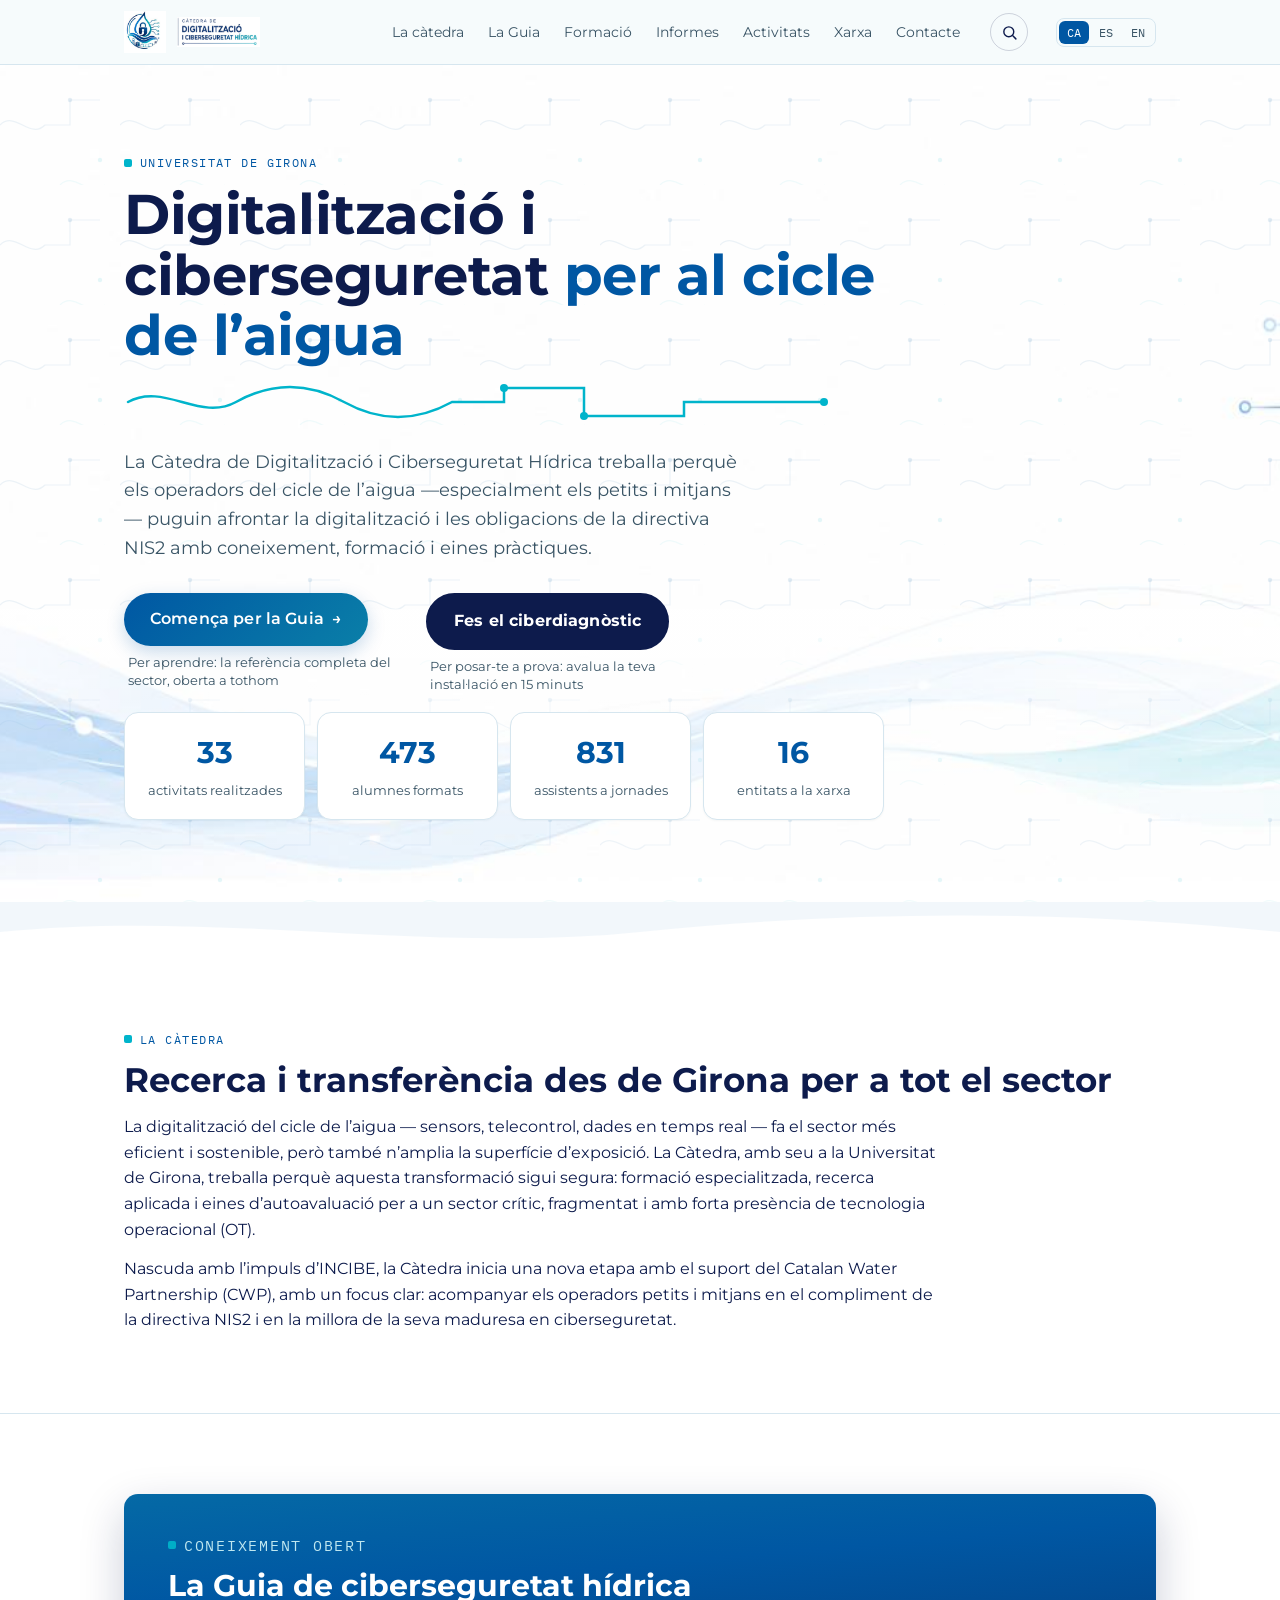
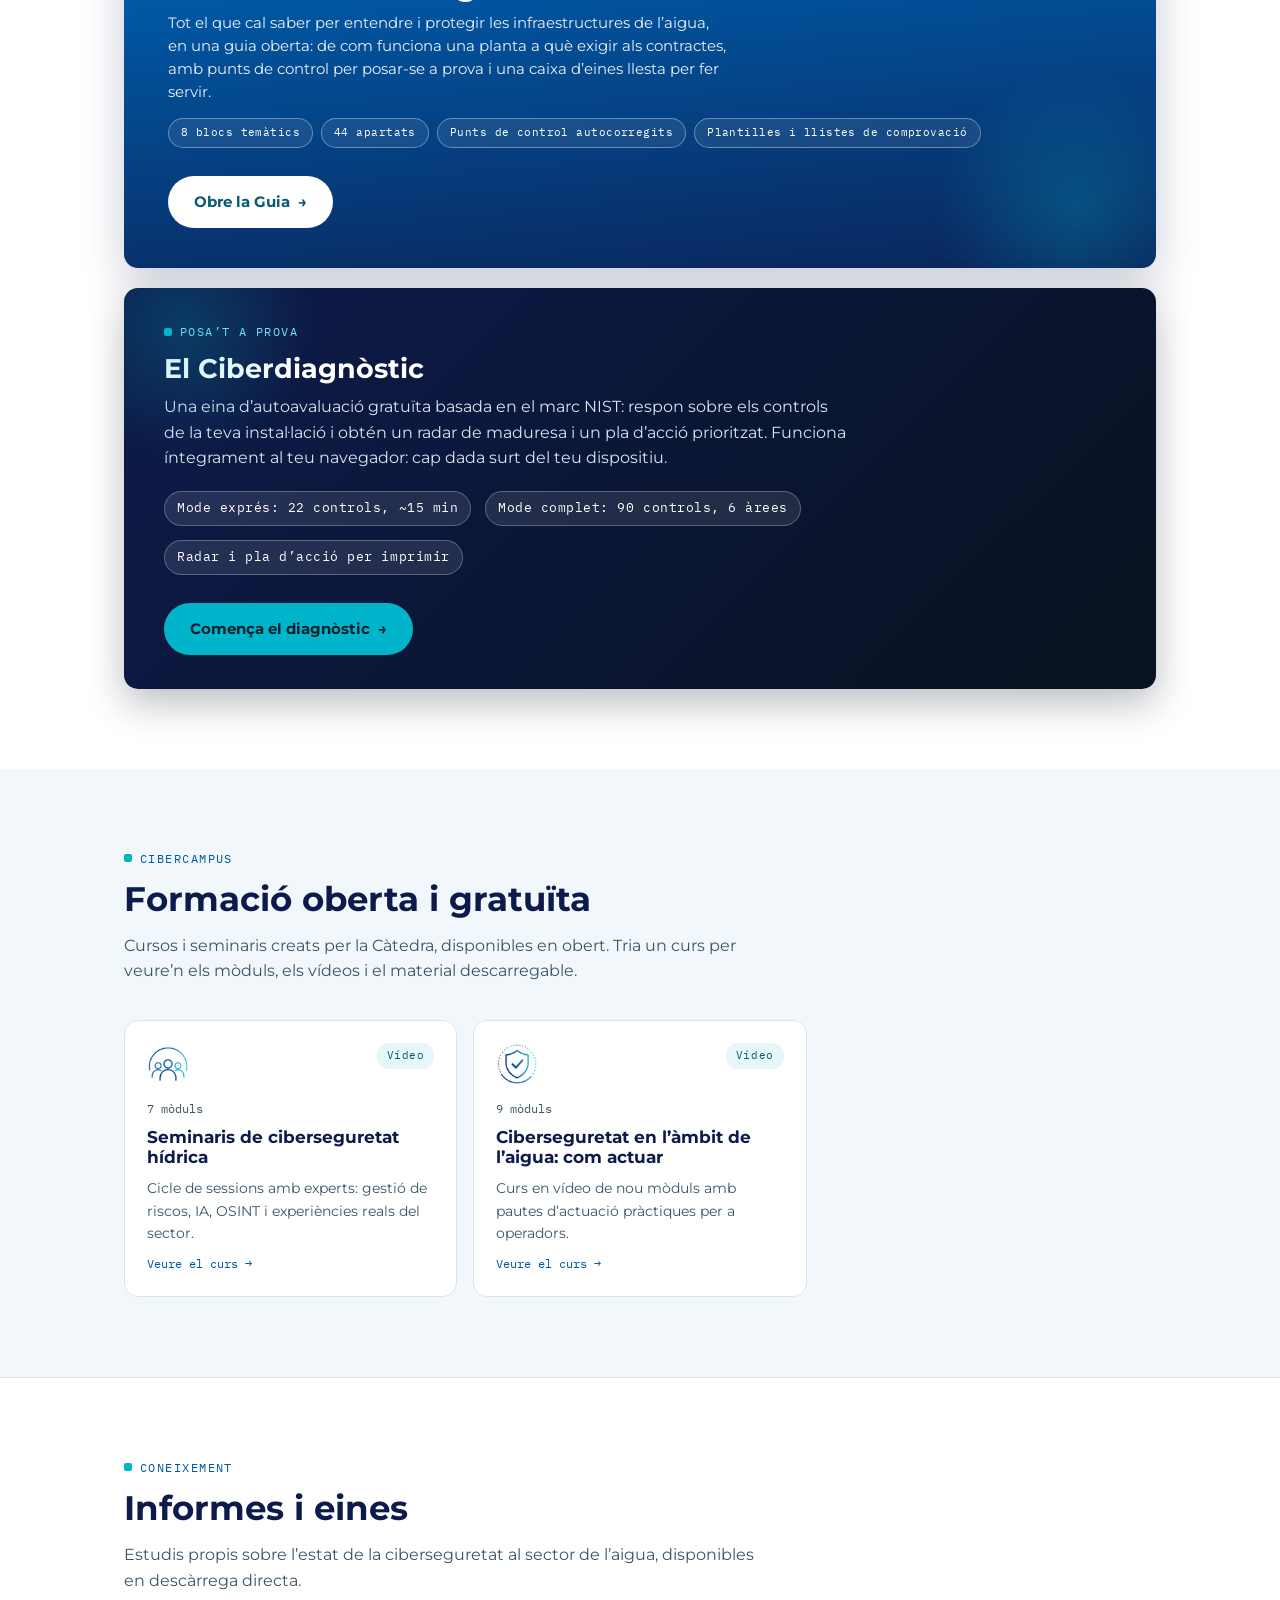
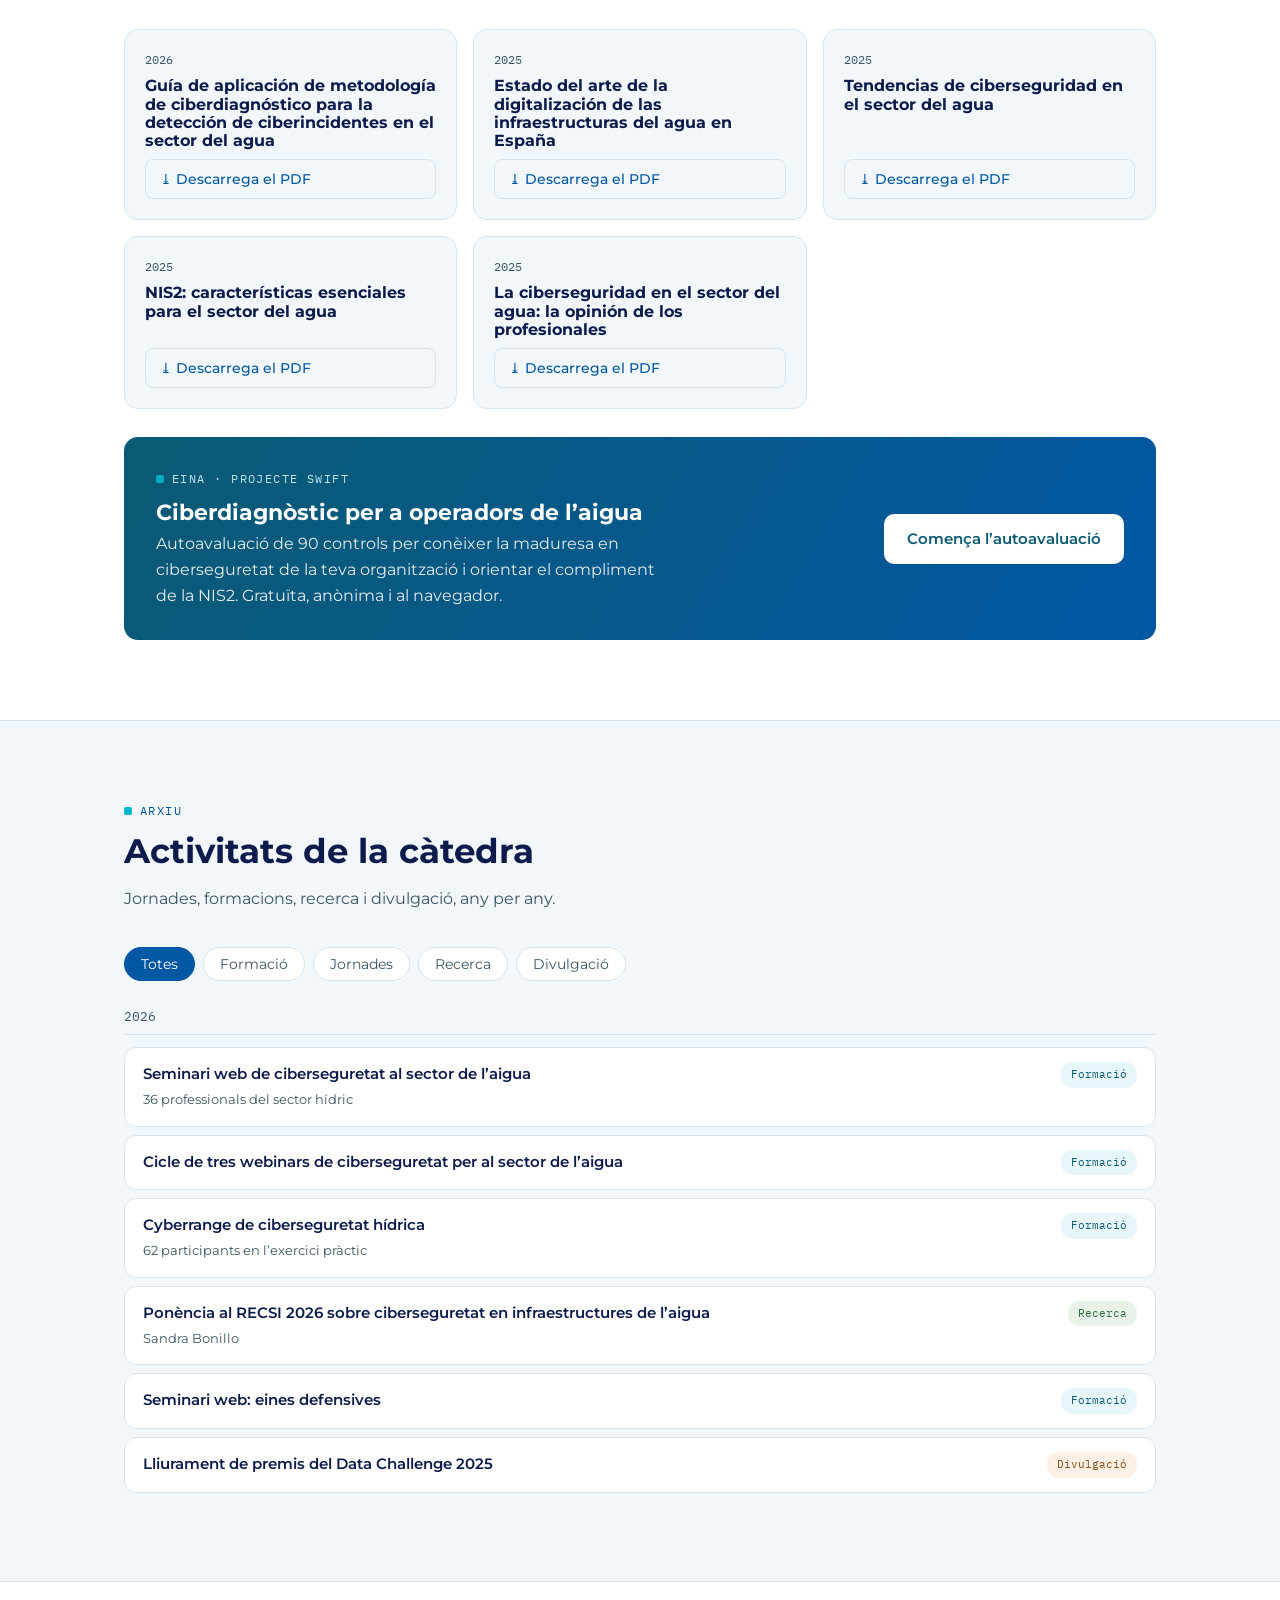
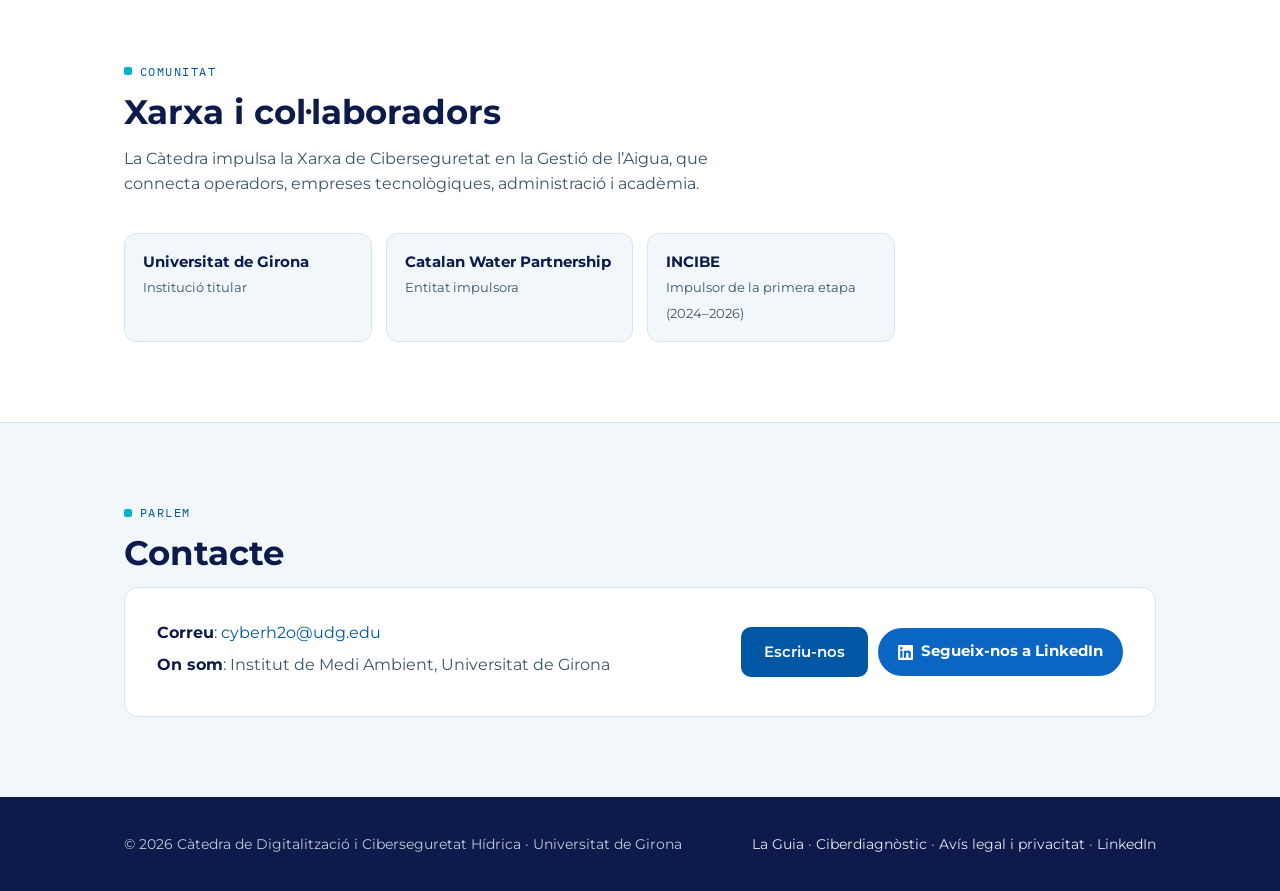
==== commit 3bd0b88a: "Add files via upload" ====
--- a/index.html
+++ b/index.html
@@ -173,15 +173,6 @@
   </div>
 </section>
 
-<section id="publicacions" style="display:none">
-  <div class="contenidor">
-    <p class="eyebrow" data-i18n="pub.eyebrow">LinkedIn</p>
-    <h2 data-i18n="pub.titol">Les nostres publicacions</h2>
-    <div class="pub-grid" id="pub-grid"></div>
-    <p class="pub-peu"><a class="act-enllac" href="https://www.linkedin.com/in/c%C3%A0tedra-digitalitzaci%C3%B3-i-ciberseguretat-de-la-udg-729004420" target="_blank" rel="noopener"><span data-i18n="con.li">Segueix-nos a LinkedIn</span> ⧉</a></p>
-  </div>
-</section>
-
 <section id="xarxa">
   <div class="contenidor">
     <p class="eyebrow" data-i18n="xar.eyebrow">Comunitat</p>
@@ -256,7 +247,7 @@
    TRADUCCIONS D'INTERFÍCIE
    ========================================================= */
 const T = {
- ca:{'hero.cap1':'Per aprendre: la refer\u00e8ncia completa del sector, oberta a tothom','hero.cap2':'Per posar-te a prova: avalua la teva instal\u00b7laci\u00f3 en 15 minuts','diag.eyebrow':'Posa\u2019t a prova','diag.titol':'El Ciberdiagn\u00f2stic','diag.p':'Una eina d\u2019autoavaluaci\u00f3 gratu\u00efta basada en el marc NIST: respon sobre els controls de la teva instal\u00b7laci\u00f3 i obt\u00e9n un radar de maduresa i un pla d\u2019acci\u00f3 prioritzat. Funciona \u00edntegrament al teu navegador: cap dada surt del teu dispositiu.','diag.c1':'Mode expr\u00e9s: 22 controls, ~15 min','diag.c2':'Mode complet: 90 controls, 6 \u00e0rees','diag.c3':'Radar i pla d\u2019acci\u00f3 per imprimir','diag.cta':'Comen\u00e7a el diagn\u00f2stic','act.li':'Veure a LinkedIn','con.li':'Segueix-nos a LinkedIn','pub.eyebrow':'LinkedIn','pub.titol':'Les nostres publicacions','act.mes':'Veure\u2019n m\u00e9s',
+ ca:{'hero.cap1':'Per aprendre: la refer\u00e8ncia completa del sector, oberta a tothom','hero.cap2':'Per posar-te a prova: avalua la teva instal\u00b7laci\u00f3 en 15 minuts','diag.eyebrow':'Posa\u2019t a prova','diag.titol':'El Ciberdiagn\u00f2stic','diag.p':'Una eina d\u2019autoavaluaci\u00f3 gratu\u00efta basada en el marc NIST: respon sobre els controls de la teva instal\u00b7laci\u00f3 i obt\u00e9n un radar de maduresa i un pla d\u2019acci\u00f3 prioritzat. Funciona \u00edntegrament al teu navegador: cap dada surt del teu dispositiu.','diag.c1':'Mode expr\u00e9s: 22 controls, ~15 min','diag.c2':'Mode complet: 90 controls, 6 \u00e0rees','diag.c3':'Radar i pla d\u2019acci\u00f3 per imprimir','diag.cta':'Comen\u00e7a el diagn\u00f2stic','act.li':'Veure a LinkedIn','con.li':'Segueix-nos a LinkedIn','act.mes':'Veure\u2019n m\u00e9s',
   'form.videos':'Formacions en vídeo','form.cursos':'Cursos interactius','nav.sobre':'La càtedra','nav.formacio':'Formació','nav.guia':'La Guia','peu.legal':'Avís legal i privacitat','peu.diag':'Ciberdiagnòstic','peu.guia':'La Guia','nav.informes':'Informes','nav.activitats':'Activitats','nav.xarxa':'Xarxa','nav.contacte':'Contacte',
   'hero.eyebrow':'Universitat de Girona','hero.t1':'Digitalitzaci\u00f3 i ciberseguretat','hero.t2':'per al cicle de l\u2019aigua',
   'hero.sub':'La Càtedra de Digitalització i Ciberseguretat Hídrica treballa perquè els operadors del cicle de l\u2019aigua —especialment els petits i mitjans— puguin afrontar la digitalització i les obligacions de la directiva NIS2 amb coneixement, formació i eines pràctiques.',
@@ -281,7 +272,7 @@
   'ui.original':'Material original (PDF)','ui.moduls':'mòduls','ui.videos':'Vídeo','ui.pdf':'PDF','ui.veure':'Veure el curs','ui.tancar':'Tancar','ui.descarrega':'Descarrega el PDF','ui.tots':'Totes',
   'cat.formacio':'Formació','cat.jornades':'Jornades','cat.recerca':'Recerca','cat.divulgacio':'Divulgació'
  },
- es:{'hero.cap1':'Para aprender: la referencia completa del sector, abierta a todos','hero.cap2':'Para ponerte a prueba: eval\u00faa tu instalaci\u00f3n en 15 minutos','diag.eyebrow':'Ponte a prueba','diag.titol':'El Ciberdiagn\u00f3stico','diag.p':'Una herramienta de autoevaluaci\u00f3n gratuita basada en el marco NIST: responde sobre los controles de tu instalaci\u00f3n y obt\u00e9n un radar de madurez y un plan de acci\u00f3n priorizado. Funciona \u00edntegramente en tu navegador: ning\u00fan dato sale de tu dispositivo.','diag.c1':'Modo expr\u00e9s: 22 controles, ~15 min','diag.c2':'Modo completo: 90 controles, 6 \u00e1reas','diag.c3':'Radar y plan de acci\u00f3n imprimible','diag.cta':'Empieza el diagn\u00f3stico','act.li':'Ver en LinkedIn','con.li':'S\u00edguenos en LinkedIn','pub.eyebrow':'LinkedIn','pub.titol':'Nuestras publicaciones','act.mes':'Ver m\u00e1s',
+ es:{'hero.cap1':'Para aprender: la referencia completa del sector, abierta a todos','hero.cap2':'Para ponerte a prueba: eval\u00faa tu instalaci\u00f3n en 15 minutos','diag.eyebrow':'Ponte a prueba','diag.titol':'El Ciberdiagn\u00f3stico','diag.p':'Una herramienta de autoevaluaci\u00f3n gratuita basada en el marco NIST: responde sobre los controles de tu instalaci\u00f3n y obt\u00e9n un radar de madurez y un plan de acci\u00f3n priorizado. Funciona \u00edntegramente en tu navegador: ning\u00fan dato sale de tu dispositivo.','diag.c1':'Modo expr\u00e9s: 22 controles, ~15 min','diag.c2':'Modo completo: 90 controles, 6 \u00e1reas','diag.c3':'Radar y plan de acci\u00f3n imprimible','diag.cta':'Empieza el diagn\u00f3stico','act.li':'Ver en LinkedIn','con.li':'S\u00edguenos en LinkedIn','act.mes':'Ver m\u00e1s',
   'form.videos':'Formaciones en vídeo','form.cursos':'Cursos interactivos','nav.sobre':'La cátedra','nav.formacio':'Formación','nav.guia':'La Guía','peu.legal':'Aviso legal y privacidad','peu.diag':'Ciberdiagnóstico','peu.guia':'La Guía','nav.informes':'Informes','nav.activitats':'Actividades','nav.xarxa':'Red','nav.contacte':'Contacto',
   'hero.eyebrow':'Universitat de Girona','hero.t1':'Digitalizaci\u00f3n y ciberseguridad','hero.t2':'para el ciclo del agua',
   'hero.sub':'La Cátedra de Digitalización y Ciberseguridad Hídrica trabaja para que los operadores del ciclo del agua —especialmente los pequeños y medianos— puedan afrontar la digitalización y las obligaciones de la directiva NIS2 con conocimiento, formación y herramientas prácticas.',
@@ -306,7 +297,7 @@
   'ui.original':'Material original (PDF)','ui.moduls':'módulos','ui.videos':'Vídeo','ui.pdf':'PDF','ui.veure':'Ver el curso','ui.tancar':'Cerrar','ui.descarrega':'Descarga el PDF','ui.tots':'Todas',
   'cat.formacio':'Formación','cat.jornades':'Jornadas','cat.recerca':'Investigación','cat.divulgacio':'Divulgación'
  },
- en:{'hero.cap1':'To learn: the sector\u2019s complete reference, open to everyone','hero.cap2':'To test yourself: assess your facility in 15 minutes','diag.eyebrow':'Test yourself','diag.titol':'The Cyberdiagnostic','diag.p':'A free self-assessment tool based on the NIST framework: answer questions about your facility\u2019s controls and get a maturity radar and a prioritised action plan. It runs entirely in your browser: no data leaves your device.','diag.c1':'Express mode: 22 controls, ~15 min','diag.c2':'Full mode: 90 controls, 6 areas','diag.c3':'Printable radar and action plan','diag.cta':'Start the diagnostic','act.li':'View on LinkedIn','con.li':'Follow us on LinkedIn','pub.eyebrow':'LinkedIn','pub.titol':'Our posts','act.mes':'Read more',
+ en:{'hero.cap1':'To learn: the sector\u2019s complete reference, open to everyone','hero.cap2':'To test yourself: assess your facility in 15 minutes','diag.eyebrow':'Test yourself','diag.titol':'The Cyberdiagnostic','diag.p':'A free self-assessment tool based on the NIST framework: answer questions about your facility\u2019s controls and get a maturity radar and a prioritised action plan. It runs entirely in your browser: no data leaves your device.','diag.c1':'Express mode: 22 controls, ~15 min','diag.c2':'Full mode: 90 controls, 6 areas','diag.c3':'Printable radar and action plan','diag.cta':'Start the diagnostic','act.li':'View on LinkedIn','con.li':'Follow us on LinkedIn','act.mes':'Read more',
   'form.videos':'Video training','form.cursos':'Interactive courses','nav.sobre':'About','nav.formacio':'Training','nav.guia':'The Guide','peu.legal':'Legal notice and privacy','peu.diag':'Cyber check-up','peu.guia':'The Guide','nav.informes':'Reports','nav.activitats':'Activities','nav.xarxa':'Network','nav.contacte':'Contact',
   'hero.eyebrow':'Universitat de Girona','hero.t1':'Digitalisation and cybersecurity','hero.t2':'for the water cycle',
   'hero.sub':'The Chair in Digitalisation and Water Cybersecurity works so that water-cycle operators — especially small and mid-sized ones — can face digitalisation and NIS2 obligations with knowledge, training and practical tools.',
@@ -582,26 +573,5 @@
   });
 })();
 </script>
-<script>
-// PUBLICACIONS DE LINKEDIN — per afegir-ne una:
-//  1) puja la foto a la carpeta fotos/ del repositori (upload/main/fotos)
-//  2) afegeix una entrada AL PRINCIPI d'aquest array:
-//     {img:'fotos/nom-de-la-foto.jpg', t:'Text curt de la publicaci\u00f3', d:'2026-07-20', url:'https://www.linkedin.com/posts/...'}
-var PUBLICACIONS = [
-];
-(function(){
-  if (!PUBLICACIONS.length) return;
-  var sec = document.getElementById('publicacions'); sec.style.display = '';
-  var g = document.getElementById('pub-grid'), h = '';
-  PUBLICACIONS.slice(0, 6).forEach(function(pb){
-    h += '<a class="pub-card" href="' + pb.url + '" target="_blank" rel="noopener">'
-      + '<img src="' + pb.img + '" alt="" loading="lazy">'
-      + '<span class="pub-cos"><small>' + (pb.d || '') + '</small>'
-      + '<span class="pub-txt">' + pb.t + '</span>'
-      + '<span class="act-enllac"><span data-i18n="act.li">Veure a LinkedIn</span> \u29c9</span></span></a>';
-  });
-  g.innerHTML = h.replace(/\\u29c9/g, '\u29c9');
-})();
-</script>
 </body>
 </html>
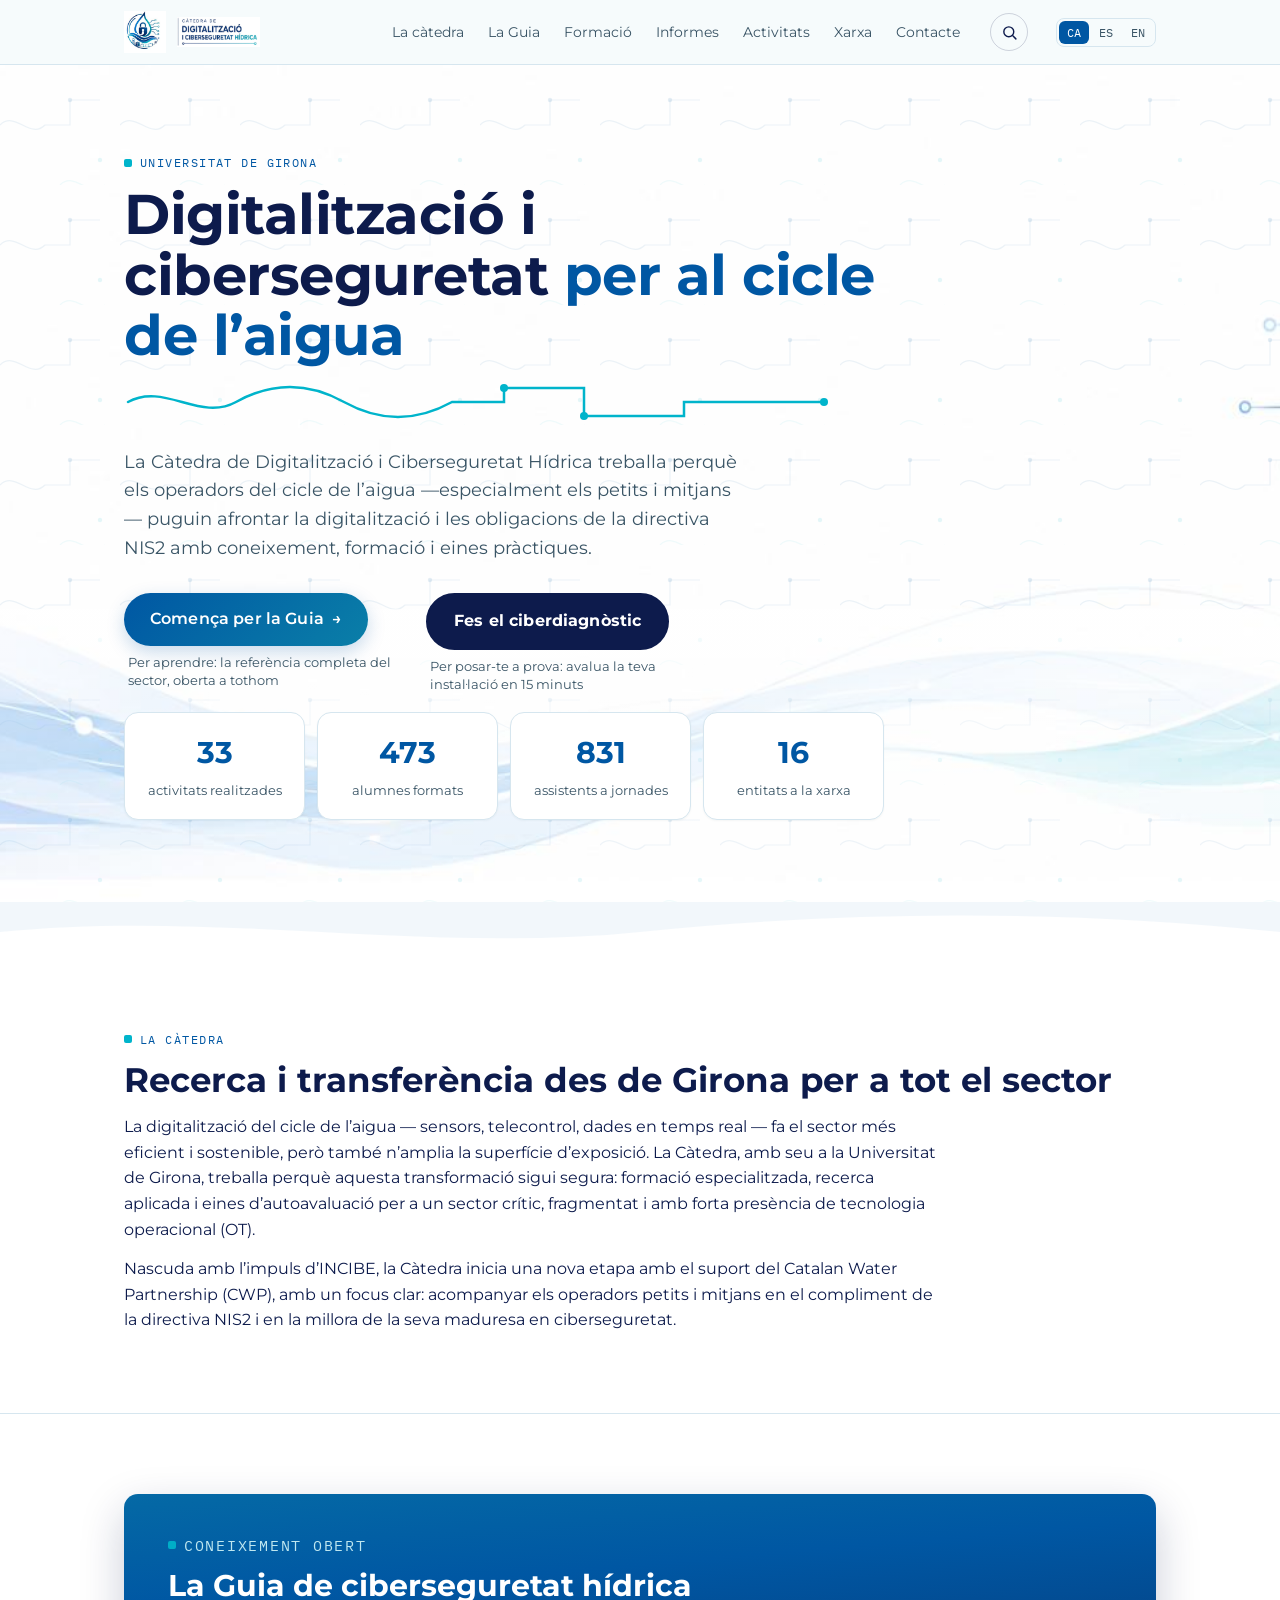
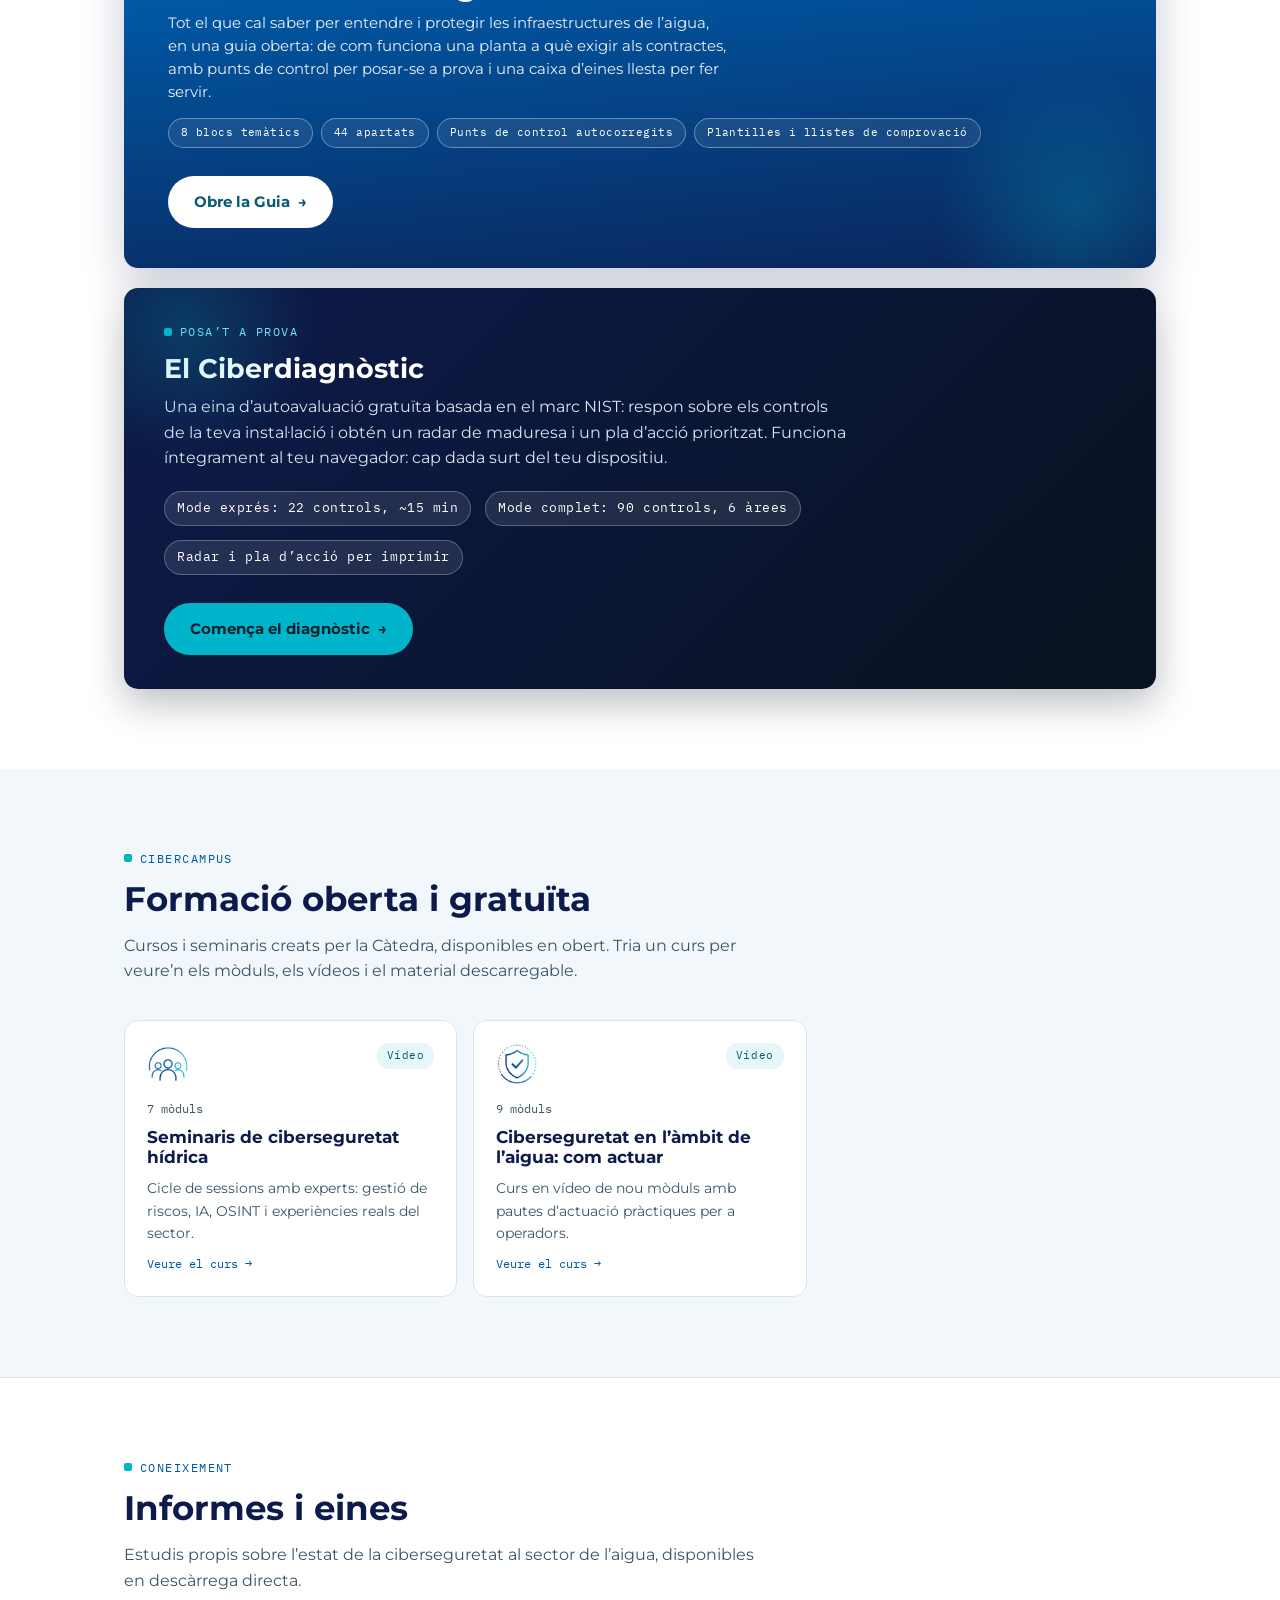
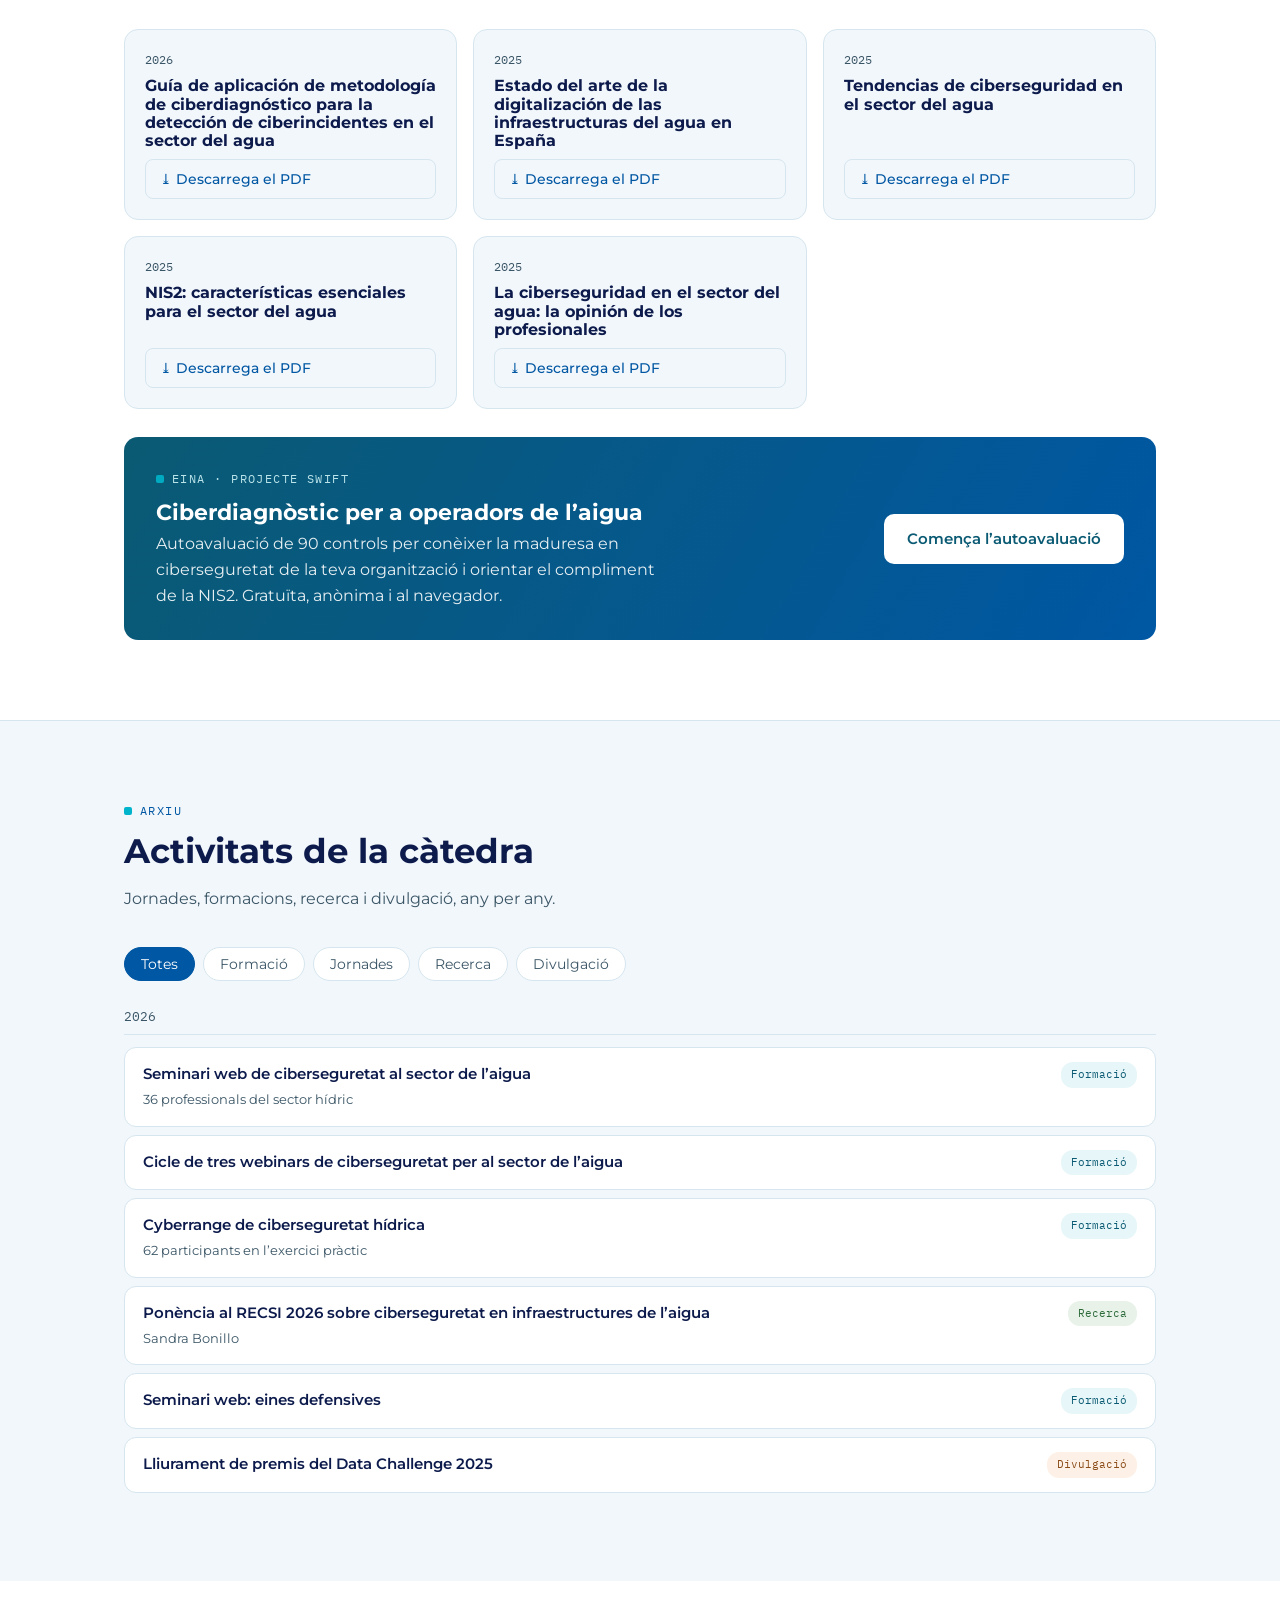
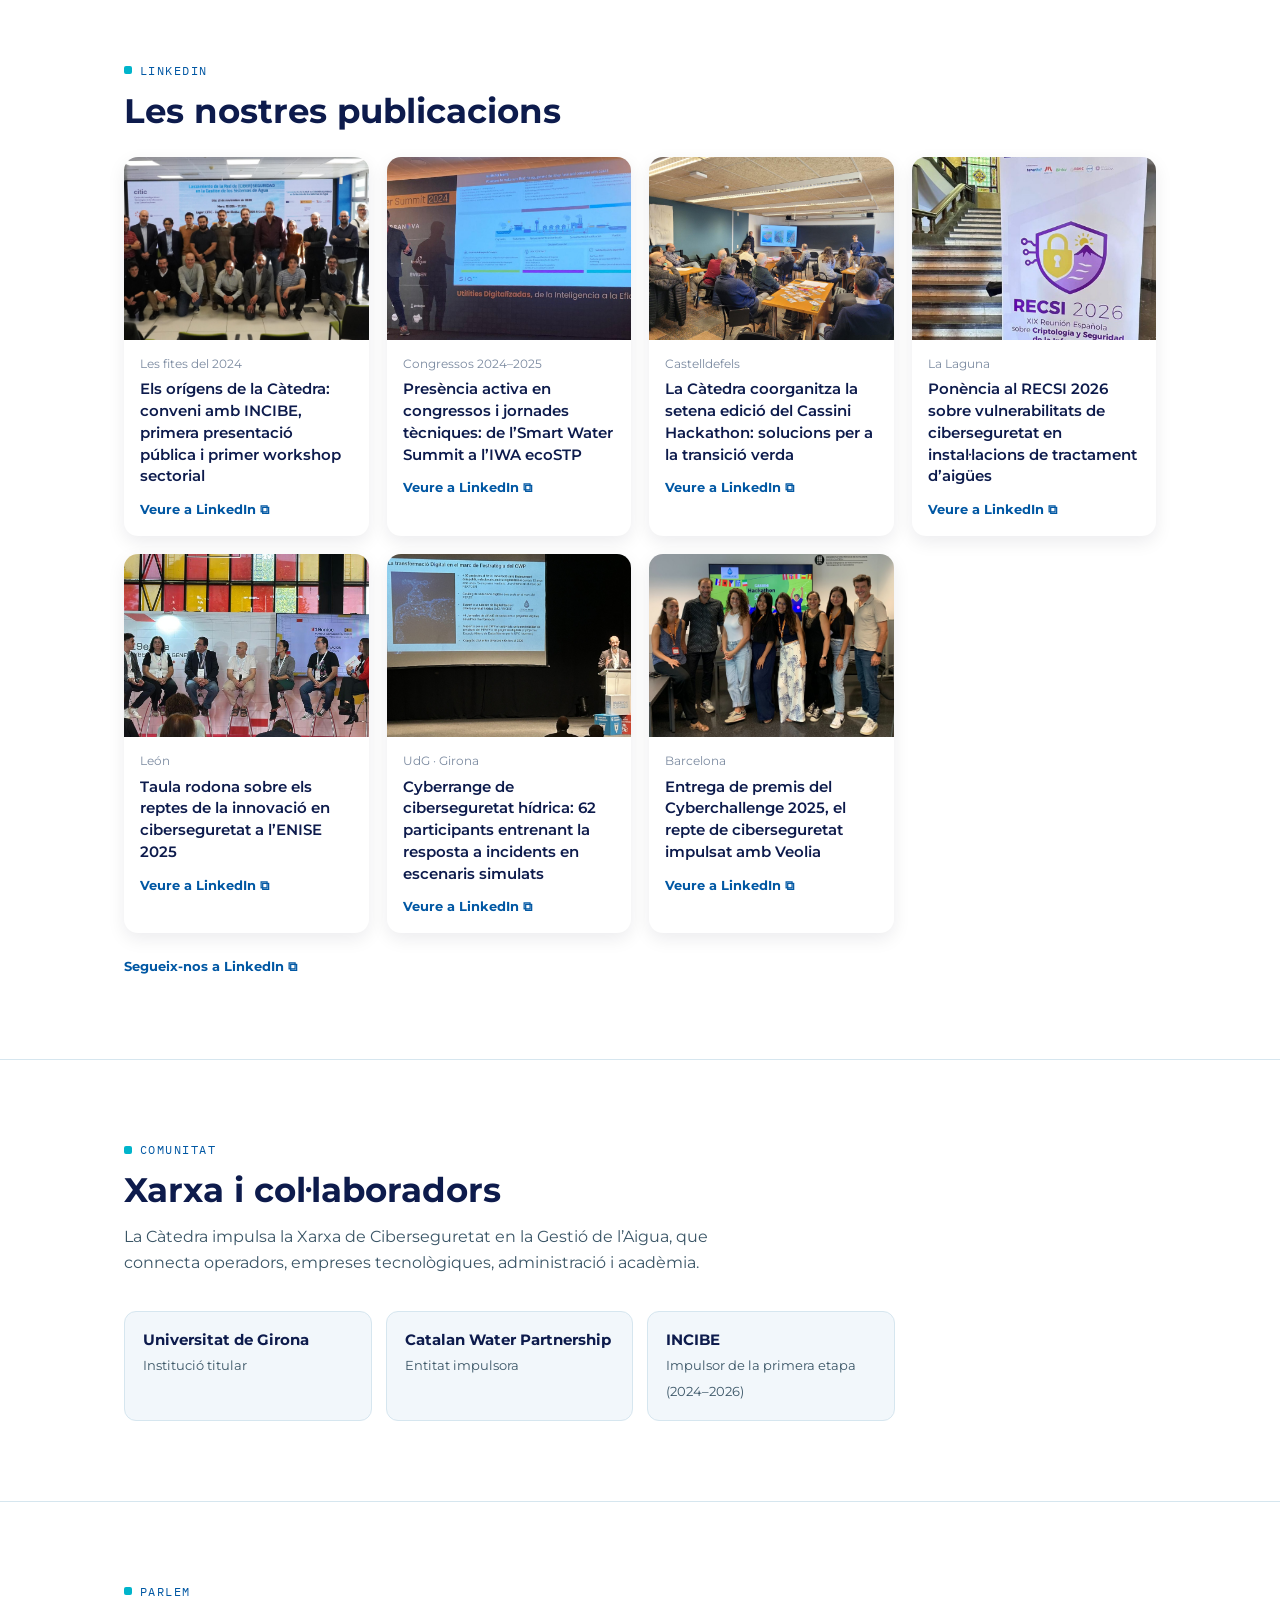
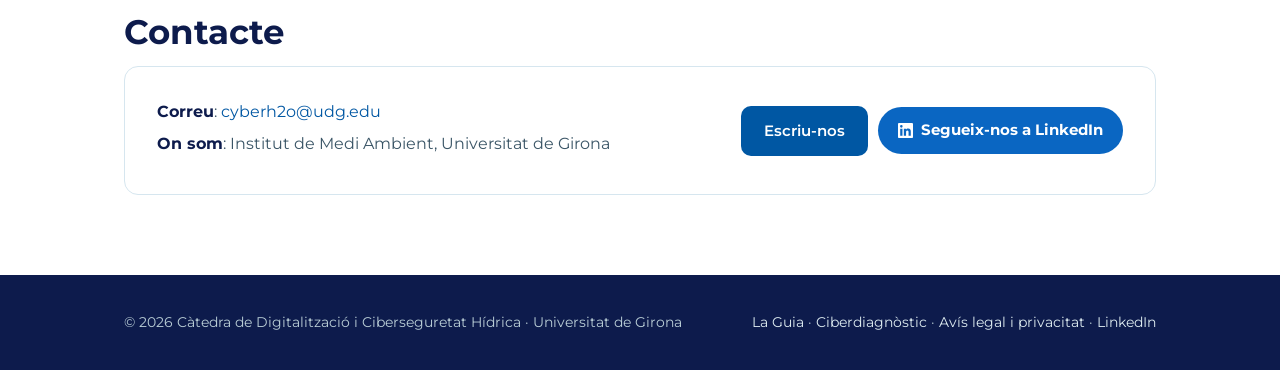
==== commit 5b126dca: "Add files via upload" ====
--- a/index.html
+++ b/index.html
@@ -173,6 +173,15 @@
   </div>
 </section>
 
+<section id="publicacions" style="display:none">
+  <div class="contenidor">
+    <p class="eyebrow" data-i18n="pub.eyebrow">LinkedIn</p>
+    <h2 data-i18n="pub.titol">Les nostres publicacions</h2>
+    <div class="pub-grid" id="pub-grid"></div>
+    <p class="pub-peu"><a class="act-enllac" href="https://www.linkedin.com/in/c%C3%A0tedra-digitalitzaci%C3%B3-i-ciberseguretat-de-la-udg-729004420" target="_blank" rel="noopener"><span data-i18n="con.li">Segueix-nos a LinkedIn</span> ⧉</a></p>
+  </div>
+</section>
+
 <section id="xarxa">
   <div class="contenidor">
     <p class="eyebrow" data-i18n="xar.eyebrow">Comunitat</p>
@@ -247,7 +256,7 @@
    TRADUCCIONS D'INTERFÍCIE
    ========================================================= */
 const T = {
- ca:{'hero.cap1':'Per aprendre: la refer\u00e8ncia completa del sector, oberta a tothom','hero.cap2':'Per posar-te a prova: avalua la teva instal\u00b7laci\u00f3 en 15 minuts','diag.eyebrow':'Posa\u2019t a prova','diag.titol':'El Ciberdiagn\u00f2stic','diag.p':'Una eina d\u2019autoavaluaci\u00f3 gratu\u00efta basada en el marc NIST: respon sobre els controls de la teva instal\u00b7laci\u00f3 i obt\u00e9n un radar de maduresa i un pla d\u2019acci\u00f3 prioritzat. Funciona \u00edntegrament al teu navegador: cap dada surt del teu dispositiu.','diag.c1':'Mode expr\u00e9s: 22 controls, ~15 min','diag.c2':'Mode complet: 90 controls, 6 \u00e0rees','diag.c3':'Radar i pla d\u2019acci\u00f3 per imprimir','diag.cta':'Comen\u00e7a el diagn\u00f2stic','act.li':'Veure a LinkedIn','con.li':'Segueix-nos a LinkedIn','act.mes':'Veure\u2019n m\u00e9s',
+ ca:{'hero.cap1':'Per aprendre: la refer\u00e8ncia completa del sector, oberta a tothom','hero.cap2':'Per posar-te a prova: avalua la teva instal\u00b7laci\u00f3 en 15 minuts','diag.eyebrow':'Posa\u2019t a prova','diag.titol':'El Ciberdiagn\u00f2stic','diag.p':'Una eina d\u2019autoavaluaci\u00f3 gratu\u00efta basada en el marc NIST: respon sobre els controls de la teva instal\u00b7laci\u00f3 i obt\u00e9n un radar de maduresa i un pla d\u2019acci\u00f3 prioritzat. Funciona \u00edntegrament al teu navegador: cap dada surt del teu dispositiu.','diag.c1':'Mode expr\u00e9s: 22 controls, ~15 min','diag.c2':'Mode complet: 90 controls, 6 \u00e0rees','diag.c3':'Radar i pla d\u2019acci\u00f3 per imprimir','diag.cta':'Comen\u00e7a el diagn\u00f2stic','act.li':'Veure a LinkedIn','con.li':'Segueix-nos a LinkedIn','pub.eyebrow':'LinkedIn','pub.titol':'Les nostres publicacions','act.mes':'Veure\u2019n m\u00e9s',
   'form.videos':'Formacions en vídeo','form.cursos':'Cursos interactius','nav.sobre':'La càtedra','nav.formacio':'Formació','nav.guia':'La Guia','peu.legal':'Avís legal i privacitat','peu.diag':'Ciberdiagnòstic','peu.guia':'La Guia','nav.informes':'Informes','nav.activitats':'Activitats','nav.xarxa':'Xarxa','nav.contacte':'Contacte',
   'hero.eyebrow':'Universitat de Girona','hero.t1':'Digitalitzaci\u00f3 i ciberseguretat','hero.t2':'per al cicle de l\u2019aigua',
   'hero.sub':'La Càtedra de Digitalització i Ciberseguretat Hídrica treballa perquè els operadors del cicle de l\u2019aigua —especialment els petits i mitjans— puguin afrontar la digitalització i les obligacions de la directiva NIS2 amb coneixement, formació i eines pràctiques.',
@@ -272,7 +281,7 @@
   'ui.original':'Material original (PDF)','ui.moduls':'mòduls','ui.videos':'Vídeo','ui.pdf':'PDF','ui.veure':'Veure el curs','ui.tancar':'Tancar','ui.descarrega':'Descarrega el PDF','ui.tots':'Totes',
   'cat.formacio':'Formació','cat.jornades':'Jornades','cat.recerca':'Recerca','cat.divulgacio':'Divulgació'
  },
- es:{'hero.cap1':'Para aprender: la referencia completa del sector, abierta a todos','hero.cap2':'Para ponerte a prueba: eval\u00faa tu instalaci\u00f3n en 15 minutos','diag.eyebrow':'Ponte a prueba','diag.titol':'El Ciberdiagn\u00f3stico','diag.p':'Una herramienta de autoevaluaci\u00f3n gratuita basada en el marco NIST: responde sobre los controles de tu instalaci\u00f3n y obt\u00e9n un radar de madurez y un plan de acci\u00f3n priorizado. Funciona \u00edntegramente en tu navegador: ning\u00fan dato sale de tu dispositivo.','diag.c1':'Modo expr\u00e9s: 22 controles, ~15 min','diag.c2':'Modo completo: 90 controles, 6 \u00e1reas','diag.c3':'Radar y plan de acci\u00f3n imprimible','diag.cta':'Empieza el diagn\u00f3stico','act.li':'Ver en LinkedIn','con.li':'S\u00edguenos en LinkedIn','act.mes':'Ver m\u00e1s',
+ es:{'hero.cap1':'Para aprender: la referencia completa del sector, abierta a todos','hero.cap2':'Para ponerte a prueba: eval\u00faa tu instalaci\u00f3n en 15 minutos','diag.eyebrow':'Ponte a prueba','diag.titol':'El Ciberdiagn\u00f3stico','diag.p':'Una herramienta de autoevaluaci\u00f3n gratuita basada en el marco NIST: responde sobre los controles de tu instalaci\u00f3n y obt\u00e9n un radar de madurez y un plan de acci\u00f3n priorizado. Funciona \u00edntegramente en tu navegador: ning\u00fan dato sale de tu dispositivo.','diag.c1':'Modo expr\u00e9s: 22 controles, ~15 min','diag.c2':'Modo completo: 90 controles, 6 \u00e1reas','diag.c3':'Radar y plan de acci\u00f3n imprimible','diag.cta':'Empieza el diagn\u00f3stico','act.li':'Ver en LinkedIn','con.li':'S\u00edguenos en LinkedIn','pub.eyebrow':'LinkedIn','pub.titol':'Nuestras publicaciones','act.mes':'Ver m\u00e1s',
   'form.videos':'Formaciones en vídeo','form.cursos':'Cursos interactivos','nav.sobre':'La cátedra','nav.formacio':'Formación','nav.guia':'La Guía','peu.legal':'Aviso legal y privacidad','peu.diag':'Ciberdiagnóstico','peu.guia':'La Guía','nav.informes':'Informes','nav.activitats':'Actividades','nav.xarxa':'Red','nav.contacte':'Contacto',
   'hero.eyebrow':'Universitat de Girona','hero.t1':'Digitalizaci\u00f3n y ciberseguridad','hero.t2':'para el ciclo del agua',
   'hero.sub':'La Cátedra de Digitalización y Ciberseguridad Hídrica trabaja para que los operadores del ciclo del agua —especialmente los pequeños y medianos— puedan afrontar la digitalización y las obligaciones de la directiva NIS2 con conocimiento, formación y herramientas prácticas.',
@@ -297,7 +306,7 @@
   'ui.original':'Material original (PDF)','ui.moduls':'módulos','ui.videos':'Vídeo','ui.pdf':'PDF','ui.veure':'Ver el curso','ui.tancar':'Cerrar','ui.descarrega':'Descarga el PDF','ui.tots':'Todas',
   'cat.formacio':'Formación','cat.jornades':'Jornadas','cat.recerca':'Investigación','cat.divulgacio':'Divulgación'
  },
- en:{'hero.cap1':'To learn: the sector\u2019s complete reference, open to everyone','hero.cap2':'To test yourself: assess your facility in 15 minutes','diag.eyebrow':'Test yourself','diag.titol':'The Cyberdiagnostic','diag.p':'A free self-assessment tool based on the NIST framework: answer questions about your facility\u2019s controls and get a maturity radar and a prioritised action plan. It runs entirely in your browser: no data leaves your device.','diag.c1':'Express mode: 22 controls, ~15 min','diag.c2':'Full mode: 90 controls, 6 areas','diag.c3':'Printable radar and action plan','diag.cta':'Start the diagnostic','act.li':'View on LinkedIn','con.li':'Follow us on LinkedIn','act.mes':'Read more',
+ en:{'hero.cap1':'To learn: the sector\u2019s complete reference, open to everyone','hero.cap2':'To test yourself: assess your facility in 15 minutes','diag.eyebrow':'Test yourself','diag.titol':'The Cyberdiagnostic','diag.p':'A free self-assessment tool based on the NIST framework: answer questions about your facility\u2019s controls and get a maturity radar and a prioritised action plan. It runs entirely in your browser: no data leaves your device.','diag.c1':'Express mode: 22 controls, ~15 min','diag.c2':'Full mode: 90 controls, 6 areas','diag.c3':'Printable radar and action plan','diag.cta':'Start the diagnostic','act.li':'View on LinkedIn','con.li':'Follow us on LinkedIn','pub.eyebrow':'LinkedIn','pub.titol':'Our posts','act.mes':'Read more',
   'form.videos':'Video training','form.cursos':'Interactive courses','nav.sobre':'About','nav.formacio':'Training','nav.guia':'The Guide','peu.legal':'Legal notice and privacy','peu.diag':'Cyber check-up','peu.guia':'The Guide','nav.informes':'Reports','nav.activitats':'Activities','nav.xarxa':'Network','nav.contacte':'Contact',
   'hero.eyebrow':'Universitat de Girona','hero.t1':'Digitalisation and cybersecurity','hero.t2':'for the water cycle',
   'hero.sub':'The Chair in Digitalisation and Water Cybersecurity works so that water-cycle operators — especially small and mid-sized ones — can face digitalisation and NIS2 obligations with knowledge, training and practical tools.',
@@ -573,5 +582,33 @@
   });
 })();
 </script>
+<script>
+// PUBLICACIONS DE LINKEDIN — per afegir-ne una:
+//  1) puja la foto a la carpeta fotos/ del repositori (upload/main/fotos)
+//  2) afegeix una entrada AL PRINCIPI d'aquest array:
+//     {img:'fotos/nom-de-la-foto.jpg', t:'Text curt de la publicaci\u00f3', d:'2026-07-20', url:'https://www.linkedin.com/posts/...'}
+var PUBLICACIONS = [
+ {img:'fotos/CIT09386-2048x925.jpg', t:'Els orígens de la Càtedra: conveni amb INCIBE, primera presentació pública i primer workshop sectorial', d:'Les fites del 2024', url:'https://www.linkedin.com/posts/cyberh2o_caeqtedradigitalitzaciaej-ciberseguretat-ugcPost-7481717711450968064-KmwB'},
+ {img:'fotos/sws.jpeg', t:'Presència activa en congressos i jornades tècniques: de l’Smart Water Summit a l’IWA ecoSTP', d:'Congressos 2024–2025', url:'https://www.linkedin.com/posts/cyberh2o_caeqtedradigitalitzaciaej-ciberseguretat-ugcPost-7481737356534820864-l0V3'},
+ {img:'fotos/58bc9f4f-ca30-4b09-b682-fbb3c197e011.jpg', t:'La Càtedra coorganitza la setena edició del Cassini Hackathon: solucions per a la transició verda', d:'Castelldefels', url:'https://www.linkedin.com/posts/cyberh2o_pladerecuperaciaej-nextgenerationeu-cassinihackathon-activity-7481720918663270400-Ksiu'},
+ {img:'fotos/1774353767435.jpeg', t:'Ponència al RECSI 2026 sobre vulnerabilitats de ciberseguretat en instal·lacions de tractament d’aigües', d:'La Laguna', url:'https://www.linkedin.com/posts/cyberh2o_pladerecuperaciaej-nextgenerationeu-recsi2026-activity-7481718442727903232-uiJF'},
+ {img:'fotos/PHOTO-2025-10-15-13-44-07.jpg', t:'Taula rodona sobre els reptes de la innovació en ciberseguretat a l’ENISE 2025', d:'León', url:'https://www.linkedin.com/posts/cyberh2o_pladerecuperaciaej-nextgenerationeu-enise2025-ugcPost-7481716004264292353-jMyY'},
+ {img:'fotos/IMG_5643-2048x1536.jpg', t:'Cyberrange de ciberseguretat hídrica: 62 participants entrenant la resposta a incidents en escenaris simulats', d:'UdG · Girona', url:'https://www.linkedin.com/posts/cyberh2o_pladerecuperaciaej-nextgenerationeu-cyberrange-activity-7481713260384223233-UySA'},
+ {img:'fotos/1C7E363C-3B4B-425E-9E23-F7ACE73B8E70.jpeg', t:'Entrega de premis del Cyberchallenge 2025, el repte de ciberseguretat impulsat amb Veolia', d:'Barcelona', url:'https://www.linkedin.com/posts/cyberh2o_pladerecuperaciaej-nextgenerationeu-cyberchallenge-ugcPost-7481712221958578176-FkPv'},
+];
+(function(){
+  if (!PUBLICACIONS.length) return;
+  var sec = document.getElementById('publicacions'); sec.style.display = '';
+  var g = document.getElementById('pub-grid'), h = '';
+  PUBLICACIONS.slice(0, 12).forEach(function(pb){
+    h += '<a class="pub-card" href="' + pb.url + '" target="_blank" rel="noopener">'
+      + '<img src="' + pb.img + '" alt="" loading="lazy">'
+      + '<span class="pub-cos"><small>' + (pb.d || '') + '</small>'
+      + '<span class="pub-txt">' + pb.t + '</span>'
+      + '<span class="act-enllac"><span data-i18n="act.li">Veure a LinkedIn</span> \u29c9</span></span></a>';
+  });
+  g.innerHTML = h.replace(/\\u29c9/g, '\u29c9');
+})();
+</script>
 </body>
 </html>
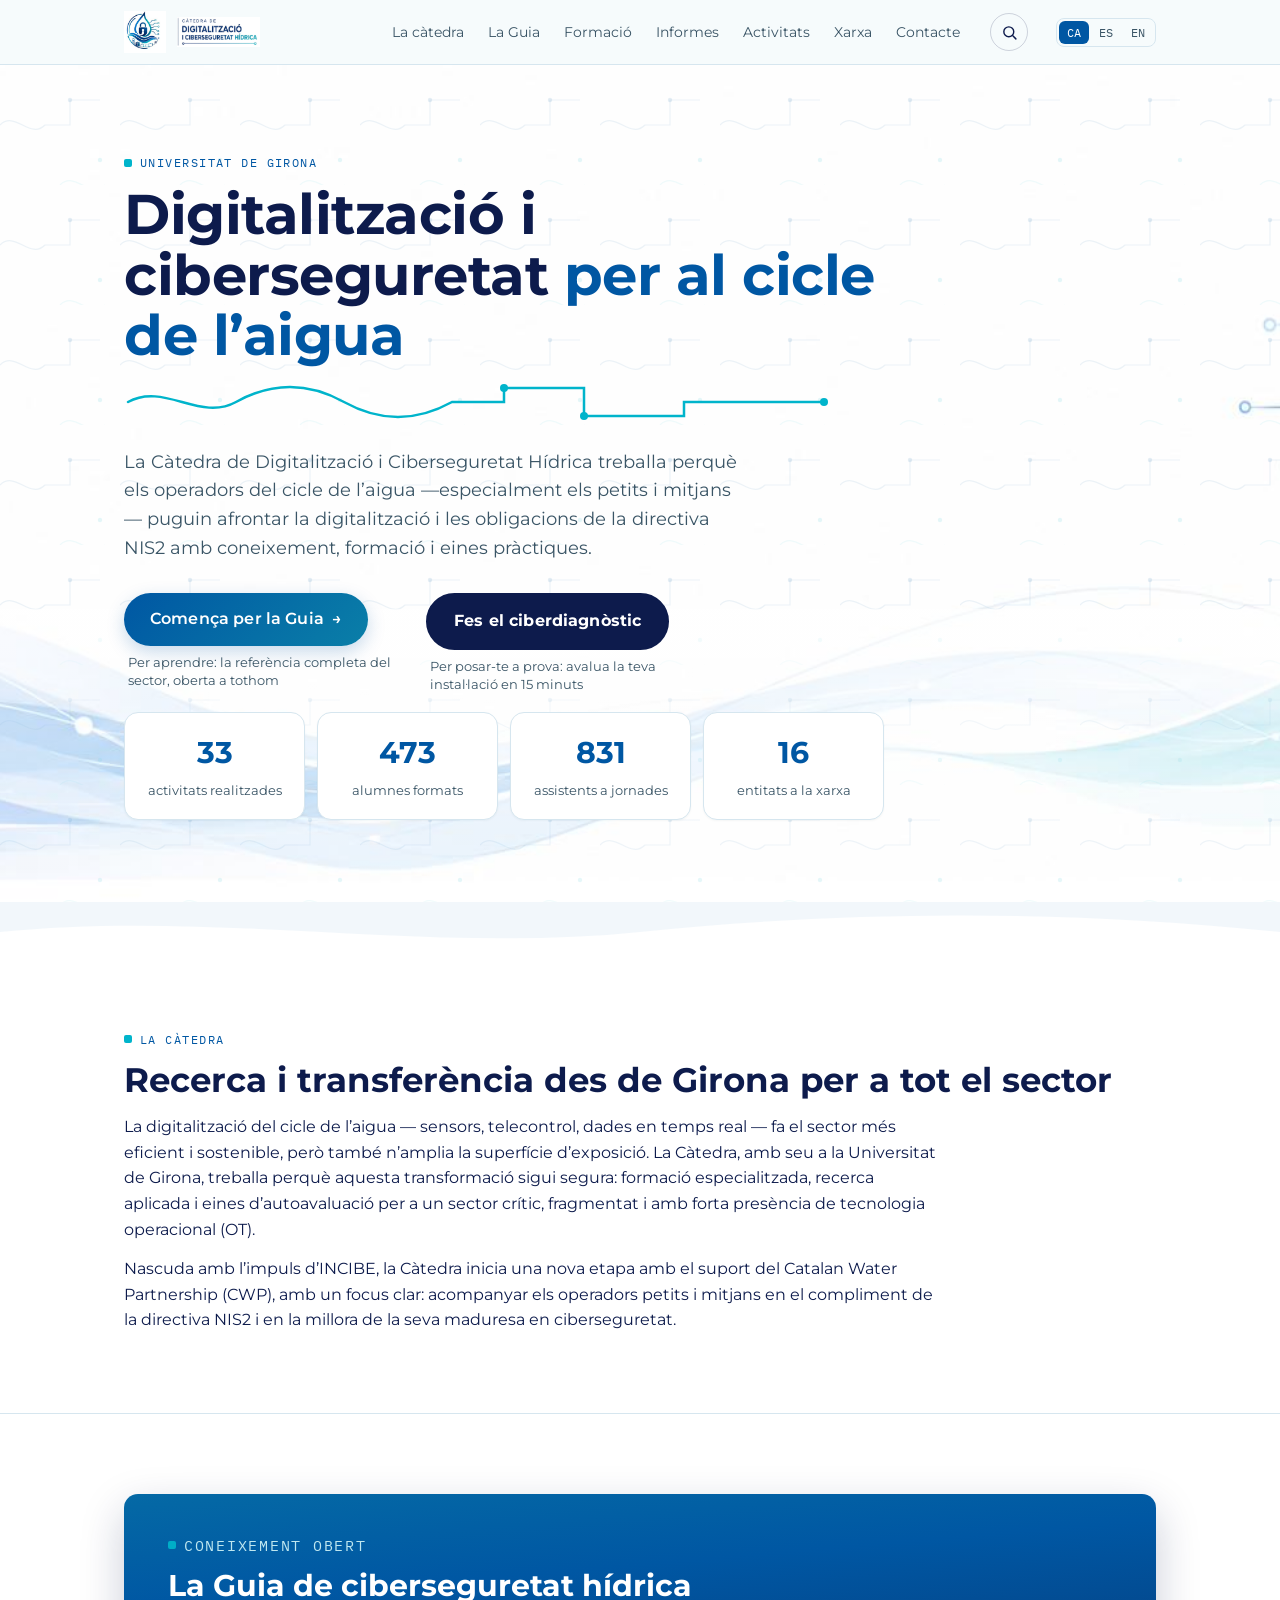
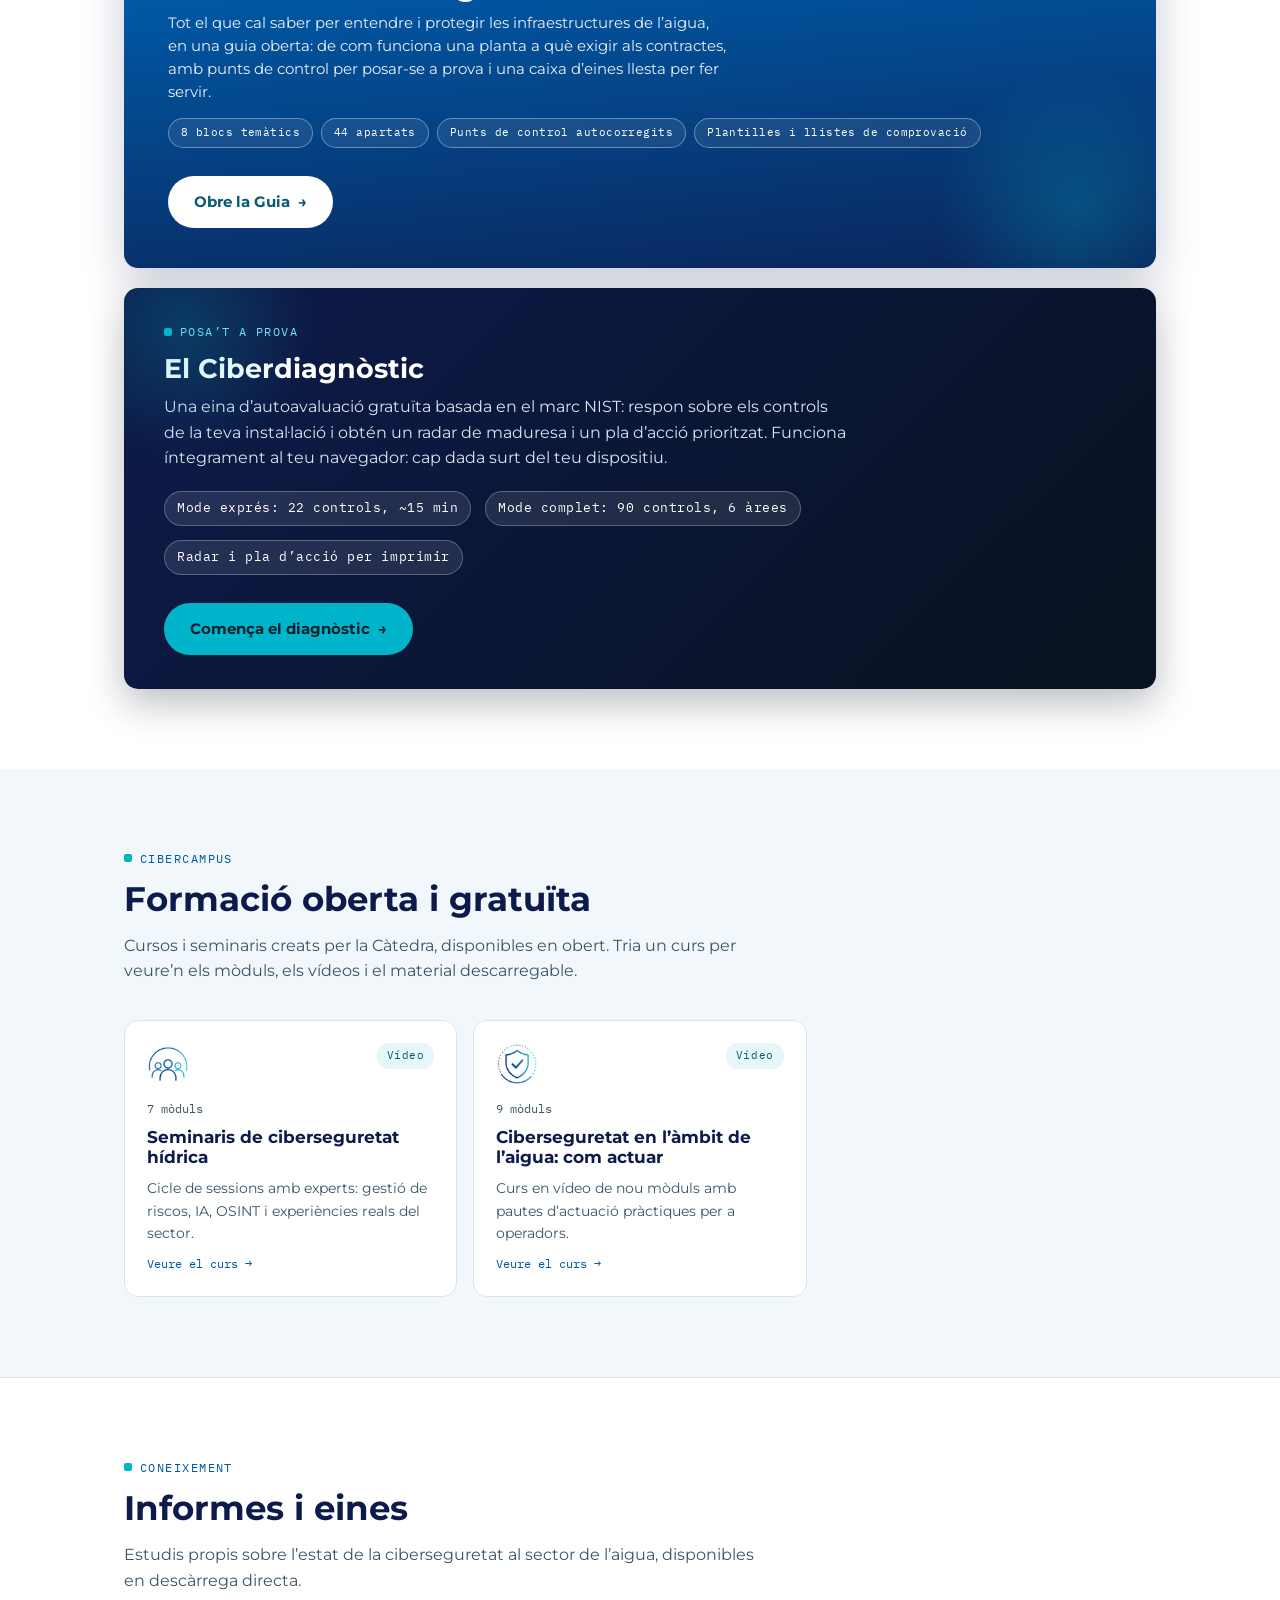
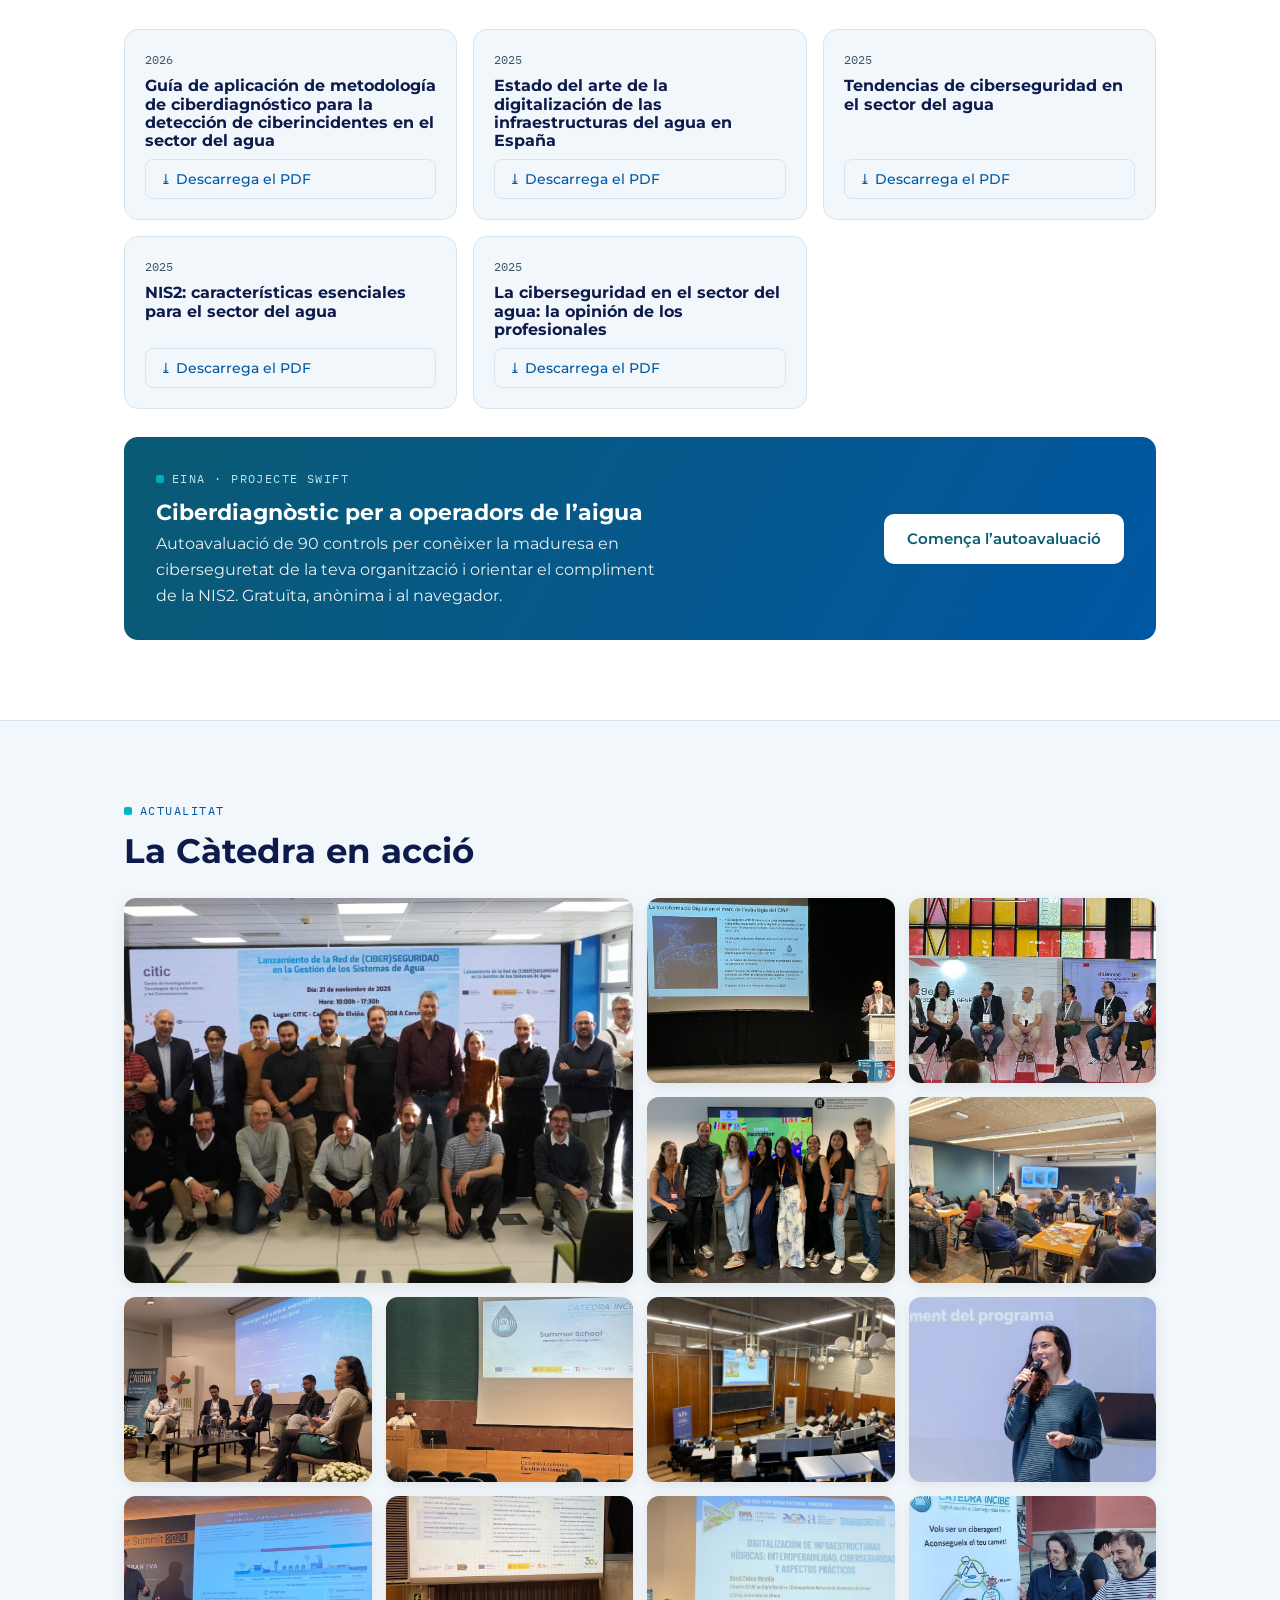
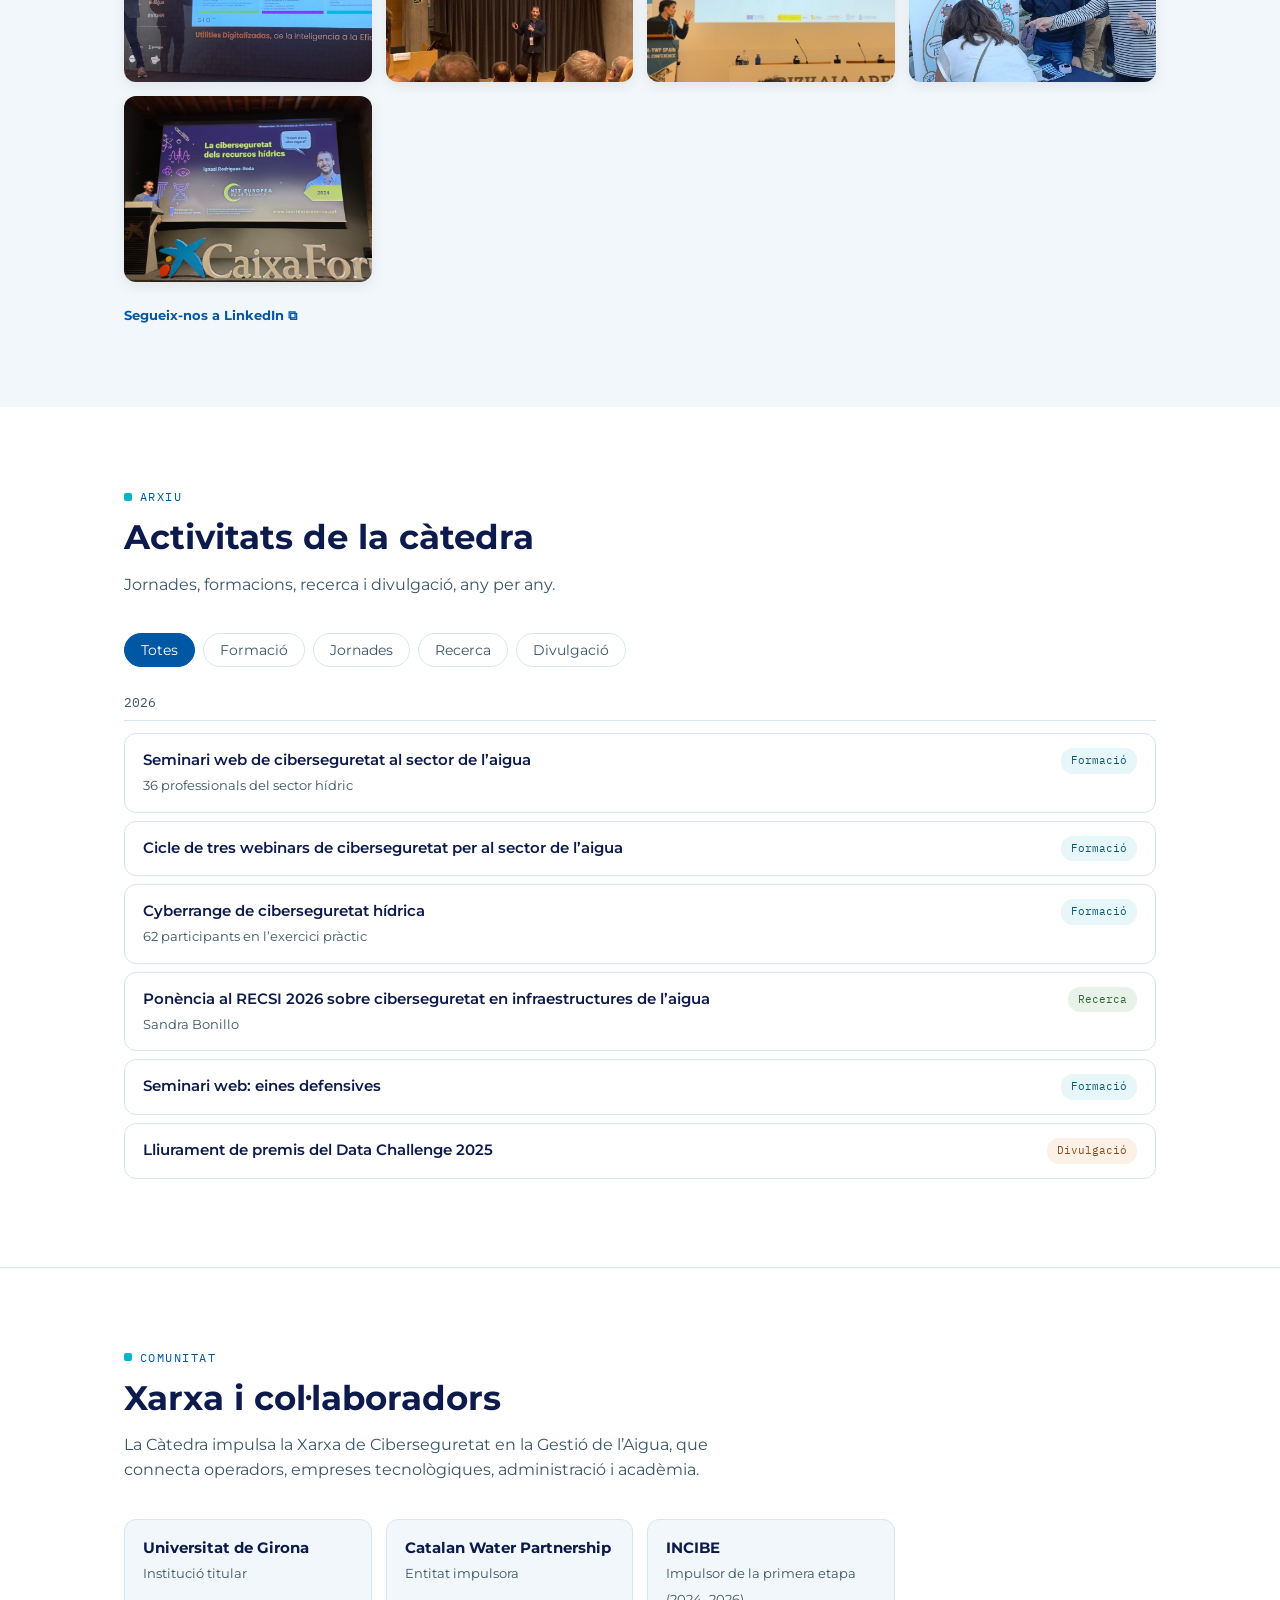
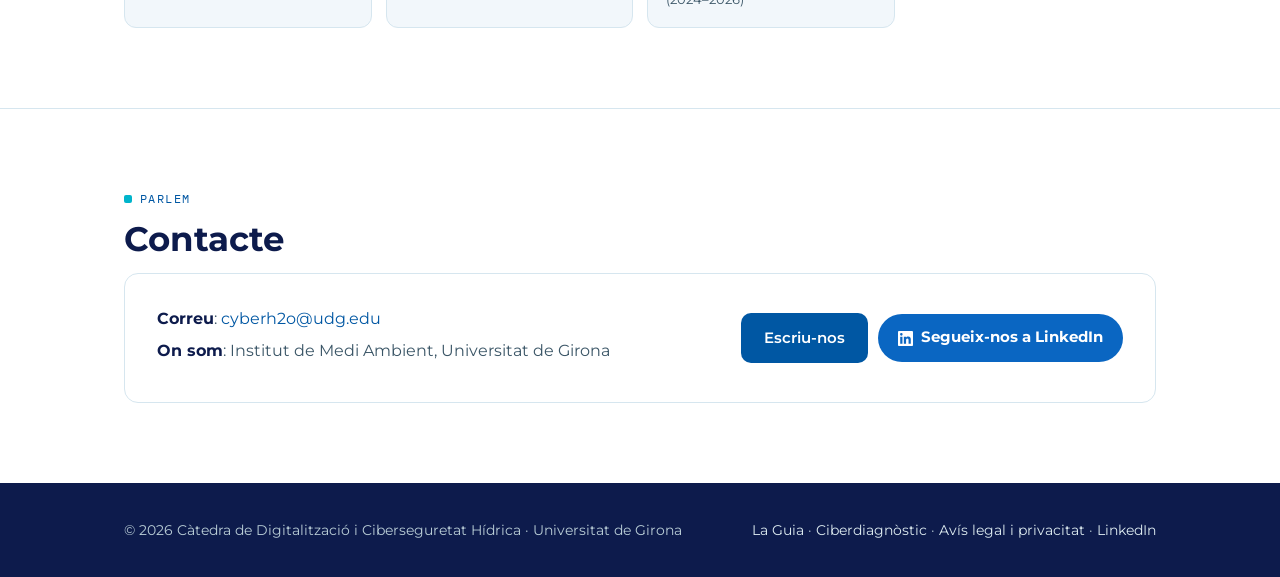
==== commit 8dd37cc4: "Add files via upload" ====
--- a/index.html
+++ b/index.html
@@ -163,6 +163,15 @@
 </section>
 
 
+<section id="publicacions" style="display:none">
+  <div class="contenidor">
+    <p class="eyebrow" data-i18n="pub.eyebrow">Actualitat</p>
+    <h2 data-i18n="pub.titol">La Càtedra en acció</h2>
+    <div class="pub-grid" id="pub-grid"></div>
+    <p class="pub-peu"><a class="act-enllac" href="https://www.linkedin.com/in/c%C3%A0tedra-digitalitzaci%C3%B3-i-ciberseguretat-de-la-udg-729004420" target="_blank" rel="noopener"><span data-i18n="con.li">Segueix-nos a LinkedIn</span> ⧉</a></p>
+  </div>
+</section>
+
 <section id="activitats">
   <div class="contenidor">
     <p class="eyebrow" data-i18n="act.eyebrow">Arxiu</p>
@@ -170,15 +179,6 @@
     <p class="intro" data-i18n="act.intro">Jornades, formacions, recerca i divulgació, any per any.</p>
     <div class="filtres" id="filtres" role="group" aria-label="Filtres"></div>
     <div id="activitats-llista"></div>
-  </div>
-</section>
-
-<section id="publicacions" style="display:none">
-  <div class="contenidor">
-    <p class="eyebrow" data-i18n="pub.eyebrow">LinkedIn</p>
-    <h2 data-i18n="pub.titol">Les nostres publicacions</h2>
-    <div class="pub-grid" id="pub-grid"></div>
-    <p class="pub-peu"><a class="act-enllac" href="https://www.linkedin.com/in/c%C3%A0tedra-digitalitzaci%C3%B3-i-ciberseguretat-de-la-udg-729004420" target="_blank" rel="noopener"><span data-i18n="con.li">Segueix-nos a LinkedIn</span> ⧉</a></p>
   </div>
 </section>
 
@@ -256,7 +256,7 @@
    TRADUCCIONS D'INTERFÍCIE
    ========================================================= */
 const T = {
- ca:{'hero.cap1':'Per aprendre: la refer\u00e8ncia completa del sector, oberta a tothom','hero.cap2':'Per posar-te a prova: avalua la teva instal\u00b7laci\u00f3 en 15 minuts','diag.eyebrow':'Posa\u2019t a prova','diag.titol':'El Ciberdiagn\u00f2stic','diag.p':'Una eina d\u2019autoavaluaci\u00f3 gratu\u00efta basada en el marc NIST: respon sobre els controls de la teva instal\u00b7laci\u00f3 i obt\u00e9n un radar de maduresa i un pla d\u2019acci\u00f3 prioritzat. Funciona \u00edntegrament al teu navegador: cap dada surt del teu dispositiu.','diag.c1':'Mode expr\u00e9s: 22 controls, ~15 min','diag.c2':'Mode complet: 90 controls, 6 \u00e0rees','diag.c3':'Radar i pla d\u2019acci\u00f3 per imprimir','diag.cta':'Comen\u00e7a el diagn\u00f2stic','act.li':'Veure a LinkedIn','con.li':'Segueix-nos a LinkedIn','pub.eyebrow':'LinkedIn','pub.titol':'Les nostres publicacions','act.mes':'Veure\u2019n m\u00e9s',
+ ca:{'hero.cap1':'Per aprendre: la refer\u00e8ncia completa del sector, oberta a tothom','hero.cap2':'Per posar-te a prova: avalua la teva instal\u00b7laci\u00f3 en 15 minuts','diag.eyebrow':'Posa\u2019t a prova','diag.titol':'El Ciberdiagn\u00f2stic','diag.p':'Una eina d\u2019autoavaluaci\u00f3 gratu\u00efta basada en el marc NIST: respon sobre els controls de la teva instal\u00b7laci\u00f3 i obt\u00e9n un radar de maduresa i un pla d\u2019acci\u00f3 prioritzat. Funciona \u00edntegrament al teu navegador: cap dada surt del teu dispositiu.','diag.c1':'Mode expr\u00e9s: 22 controls, ~15 min','diag.c2':'Mode complet: 90 controls, 6 \u00e0rees','diag.c3':'Radar i pla d\u2019acci\u00f3 per imprimir','diag.cta':'Comen\u00e7a el diagn\u00f2stic','act.li':'Veure a LinkedIn','con.li':'Segueix-nos a LinkedIn','pub.eyebrow':'Actualitat','pub.titol':'La C\u00e0tedra en acci\u00f3','act.mes':'Veure\u2019n m\u00e9s',
   'form.videos':'Formacions en vídeo','form.cursos':'Cursos interactius','nav.sobre':'La càtedra','nav.formacio':'Formació','nav.guia':'La Guia','peu.legal':'Avís legal i privacitat','peu.diag':'Ciberdiagnòstic','peu.guia':'La Guia','nav.informes':'Informes','nav.activitats':'Activitats','nav.xarxa':'Xarxa','nav.contacte':'Contacte',
   'hero.eyebrow':'Universitat de Girona','hero.t1':'Digitalitzaci\u00f3 i ciberseguretat','hero.t2':'per al cicle de l\u2019aigua',
   'hero.sub':'La Càtedra de Digitalització i Ciberseguretat Hídrica treballa perquè els operadors del cicle de l\u2019aigua —especialment els petits i mitjans— puguin afrontar la digitalització i les obligacions de la directiva NIS2 amb coneixement, formació i eines pràctiques.',
@@ -281,7 +281,7 @@
   'ui.original':'Material original (PDF)','ui.moduls':'mòduls','ui.videos':'Vídeo','ui.pdf':'PDF','ui.veure':'Veure el curs','ui.tancar':'Tancar','ui.descarrega':'Descarrega el PDF','ui.tots':'Totes',
   'cat.formacio':'Formació','cat.jornades':'Jornades','cat.recerca':'Recerca','cat.divulgacio':'Divulgació'
  },
- es:{'hero.cap1':'Para aprender: la referencia completa del sector, abierta a todos','hero.cap2':'Para ponerte a prueba: eval\u00faa tu instalaci\u00f3n en 15 minutos','diag.eyebrow':'Ponte a prueba','diag.titol':'El Ciberdiagn\u00f3stico','diag.p':'Una herramienta de autoevaluaci\u00f3n gratuita basada en el marco NIST: responde sobre los controles de tu instalaci\u00f3n y obt\u00e9n un radar de madurez y un plan de acci\u00f3n priorizado. Funciona \u00edntegramente en tu navegador: ning\u00fan dato sale de tu dispositivo.','diag.c1':'Modo expr\u00e9s: 22 controles, ~15 min','diag.c2':'Modo completo: 90 controles, 6 \u00e1reas','diag.c3':'Radar y plan de acci\u00f3n imprimible','diag.cta':'Empieza el diagn\u00f3stico','act.li':'Ver en LinkedIn','con.li':'S\u00edguenos en LinkedIn','pub.eyebrow':'LinkedIn','pub.titol':'Nuestras publicaciones','act.mes':'Ver m\u00e1s',
+ es:{'hero.cap1':'Para aprender: la referencia completa del sector, abierta a todos','hero.cap2':'Para ponerte a prueba: eval\u00faa tu instalaci\u00f3n en 15 minutos','diag.eyebrow':'Ponte a prueba','diag.titol':'El Ciberdiagn\u00f3stico','diag.p':'Una herramienta de autoevaluaci\u00f3n gratuita basada en el marco NIST: responde sobre los controles de tu instalaci\u00f3n y obt\u00e9n un radar de madurez y un plan de acci\u00f3n priorizado. Funciona \u00edntegramente en tu navegador: ning\u00fan dato sale de tu dispositivo.','diag.c1':'Modo expr\u00e9s: 22 controles, ~15 min','diag.c2':'Modo completo: 90 controles, 6 \u00e1reas','diag.c3':'Radar y plan de acci\u00f3n imprimible','diag.cta':'Empieza el diagn\u00f3stico','act.li':'Ver en LinkedIn','con.li':'S\u00edguenos en LinkedIn','pub.eyebrow':'Actualidad','pub.titol':'La C\u00e1tedra en acci\u00f3n','act.mes':'Ver m\u00e1s',
   'form.videos':'Formaciones en vídeo','form.cursos':'Cursos interactivos','nav.sobre':'La cátedra','nav.formacio':'Formación','nav.guia':'La Guía','peu.legal':'Aviso legal y privacidad','peu.diag':'Ciberdiagnóstico','peu.guia':'La Guía','nav.informes':'Informes','nav.activitats':'Actividades','nav.xarxa':'Red','nav.contacte':'Contacto',
   'hero.eyebrow':'Universitat de Girona','hero.t1':'Digitalizaci\u00f3n y ciberseguridad','hero.t2':'para el ciclo del agua',
   'hero.sub':'La Cátedra de Digitalización y Ciberseguridad Hídrica trabaja para que los operadores del ciclo del agua —especialmente los pequeños y medianos— puedan afrontar la digitalización y las obligaciones de la directiva NIS2 con conocimiento, formación y herramientas prácticas.',
@@ -306,7 +306,7 @@
   'ui.original':'Material original (PDF)','ui.moduls':'módulos','ui.videos':'Vídeo','ui.pdf':'PDF','ui.veure':'Ver el curso','ui.tancar':'Cerrar','ui.descarrega':'Descarga el PDF','ui.tots':'Todas',
   'cat.formacio':'Formación','cat.jornades':'Jornadas','cat.recerca':'Investigación','cat.divulgacio':'Divulgación'
  },
- en:{'hero.cap1':'To learn: the sector\u2019s complete reference, open to everyone','hero.cap2':'To test yourself: assess your facility in 15 minutes','diag.eyebrow':'Test yourself','diag.titol':'The Cyberdiagnostic','diag.p':'A free self-assessment tool based on the NIST framework: answer questions about your facility\u2019s controls and get a maturity radar and a prioritised action plan. It runs entirely in your browser: no data leaves your device.','diag.c1':'Express mode: 22 controls, ~15 min','diag.c2':'Full mode: 90 controls, 6 areas','diag.c3':'Printable radar and action plan','diag.cta':'Start the diagnostic','act.li':'View on LinkedIn','con.li':'Follow us on LinkedIn','pub.eyebrow':'LinkedIn','pub.titol':'Our posts','act.mes':'Read more',
+ en:{'hero.cap1':'To learn: the sector\u2019s complete reference, open to everyone','hero.cap2':'To test yourself: assess your facility in 15 minutes','diag.eyebrow':'Test yourself','diag.titol':'The Cyberdiagnostic','diag.p':'A free self-assessment tool based on the NIST framework: answer questions about your facility\u2019s controls and get a maturity radar and a prioritised action plan. It runs entirely in your browser: no data leaves your device.','diag.c1':'Express mode: 22 controls, ~15 min','diag.c2':'Full mode: 90 controls, 6 areas','diag.c3':'Printable radar and action plan','diag.cta':'Start the diagnostic','act.li':'View on LinkedIn','con.li':'Follow us on LinkedIn','pub.eyebrow':'News','pub.titol':'The Chair in action','act.mes':'Read more',
   'form.videos':'Video training','form.cursos':'Interactive courses','nav.sobre':'About','nav.formacio':'Training','nav.guia':'The Guide','peu.legal':'Legal notice and privacy','peu.diag':'Cyber check-up','peu.guia':'The Guide','nav.informes':'Reports','nav.activitats':'Activities','nav.xarxa':'Network','nav.contacte':'Contact',
   'hero.eyebrow':'Universitat de Girona','hero.t1':'Digitalisation and cybersecurity','hero.t2':'for the water cycle',
   'hero.sub':'The Chair in Digitalisation and Water Cybersecurity works so that water-cycle operators — especially small and mid-sized ones — can face digitalisation and NIS2 obligations with knowledge, training and practical tools.',
@@ -583,31 +583,34 @@
 })();
 </script>
 <script>
-// PUBLICACIONS DE LINKEDIN — per afegir-ne una:
-//  1) puja la foto a la carpeta fotos/ del repositori (upload/main/fotos)
-//  2) afegeix una entrada AL PRINCIPI d'aquest array:
-//     {img:'fotos/nom-de-la-foto.jpg', t:'Text curt de la publicaci\u00f3', d:'2026-07-20', url:'https://www.linkedin.com/posts/...'}
-var PUBLICACIONS = [
- {img:'fotos/CIT09386-2048x925.jpg', t:'Els orígens de la Càtedra: conveni amb INCIBE, primera presentació pública i primer workshop sectorial', d:'Les fites del 2024', url:'https://www.linkedin.com/posts/cyberh2o_caeqtedradigitalitzaciaej-ciberseguretat-ugcPost-7481717711450968064-KmwB'},
- {img:'fotos/sws.jpeg', t:'Presència activa en congressos i jornades tècniques: de l’Smart Water Summit a l’IWA ecoSTP', d:'Congressos 2024–2025', url:'https://www.linkedin.com/posts/cyberh2o_caeqtedradigitalitzaciaej-ciberseguretat-ugcPost-7481737356534820864-l0V3'},
- {img:'fotos/58bc9f4f-ca30-4b09-b682-fbb3c197e011.jpg', t:'La Càtedra coorganitza la setena edició del Cassini Hackathon: solucions per a la transició verda', d:'Castelldefels', url:'https://www.linkedin.com/posts/cyberh2o_pladerecuperaciaej-nextgenerationeu-cassinihackathon-activity-7481720918663270400-Ksiu'},
- {img:'fotos/1774353767435.jpeg', t:'Ponència al RECSI 2026 sobre vulnerabilitats de ciberseguretat en instal·lacions de tractament d’aigües', d:'La Laguna', url:'https://www.linkedin.com/posts/cyberh2o_pladerecuperaciaej-nextgenerationeu-recsi2026-activity-7481718442727903232-uiJF'},
- {img:'fotos/PHOTO-2025-10-15-13-44-07.jpg', t:'Taula rodona sobre els reptes de la innovació en ciberseguretat a l’ENISE 2025', d:'León', url:'https://www.linkedin.com/posts/cyberh2o_pladerecuperaciaej-nextgenerationeu-enise2025-ugcPost-7481716004264292353-jMyY'},
- {img:'fotos/IMG_5643-2048x1536.jpg', t:'Cyberrange de ciberseguretat hídrica: 62 participants entrenant la resposta a incidents en escenaris simulats', d:'UdG · Girona', url:'https://www.linkedin.com/posts/cyberh2o_pladerecuperaciaej-nextgenerationeu-cyberrange-activity-7481713260384223233-UySA'},
- {img:'fotos/1C7E363C-3B4B-425E-9E23-F7ACE73B8E70.jpeg', t:'Entrega de premis del Cyberchallenge 2025, el repte de ciberseguretat impulsat amb Veolia', d:'Barcelona', url:'https://www.linkedin.com/posts/cyberh2o_pladerecuperaciaej-nextgenerationeu-cyberchallenge-ugcPost-7481712221958578176-FkPv'},
+// LA CÀTEDRA EN ACCIÓ — mosaic de fotos.
+// Per afegir-ne una: 1) puja-la a fotos/ (.../upload/main/fotos)
+//                    2) afegeix 'fotos/nom.jpg' AL PRINCIPI d'aquesta llista.
+// Per treure'n una: esborra la seva línia. L'ordre de la llista és l'ordre del mosaic.
+var FOTOS = [
+ 'fotos/CIT09386-2048x925.jpg',
+ 'fotos/IMG_5643-2048x1536.jpg',
+ 'fotos/PHOTO-2025-10-15-13-44-07.jpg',
+ 'fotos/1C7E363C-3B4B-425E-9E23-F7ACE73B8E70.jpeg',
+ 'fotos/58bc9f4f-ca30-4b09-b682-fbb3c197e011.jpg',
+ 'fotos/384fdad9-4a54-45df-a1f1-ba9eca0b6856.jpg',
+ 'fotos/IMG_3188-1-1024x768.jpg',
+ 'fotos/IMG_5746-2048x1536.jpg',
+ 'fotos/PHOTO-2026-01-30-00-22-16-1024x682.webp',
+ 'fotos/sws.jpeg',
+ 'fotos/forumlequia.jpeg',
+ 'fotos/YWP.jpeg',
+ 'fotos/nitrecerca.jpeg',
+ 'fotos/microxerrada.jpeg',
 ];
 (function(){
-  if (!PUBLICACIONS.length) return;
+  if (!FOTOS.length) return;
   var sec = document.getElementById('publicacions'); sec.style.display = '';
   var g = document.getElementById('pub-grid'), h = '';
-  PUBLICACIONS.slice(0, 12).forEach(function(pb){
-    h += '<a class="pub-card" href="' + pb.url + '" target="_blank" rel="noopener">'
-      + '<img src="' + pb.img + '" alt="" loading="lazy">'
-      + '<span class="pub-cos"><small>' + (pb.d || '') + '</small>'
-      + '<span class="pub-txt">' + pb.t + '</span>'
-      + '<span class="act-enllac"><span data-i18n="act.li">Veure a LinkedIn</span> \u29c9</span></span></a>';
+  FOTOS.slice(0, 16).forEach(function(f){
+    h += '<img src="' + f + '" alt="" loading="lazy">';
   });
-  g.innerHTML = h.replace(/\\u29c9/g, '\u29c9');
+  g.innerHTML = h;
 })();
 </script>
 </body>
--- a/estil.css
+++ b/estil.css
@@ -623,15 +623,12 @@
 @media print{#amunt{display:none}}
 
 
-/* Publicacions de LinkedIn (fotos pròpies, sense galetes de tercers) */
-.pub-grid{display:grid;grid-template-columns:repeat(auto-fill,minmax(230px,1fr));gap:18px;margin-top:26px}
-.pub-card{display:flex;flex-direction:column;background:#fff;border-radius:14px;overflow:hidden;
-  box-shadow:0 6px 18px rgba(9,18,34,.08);text-decoration:none;color:var(--tinta);
-  transition:transform .18s,box-shadow .18s}
-.pub-card:hover{transform:translateY(-4px);box-shadow:0 14px 30px rgba(9,18,34,.14);text-decoration:none}
-.pub-card img{width:100%;aspect-ratio:4/3;object-fit:cover;display:block;background:#E8F1F7}
-.pub-cos{display:flex;flex-direction:column;gap:6px;padding:14px 16px 16px}
-.pub-cos small{color:#7B8AA0;font-size:12px}
-.pub-txt{font-size:14.5px;line-height:1.5;font-weight:600}
+/* La Càtedra en acció — mosaic de fotos */
+.pub-grid{display:grid;grid-template-columns:repeat(auto-fill,minmax(220px,1fr));gap:14px;margin-top:26px}
+.pub-grid img{width:100%;aspect-ratio:4/3;object-fit:cover;display:block;border-radius:12px;
+  background:#E8F1F7;box-shadow:0 4px 14px rgba(9,18,34,.08);transition:transform .2s,box-shadow .2s}
+.pub-grid img:hover{transform:scale(1.025);box-shadow:0 10px 24px rgba(9,18,34,.14)}
+.pub-grid img:nth-child(1){grid-column:span 2;grid-row:span 2;aspect-ratio:auto;height:100%}
 .pub-peu{margin-top:18px}
-@media (prefers-reduced-motion:reduce){.pub-card{transition:none}}
+@media (max-width:560px){.pub-grid img:nth-child(1){grid-column:auto;grid-row:auto;aspect-ratio:4/3}}
+@media (prefers-reduced-motion:reduce){.pub-grid img{transition:none}}
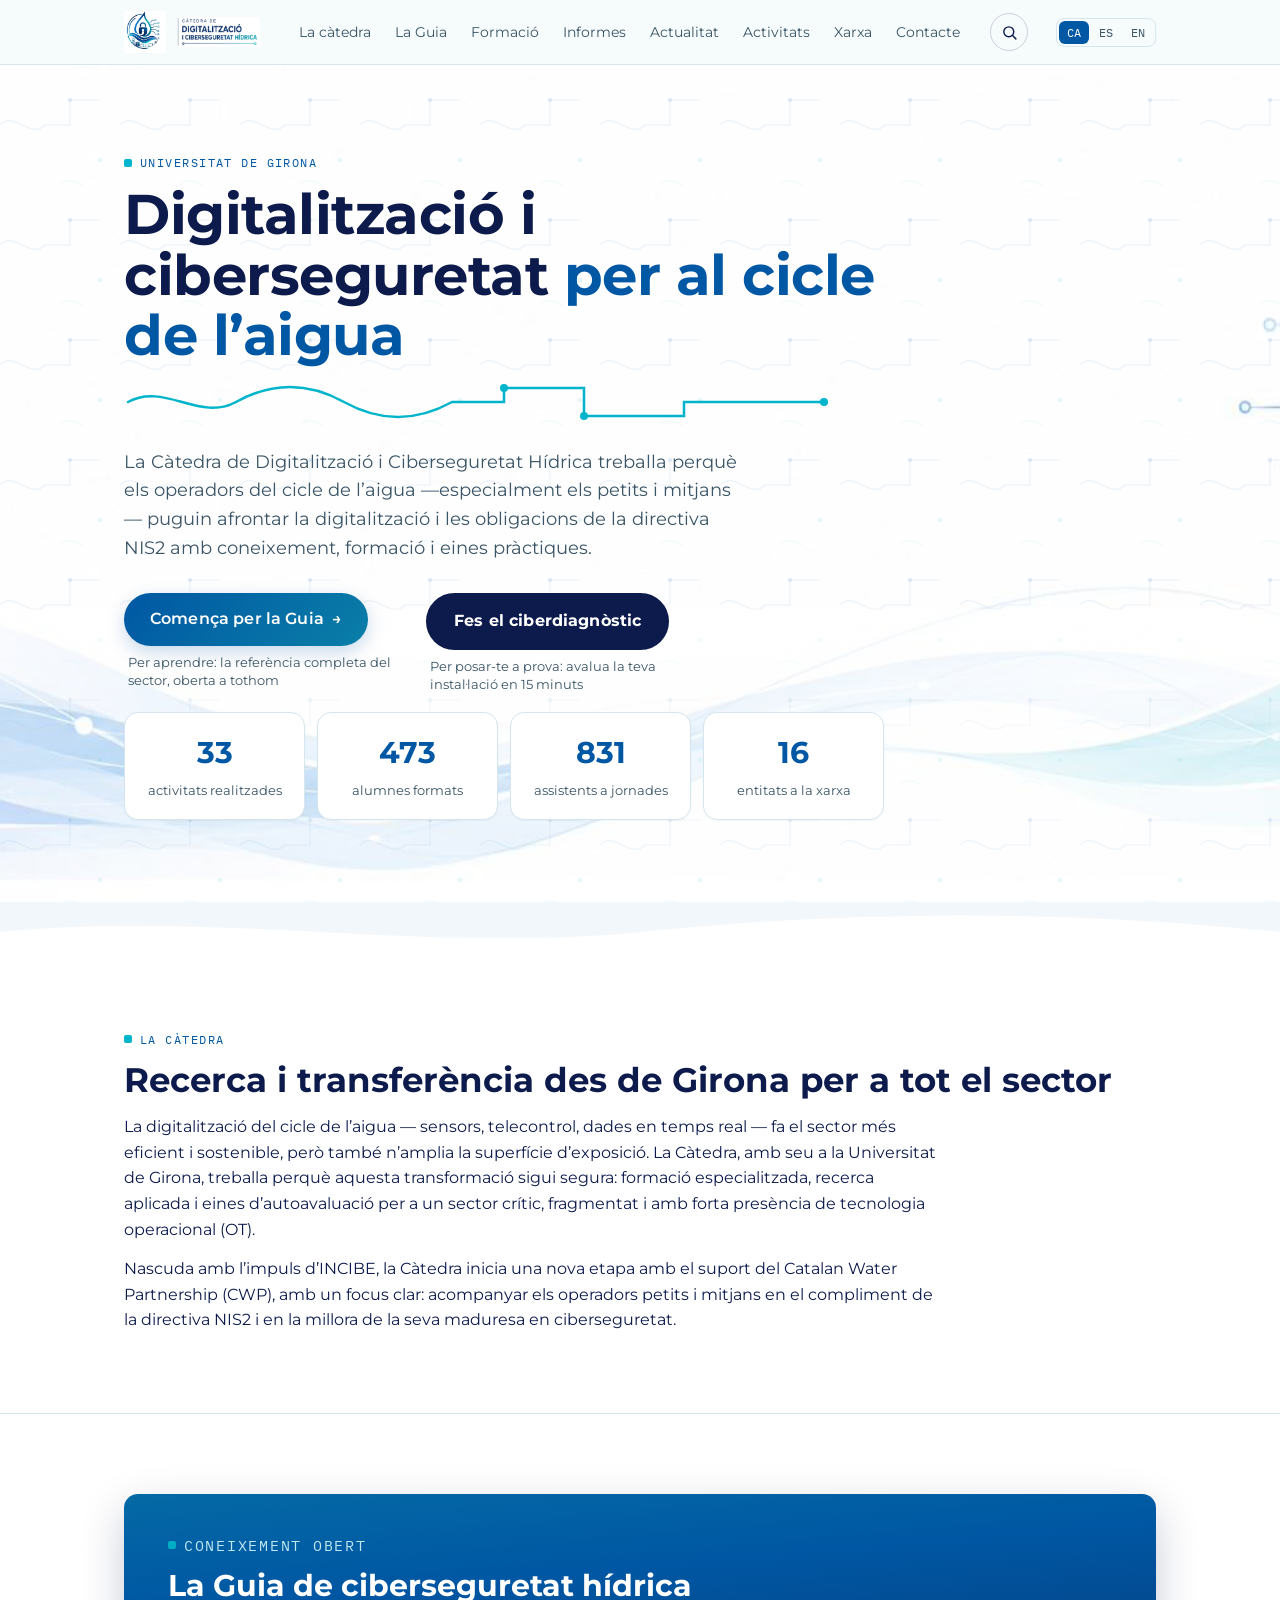
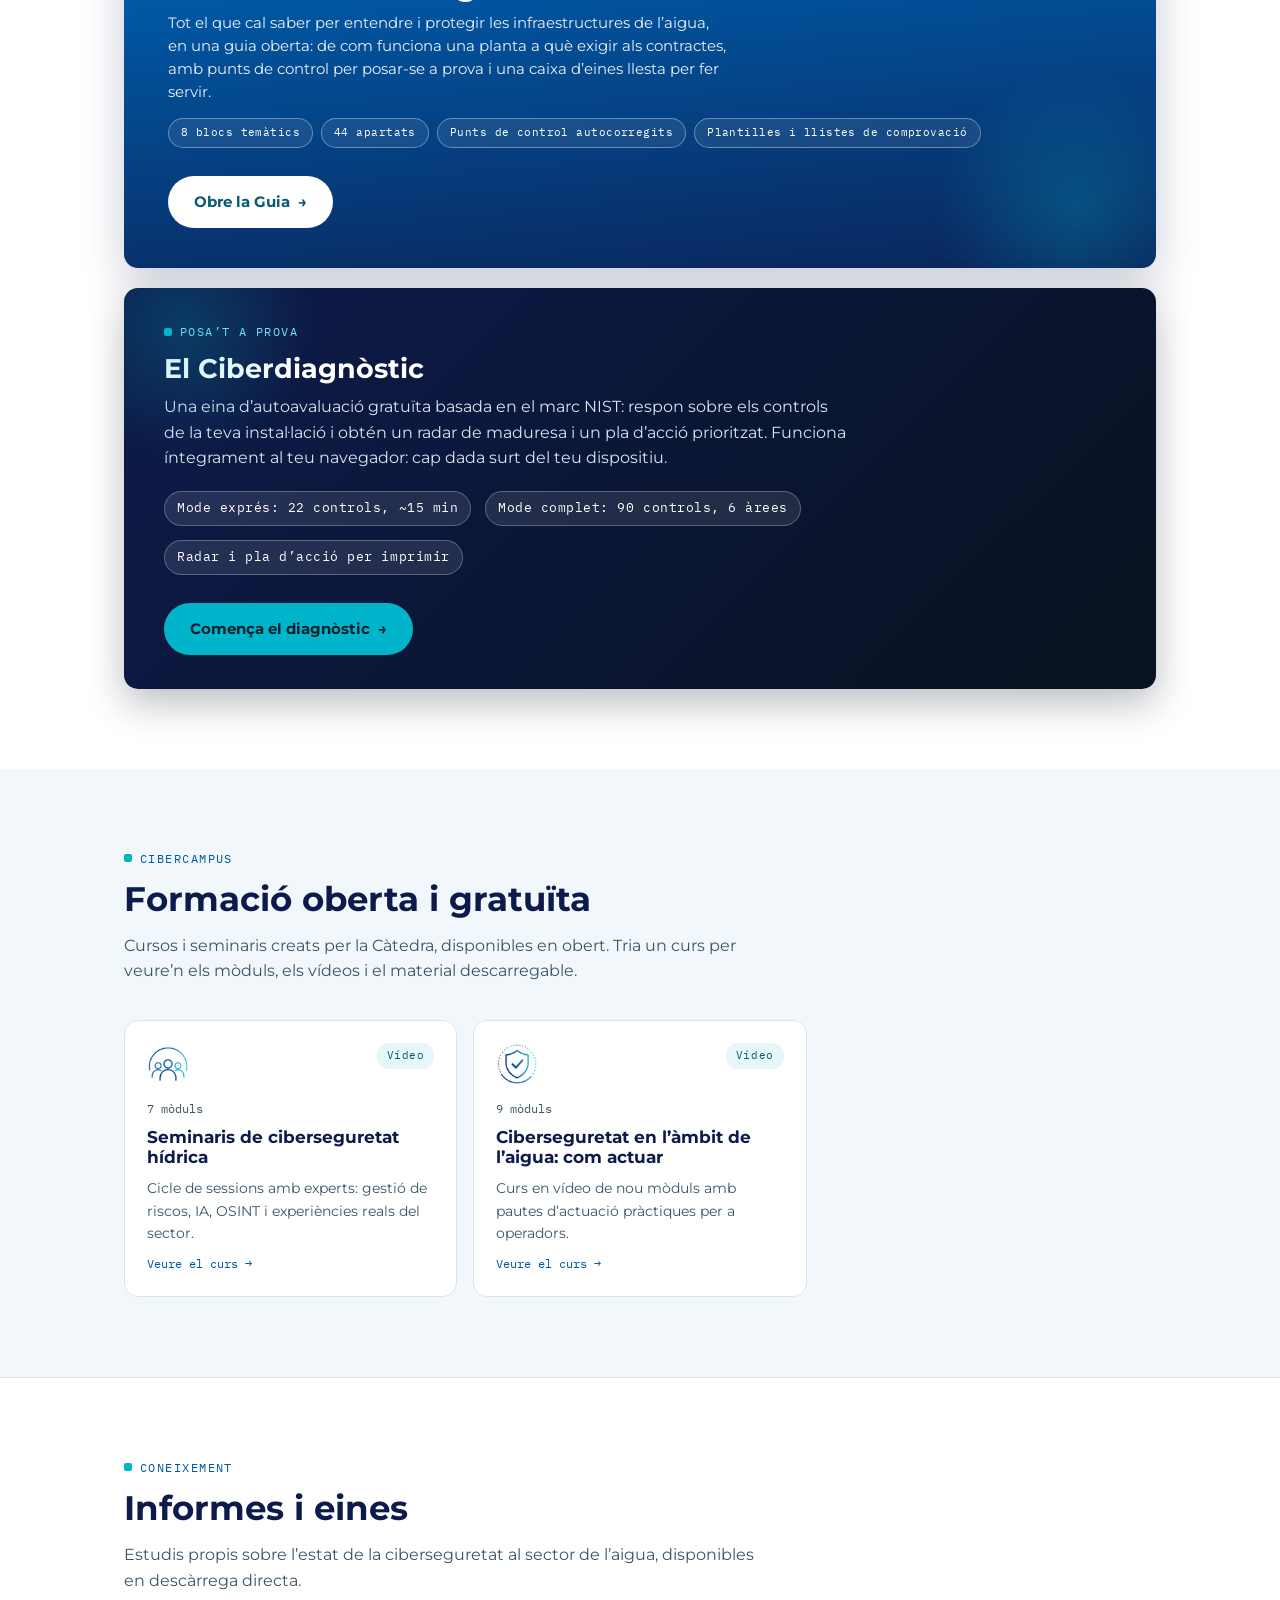
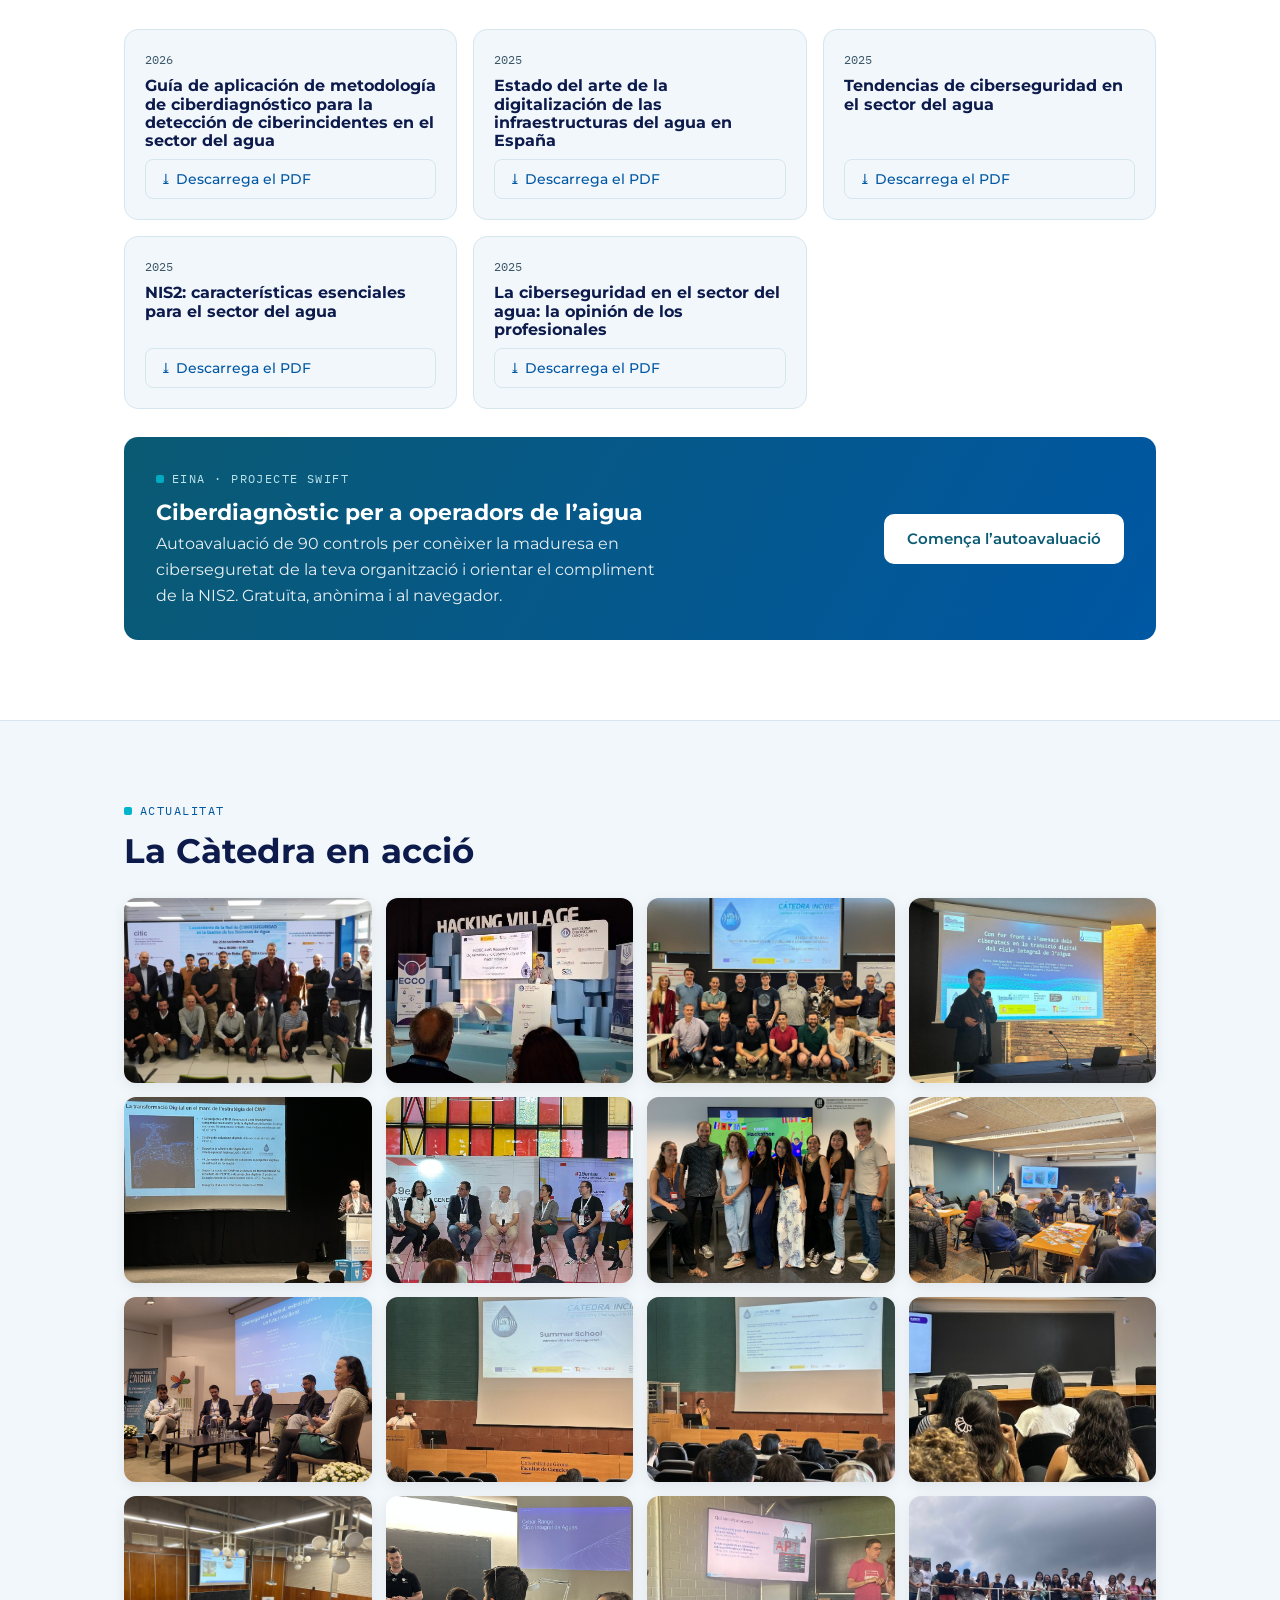
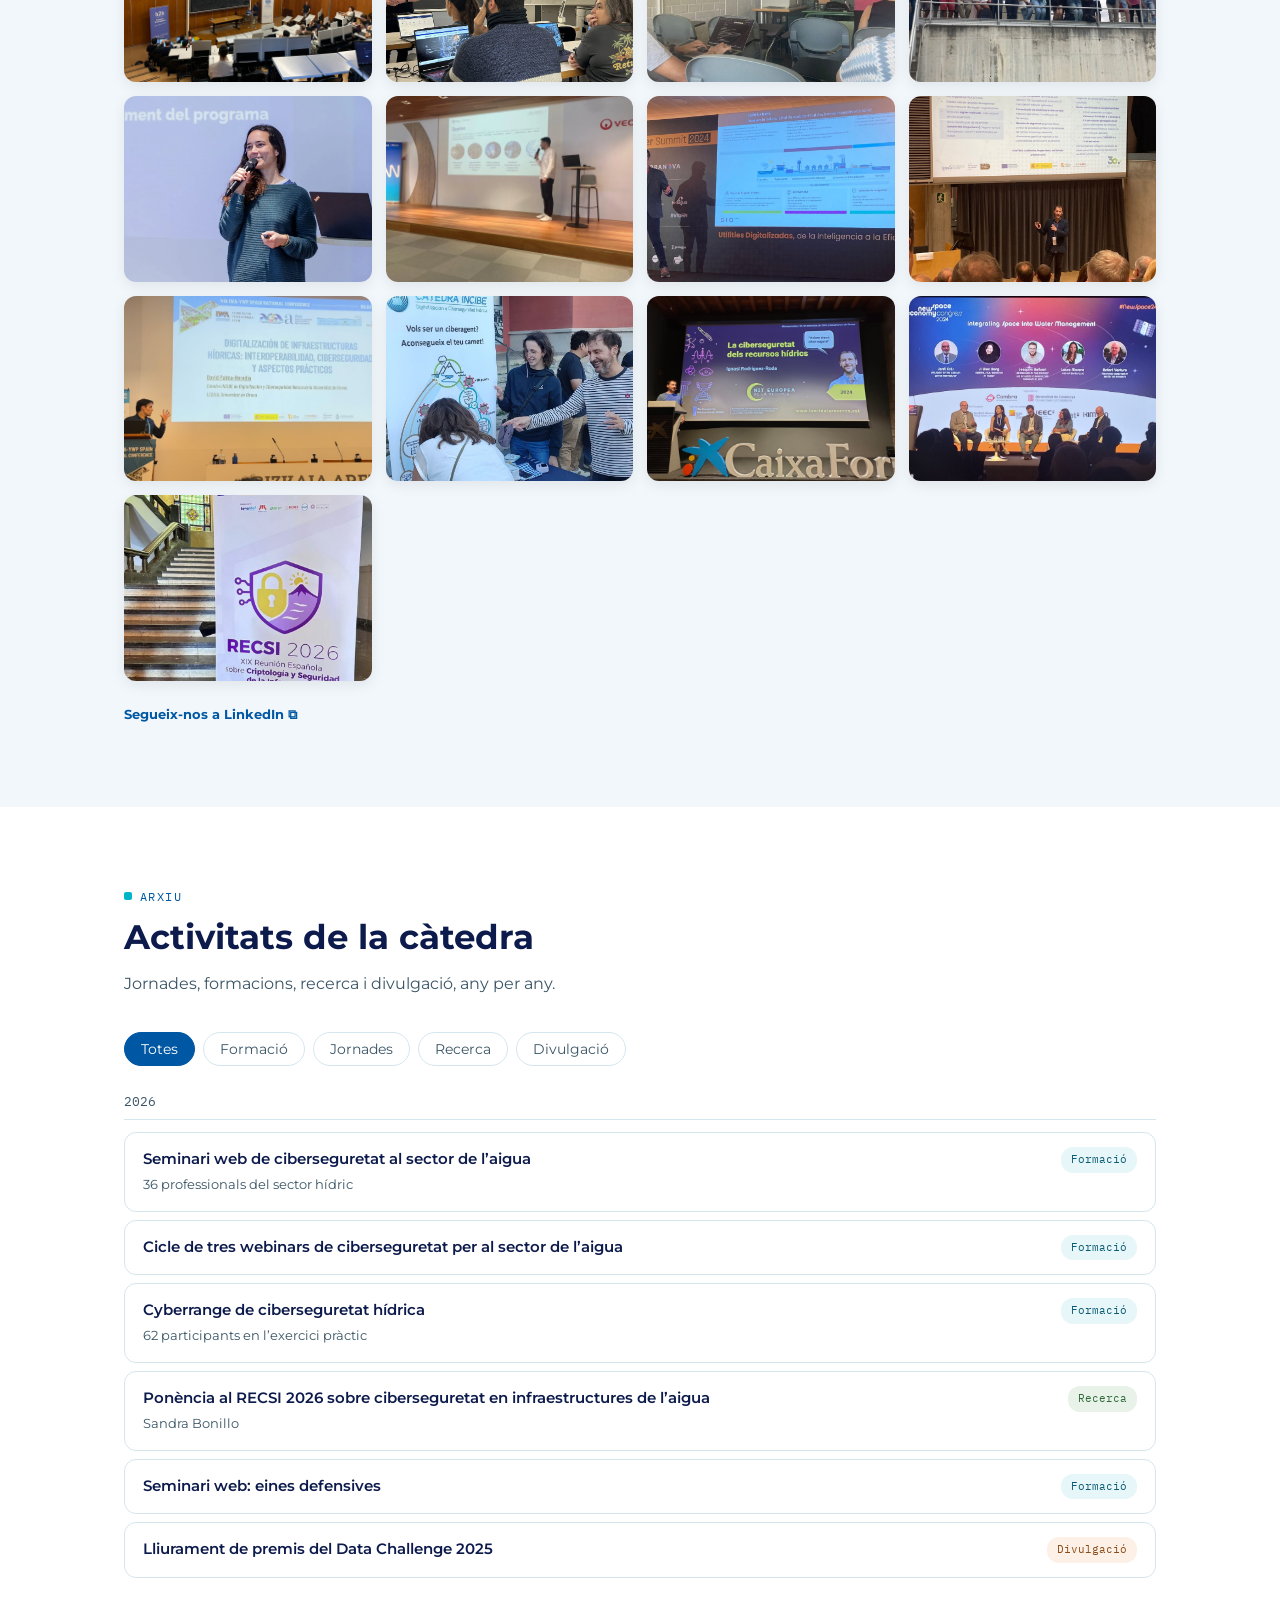
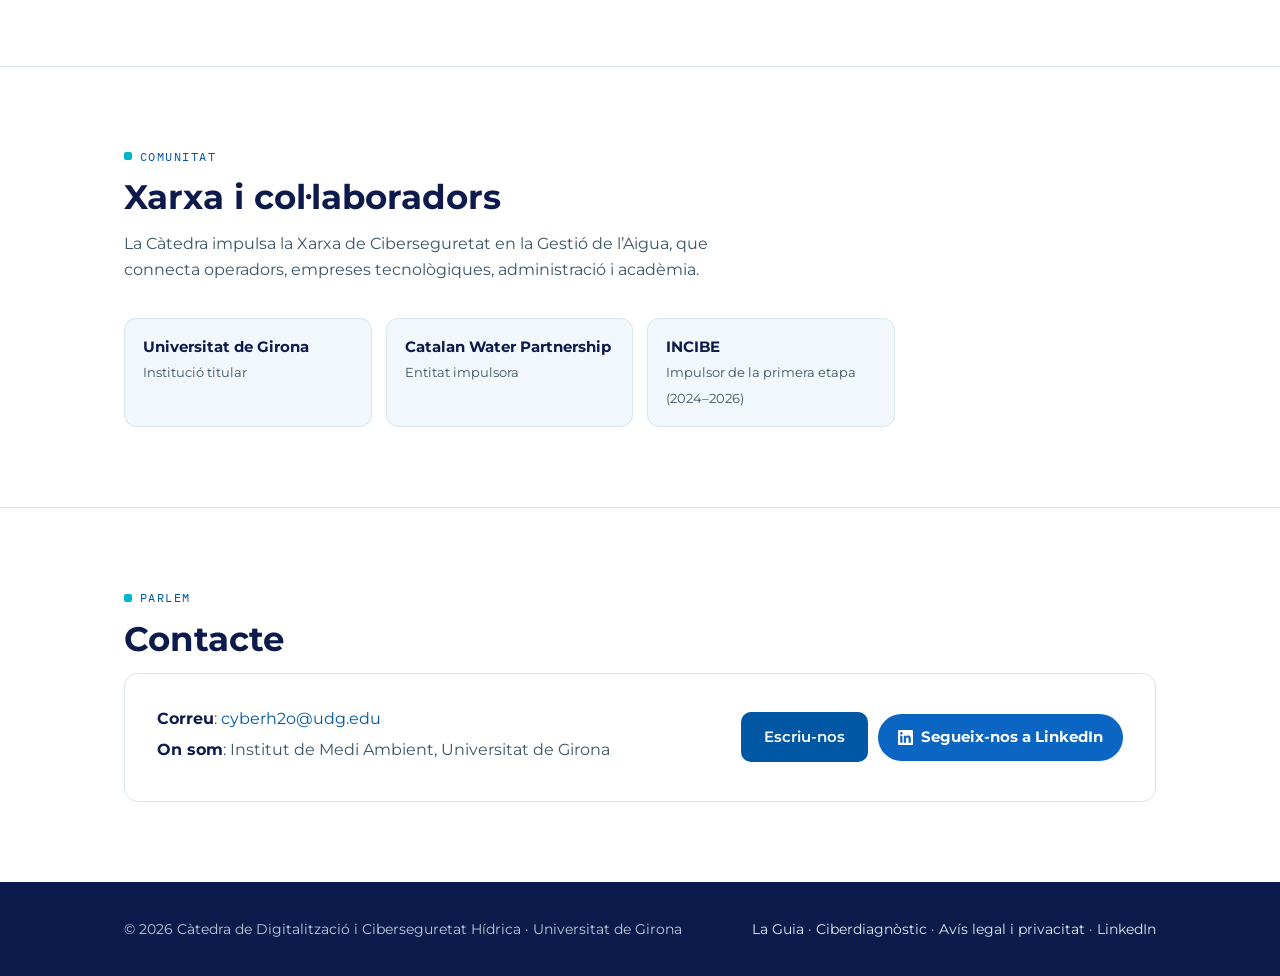
==== commit 73438c69: "Add files via upload" ====
--- a/index.html
+++ b/index.html
@@ -29,6 +29,7 @@
       <a href="guia.html" data-i18n="nav.guia">La Guia</a>
       <a href="#formacio" data-i18n="nav.formacio">Formació</a>
       <a href="#informes" data-i18n="nav.informes">Informes</a>
+      <a href="#publicacions" data-i18n="nav.pub">Actualitat</a>
       <a href="#activitats" data-i18n="nav.activitats">Activitats</a>
       <a href="#xarxa" data-i18n="nav.xarxa">Xarxa</a>
       <a href="#contacte" data-i18n="nav.contacte">Contacte</a>
@@ -256,7 +257,7 @@
    TRADUCCIONS D'INTERFÍCIE
    ========================================================= */
 const T = {
- ca:{'hero.cap1':'Per aprendre: la refer\u00e8ncia completa del sector, oberta a tothom','hero.cap2':'Per posar-te a prova: avalua la teva instal\u00b7laci\u00f3 en 15 minuts','diag.eyebrow':'Posa\u2019t a prova','diag.titol':'El Ciberdiagn\u00f2stic','diag.p':'Una eina d\u2019autoavaluaci\u00f3 gratu\u00efta basada en el marc NIST: respon sobre els controls de la teva instal\u00b7laci\u00f3 i obt\u00e9n un radar de maduresa i un pla d\u2019acci\u00f3 prioritzat. Funciona \u00edntegrament al teu navegador: cap dada surt del teu dispositiu.','diag.c1':'Mode expr\u00e9s: 22 controls, ~15 min','diag.c2':'Mode complet: 90 controls, 6 \u00e0rees','diag.c3':'Radar i pla d\u2019acci\u00f3 per imprimir','diag.cta':'Comen\u00e7a el diagn\u00f2stic','act.li':'Veure a LinkedIn','con.li':'Segueix-nos a LinkedIn','pub.eyebrow':'Actualitat','pub.titol':'La C\u00e0tedra en acci\u00f3','act.mes':'Veure\u2019n m\u00e9s',
+ ca:{'hero.cap1':'Per aprendre: la refer\u00e8ncia completa del sector, oberta a tothom','hero.cap2':'Per posar-te a prova: avalua la teva instal\u00b7laci\u00f3 en 15 minuts','diag.eyebrow':'Posa\u2019t a prova','diag.titol':'El Ciberdiagn\u00f2stic','diag.p':'Una eina d\u2019autoavaluaci\u00f3 gratu\u00efta basada en el marc NIST: respon sobre els controls de la teva instal\u00b7laci\u00f3 i obt\u00e9n un radar de maduresa i un pla d\u2019acci\u00f3 prioritzat. Funciona \u00edntegrament al teu navegador: cap dada surt del teu dispositiu.','diag.c1':'Mode expr\u00e9s: 22 controls, ~15 min','diag.c2':'Mode complet: 90 controls, 6 \u00e0rees','diag.c3':'Radar i pla d\u2019acci\u00f3 per imprimir','diag.cta':'Comen\u00e7a el diagn\u00f2stic','act.li':'Veure a LinkedIn','con.li':'Segueix-nos a LinkedIn','pub.eyebrow':'Actualitat','nav.pub':'Actualitat','pub.titol':'La C\u00e0tedra en acci\u00f3','act.mes':'Veure\u2019n m\u00e9s',
   'form.videos':'Formacions en vídeo','form.cursos':'Cursos interactius','nav.sobre':'La càtedra','nav.formacio':'Formació','nav.guia':'La Guia','peu.legal':'Avís legal i privacitat','peu.diag':'Ciberdiagnòstic','peu.guia':'La Guia','nav.informes':'Informes','nav.activitats':'Activitats','nav.xarxa':'Xarxa','nav.contacte':'Contacte',
   'hero.eyebrow':'Universitat de Girona','hero.t1':'Digitalitzaci\u00f3 i ciberseguretat','hero.t2':'per al cicle de l\u2019aigua',
   'hero.sub':'La Càtedra de Digitalització i Ciberseguretat Hídrica treballa perquè els operadors del cicle de l\u2019aigua —especialment els petits i mitjans— puguin afrontar la digitalització i les obligacions de la directiva NIS2 amb coneixement, formació i eines pràctiques.',
@@ -281,7 +282,7 @@
   'ui.original':'Material original (PDF)','ui.moduls':'mòduls','ui.videos':'Vídeo','ui.pdf':'PDF','ui.veure':'Veure el curs','ui.tancar':'Tancar','ui.descarrega':'Descarrega el PDF','ui.tots':'Totes',
   'cat.formacio':'Formació','cat.jornades':'Jornades','cat.recerca':'Recerca','cat.divulgacio':'Divulgació'
  },
- es:{'hero.cap1':'Para aprender: la referencia completa del sector, abierta a todos','hero.cap2':'Para ponerte a prueba: eval\u00faa tu instalaci\u00f3n en 15 minutos','diag.eyebrow':'Ponte a prueba','diag.titol':'El Ciberdiagn\u00f3stico','diag.p':'Una herramienta de autoevaluaci\u00f3n gratuita basada en el marco NIST: responde sobre los controles de tu instalaci\u00f3n y obt\u00e9n un radar de madurez y un plan de acci\u00f3n priorizado. Funciona \u00edntegramente en tu navegador: ning\u00fan dato sale de tu dispositivo.','diag.c1':'Modo expr\u00e9s: 22 controles, ~15 min','diag.c2':'Modo completo: 90 controles, 6 \u00e1reas','diag.c3':'Radar y plan de acci\u00f3n imprimible','diag.cta':'Empieza el diagn\u00f3stico','act.li':'Ver en LinkedIn','con.li':'S\u00edguenos en LinkedIn','pub.eyebrow':'Actualidad','pub.titol':'La C\u00e1tedra en acci\u00f3n','act.mes':'Ver m\u00e1s',
+ es:{'hero.cap1':'Para aprender: la referencia completa del sector, abierta a todos','hero.cap2':'Para ponerte a prueba: eval\u00faa tu instalaci\u00f3n en 15 minutos','diag.eyebrow':'Ponte a prueba','diag.titol':'El Ciberdiagn\u00f3stico','diag.p':'Una herramienta de autoevaluaci\u00f3n gratuita basada en el marco NIST: responde sobre los controles de tu instalaci\u00f3n y obt\u00e9n un radar de madurez y un plan de acci\u00f3n priorizado. Funciona \u00edntegramente en tu navegador: ning\u00fan dato sale de tu dispositivo.','diag.c1':'Modo expr\u00e9s: 22 controles, ~15 min','diag.c2':'Modo completo: 90 controles, 6 \u00e1reas','diag.c3':'Radar y plan de acci\u00f3n imprimible','diag.cta':'Empieza el diagn\u00f3stico','act.li':'Ver en LinkedIn','con.li':'S\u00edguenos en LinkedIn','pub.eyebrow':'Actualidad','nav.pub':'Actualidad','pub.titol':'La C\u00e1tedra en acci\u00f3n','act.mes':'Ver m\u00e1s',
   'form.videos':'Formaciones en vídeo','form.cursos':'Cursos interactivos','nav.sobre':'La cátedra','nav.formacio':'Formación','nav.guia':'La Guía','peu.legal':'Aviso legal y privacidad','peu.diag':'Ciberdiagnóstico','peu.guia':'La Guía','nav.informes':'Informes','nav.activitats':'Actividades','nav.xarxa':'Red','nav.contacte':'Contacto',
   'hero.eyebrow':'Universitat de Girona','hero.t1':'Digitalizaci\u00f3n y ciberseguridad','hero.t2':'para el ciclo del agua',
   'hero.sub':'La Cátedra de Digitalización y Ciberseguridad Hídrica trabaja para que los operadores del ciclo del agua —especialmente los pequeños y medianos— puedan afrontar la digitalización y las obligaciones de la directiva NIS2 con conocimiento, formación y herramientas prácticas.',
@@ -306,7 +307,7 @@
   'ui.original':'Material original (PDF)','ui.moduls':'módulos','ui.videos':'Vídeo','ui.pdf':'PDF','ui.veure':'Ver el curso','ui.tancar':'Cerrar','ui.descarrega':'Descarga el PDF','ui.tots':'Todas',
   'cat.formacio':'Formación','cat.jornades':'Jornadas','cat.recerca':'Investigación','cat.divulgacio':'Divulgación'
  },
- en:{'hero.cap1':'To learn: the sector\u2019s complete reference, open to everyone','hero.cap2':'To test yourself: assess your facility in 15 minutes','diag.eyebrow':'Test yourself','diag.titol':'The Cyberdiagnostic','diag.p':'A free self-assessment tool based on the NIST framework: answer questions about your facility\u2019s controls and get a maturity radar and a prioritised action plan. It runs entirely in your browser: no data leaves your device.','diag.c1':'Express mode: 22 controls, ~15 min','diag.c2':'Full mode: 90 controls, 6 areas','diag.c3':'Printable radar and action plan','diag.cta':'Start the diagnostic','act.li':'View on LinkedIn','con.li':'Follow us on LinkedIn','pub.eyebrow':'News','pub.titol':'The Chair in action','act.mes':'Read more',
+ en:{'hero.cap1':'To learn: the sector\u2019s complete reference, open to everyone','hero.cap2':'To test yourself: assess your facility in 15 minutes','diag.eyebrow':'Test yourself','diag.titol':'The Cyberdiagnostic','diag.p':'A free self-assessment tool based on the NIST framework: answer questions about your facility\u2019s controls and get a maturity radar and a prioritised action plan. It runs entirely in your browser: no data leaves your device.','diag.c1':'Express mode: 22 controls, ~15 min','diag.c2':'Full mode: 90 controls, 6 areas','diag.c3':'Printable radar and action plan','diag.cta':'Start the diagnostic','act.li':'View on LinkedIn','con.li':'Follow us on LinkedIn','pub.eyebrow':'News','nav.pub':'News','pub.titol':'The Chair in action','act.mes':'Read more',
   'form.videos':'Video training','form.cursos':'Interactive courses','nav.sobre':'About','nav.formacio':'Training','nav.guia':'The Guide','peu.legal':'Legal notice and privacy','peu.diag':'Cyber check-up','peu.guia':'The Guide','nav.informes':'Reports','nav.activitats':'Activities','nav.xarxa':'Network','nav.contacte':'Contact',
   'hero.eyebrow':'Universitat de Girona','hero.t1':'Digitalisation and cybersecurity','hero.t2':'for the water cycle',
   'hero.sub':'The Chair in Digitalisation and Water Cybersecurity works so that water-cycle operators — especially small and mid-sized ones — can face digitalisation and NIS2 obligations with knowledge, training and practical tools.',
@@ -583,35 +584,77 @@
 })();
 </script>
 <script>
-// LA CÀTEDRA EN ACCIÓ — mosaic de fotos.
-// Per afegir-ne una: 1) puja-la a fotos/ (.../upload/main/fotos)
-//                    2) afegeix 'fotos/nom.jpg' AL PRINCIPI d'aquesta llista.
-// Per treure'n una: esborra la seva línia. L'ordre de la llista és l'ordre del mosaic.
+// LA CÀTEDRA EN ACCIÓ — mosaic de fotos. Es mostren TOTES les de la llista, en aquest ordre.
+// Afegir-ne: 1) puja-la a fotos/ (.../upload/main/fotos)  2) afegeix 'fotos/nom.jpg', on vulguis de la llista.
+// Treure'n una: esborra la seva línia (el fitxer pot quedar-se pujat sense sortir al mosaic).
 var FOTOS = [
  'fotos/CIT09386-2048x925.jpg',
+ 'fotos/noticia1_1.jpg',
+ 'fotos/noticia1_2.jpeg',
+ 'fotos/1742379877452.jpeg',
  'fotos/IMG_5643-2048x1536.jpg',
  'fotos/PHOTO-2025-10-15-13-44-07.jpg',
  'fotos/1C7E363C-3B4B-425E-9E23-F7ACE73B8E70.jpeg',
  'fotos/58bc9f4f-ca30-4b09-b682-fbb3c197e011.jpg',
  'fotos/384fdad9-4a54-45df-a1f1-ba9eca0b6856.jpg',
  'fotos/IMG_3188-1-1024x768.jpg',
+ 'fotos/IMG_3202-1024x768.jpg',
+ 'fotos/IMG_3214-1024x768.jpg',
  'fotos/IMG_5746-2048x1536.jpg',
+ 'fotos/IMG_7431-2048x1536.jpg',
+ 'fotos/PHOTO-2025-07-07-11-43-26-1024x768.jpg',
+ 'fotos/PHOTO-2025-07-07-13-52-17.jpg',
  'fotos/PHOTO-2026-01-30-00-22-16-1024x682.webp',
+ 'fotos/c21148ed-2fd0-4c6e-bdeb-b3da39e54345-1024x768.webp',
  'fotos/sws.jpeg',
  'fotos/forumlequia.jpeg',
  'fotos/YWP.jpeg',
  'fotos/nitrecerca.jpeg',
  'fotos/microxerrada.jpeg',
+ 'fotos/newspace.png',
+ 'fotos/1774353767435.jpeg',
 ];
 (function(){
   if (!FOTOS.length) return;
   var sec = document.getElementById('publicacions'); sec.style.display = '';
   var g = document.getElementById('pub-grid'), h = '';
-  FOTOS.slice(0, 16).forEach(function(f){
-    h += '<img src="' + f + '" alt="" loading="lazy">';
+  FOTOS.forEach(function(f, i){
+    h += '<img src="' + f + '" alt="" loading="lazy" data-i="' + i + '">';
   });
   g.innerHTML = h;
+
+  // ---- visor a pantalla completa ----
+  var ll = document.getElementById('llum'), im = document.getElementById('llum-img'),
+      cp = document.getElementById('llum-compta'), actual = 0;
+  function mostra(i){
+    actual = (i + FOTOS.length) % FOTOS.length;
+    im.src = FOTOS[actual];
+    cp.textContent = (actual + 1) + ' / ' + FOTOS.length;
+  }
+  function obre(i){ mostra(i); ll.classList.add('obert'); document.body.style.overflow='hidden'; }
+  function tanca(){ ll.classList.remove('obert'); document.body.style.overflow=''; }
+  g.addEventListener('click', function(e){
+    var t = e.target.closest('img[data-i]');
+    if (t) obre(parseInt(t.dataset.i, 10));
+  });
+  document.getElementById('llum-tanca').addEventListener('click', tanca);
+  document.getElementById('llum-ant').addEventListener('click', function(e){ e.stopPropagation(); mostra(actual - 1); });
+  document.getElementById('llum-seg').addEventListener('click', function(e){ e.stopPropagation(); mostra(actual + 1); });
+  ll.addEventListener('click', function(e){ if (e.target === ll) tanca(); });
+  document.addEventListener('keydown', function(e){
+    if (!ll.classList.contains('obert')) return;
+    if (e.key === 'Escape') tanca();
+    if (e.key === 'ArrowLeft') mostra(actual - 1);
+    if (e.key === 'ArrowRight') mostra(actual + 1);
+  });
 })();
 </script>
+<div id="llum" role="dialog" aria-modal="true" aria-label="Visor de fotos">
+  <button id="llum-tanca" aria-label="Tanca">×</button>
+  <button id="llum-ant" aria-label="Anterior">‹</button>
+  <img id="llum-img" alt="">
+  <button id="llum-seg" aria-label="Següent">›</button>
+  <div id="llum-compta"></div>
+</div>
 </body>
 </html>
--- a/estil.css
+++ b/estil.css
@@ -625,10 +625,25 @@
 
 /* La Càtedra en acció — mosaic de fotos */
 .pub-grid{display:grid;grid-template-columns:repeat(auto-fill,minmax(220px,1fr));gap:14px;margin-top:26px}
-.pub-grid img{width:100%;aspect-ratio:4/3;object-fit:cover;display:block;border-radius:12px;
+.pub-grid img{width:100%;max-width:100%;aspect-ratio:4/3;object-fit:cover;display:block;border-radius:12px;
   background:#E8F1F7;box-shadow:0 4px 14px rgba(9,18,34,.08);transition:transform .2s,box-shadow .2s}
 .pub-grid img:hover{transform:scale(1.025);box-shadow:0 10px 24px rgba(9,18,34,.14)}
-.pub-grid img:nth-child(1){grid-column:span 2;grid-row:span 2;aspect-ratio:auto;height:100%}
+.pub-grid img{cursor:zoom-in}
 .pub-peu{margin-top:18px}
-@media (max-width:560px){.pub-grid img:nth-child(1){grid-column:auto;grid-row:auto;aspect-ratio:4/3}}
 @media (prefers-reduced-motion:reduce){.pub-grid img{transition:none}}
+
+
+/* Visor de fotos a pantalla completa */
+#llum{position:fixed;inset:0;background:rgba(6,12,24,.93);z-index:9500;display:none;align-items:center;justify-content:center}
+#llum.obert{display:flex}
+#llum img{max-width:92vw;max-height:86vh;border-radius:10px;box-shadow:0 24px 70px rgba(0,0,0,.5)}
+#llum button{position:absolute;background:rgba(255,255,255,.12);border:1px solid rgba(255,255,255,.25);color:#fff;
+  border-radius:50%;width:44px;height:44px;font-size:24px;line-height:1;cursor:pointer;display:grid;place-items:center;
+  transition:background .15s}
+#llum button:hover{background:rgba(255,255,255,.25)}
+#llum-tanca{top:18px;right:18px}
+#llum-ant{left:14px;top:50%;transform:translateY(-50%)}
+#llum-seg{right:14px;top:50%;transform:translateY(-50%)}
+#llum-compta{position:absolute;bottom:16px;left:50%;transform:translateX(-50%);color:#cfe3ef;font-size:13px;
+  background:rgba(255,255,255,.1);border-radius:999px;padding:5px 14px}
+@media (max-width:560px){#llum img{max-width:96vw}#llum button{width:40px;height:40px}}
